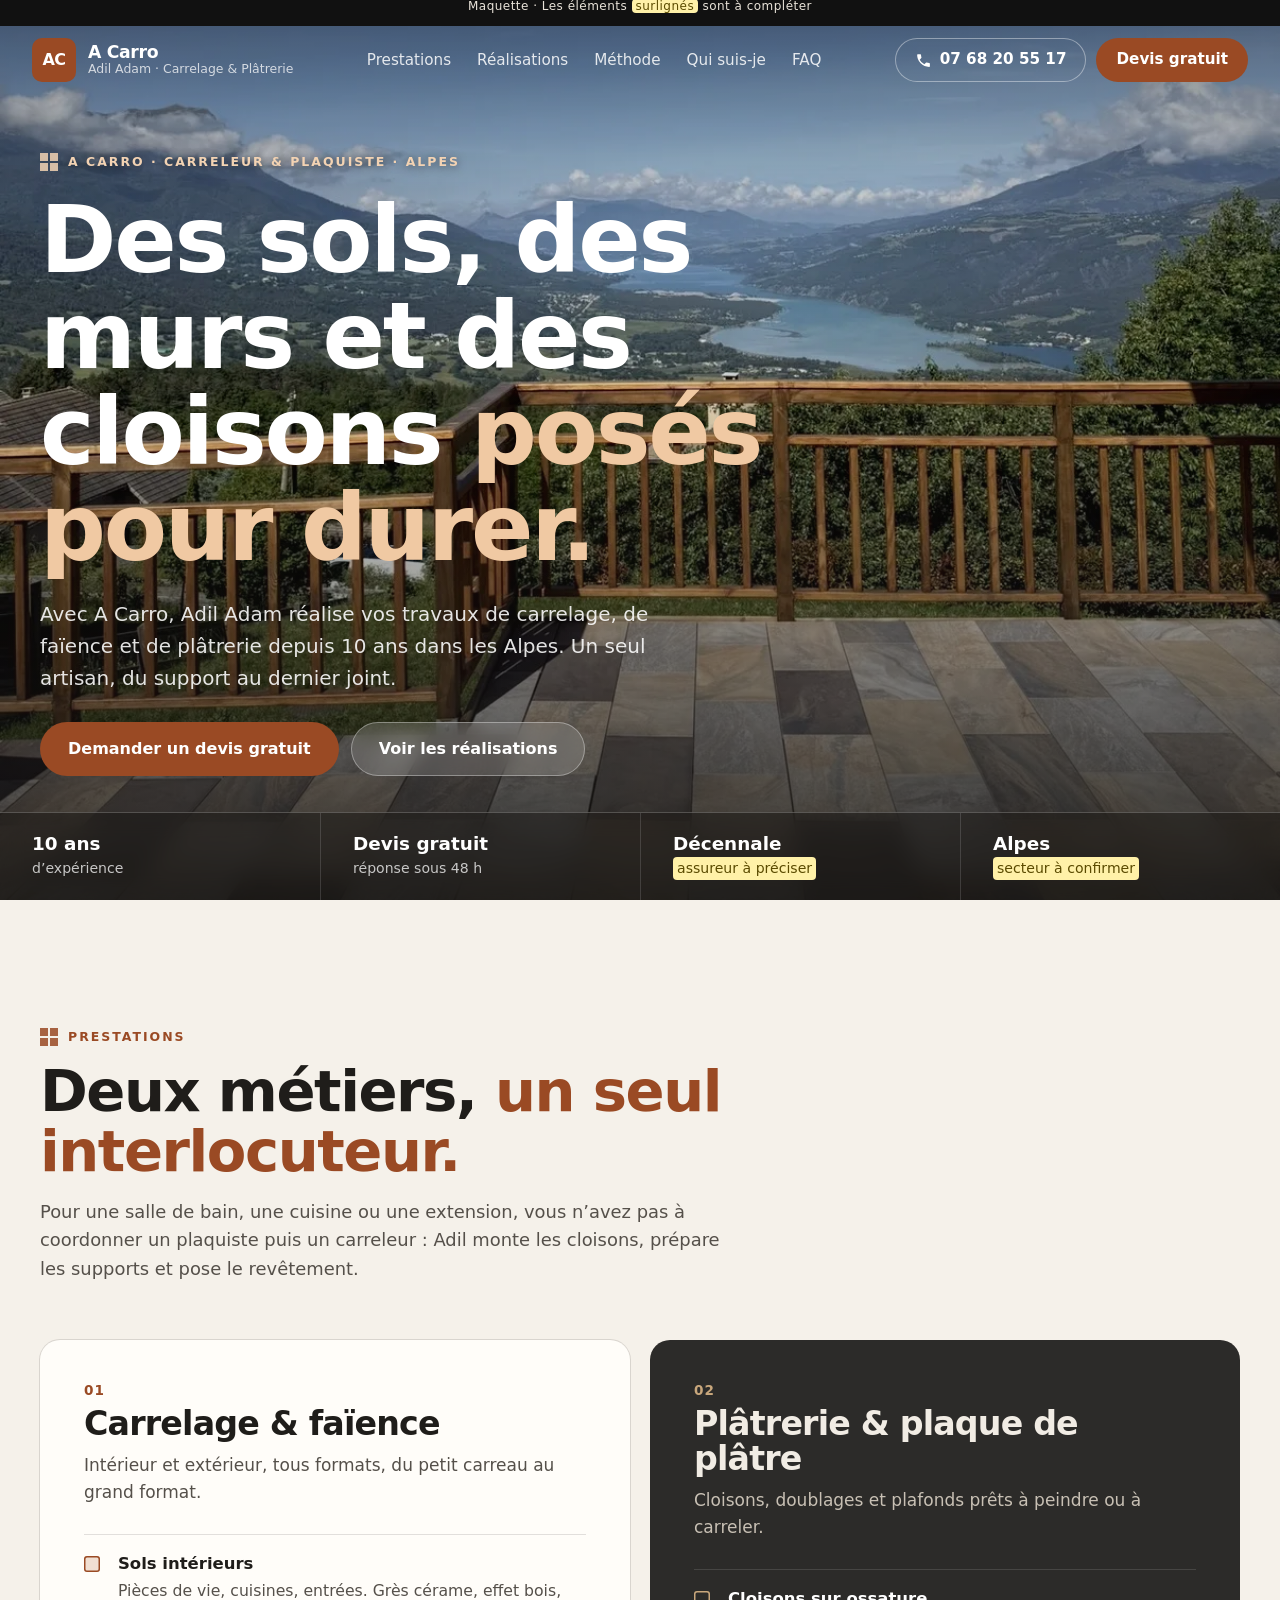
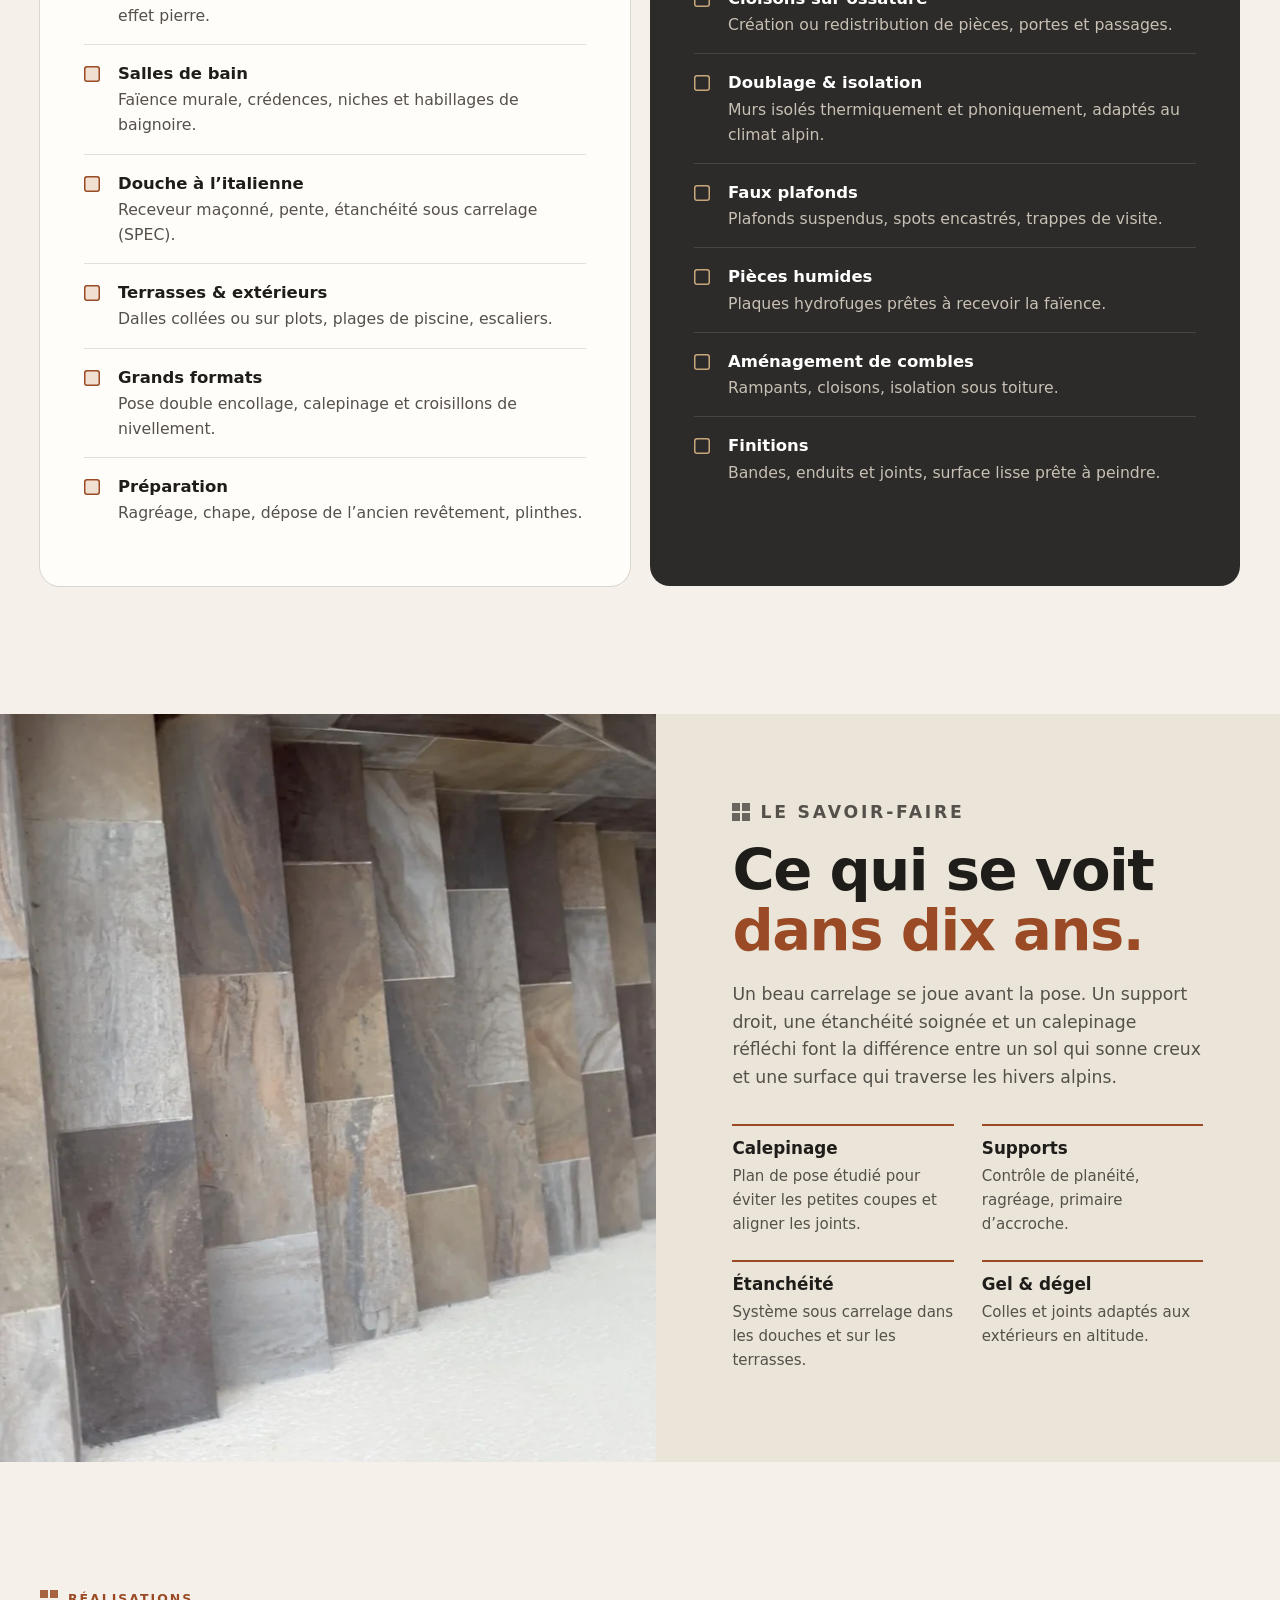
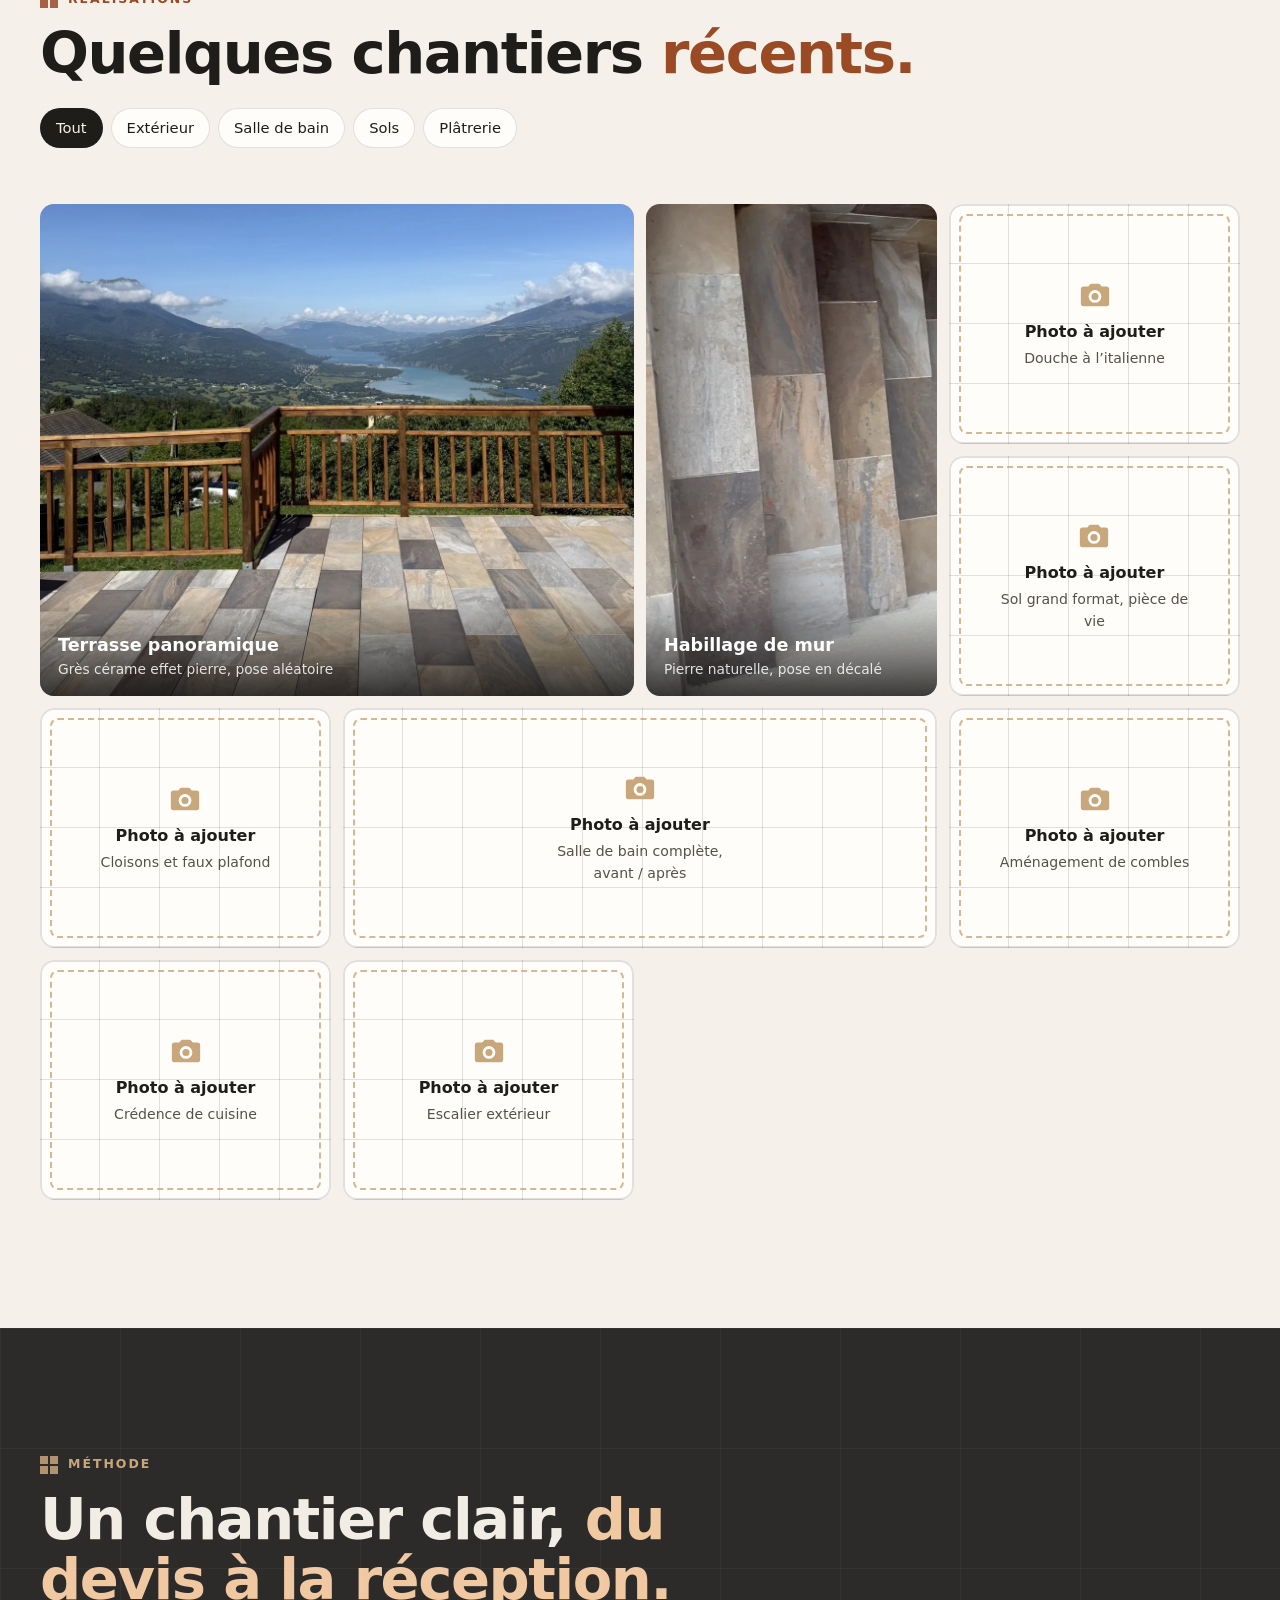
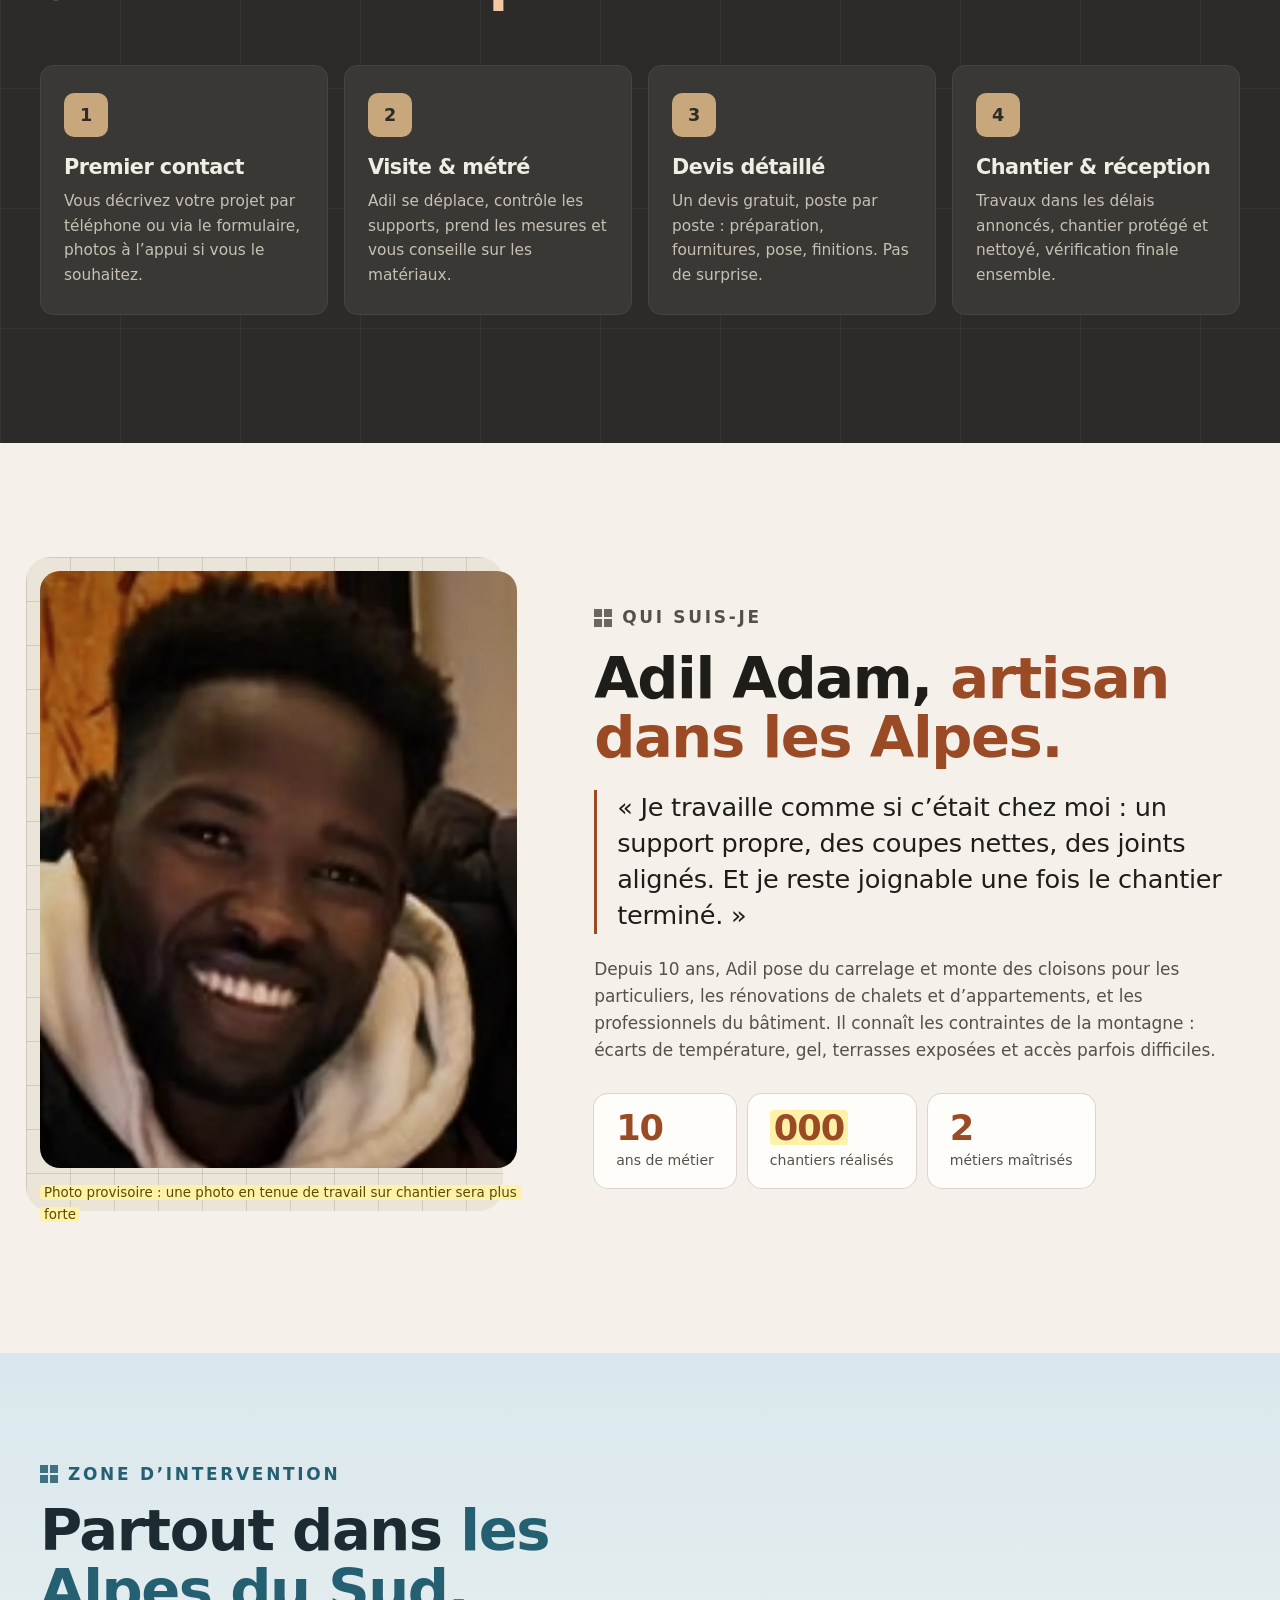
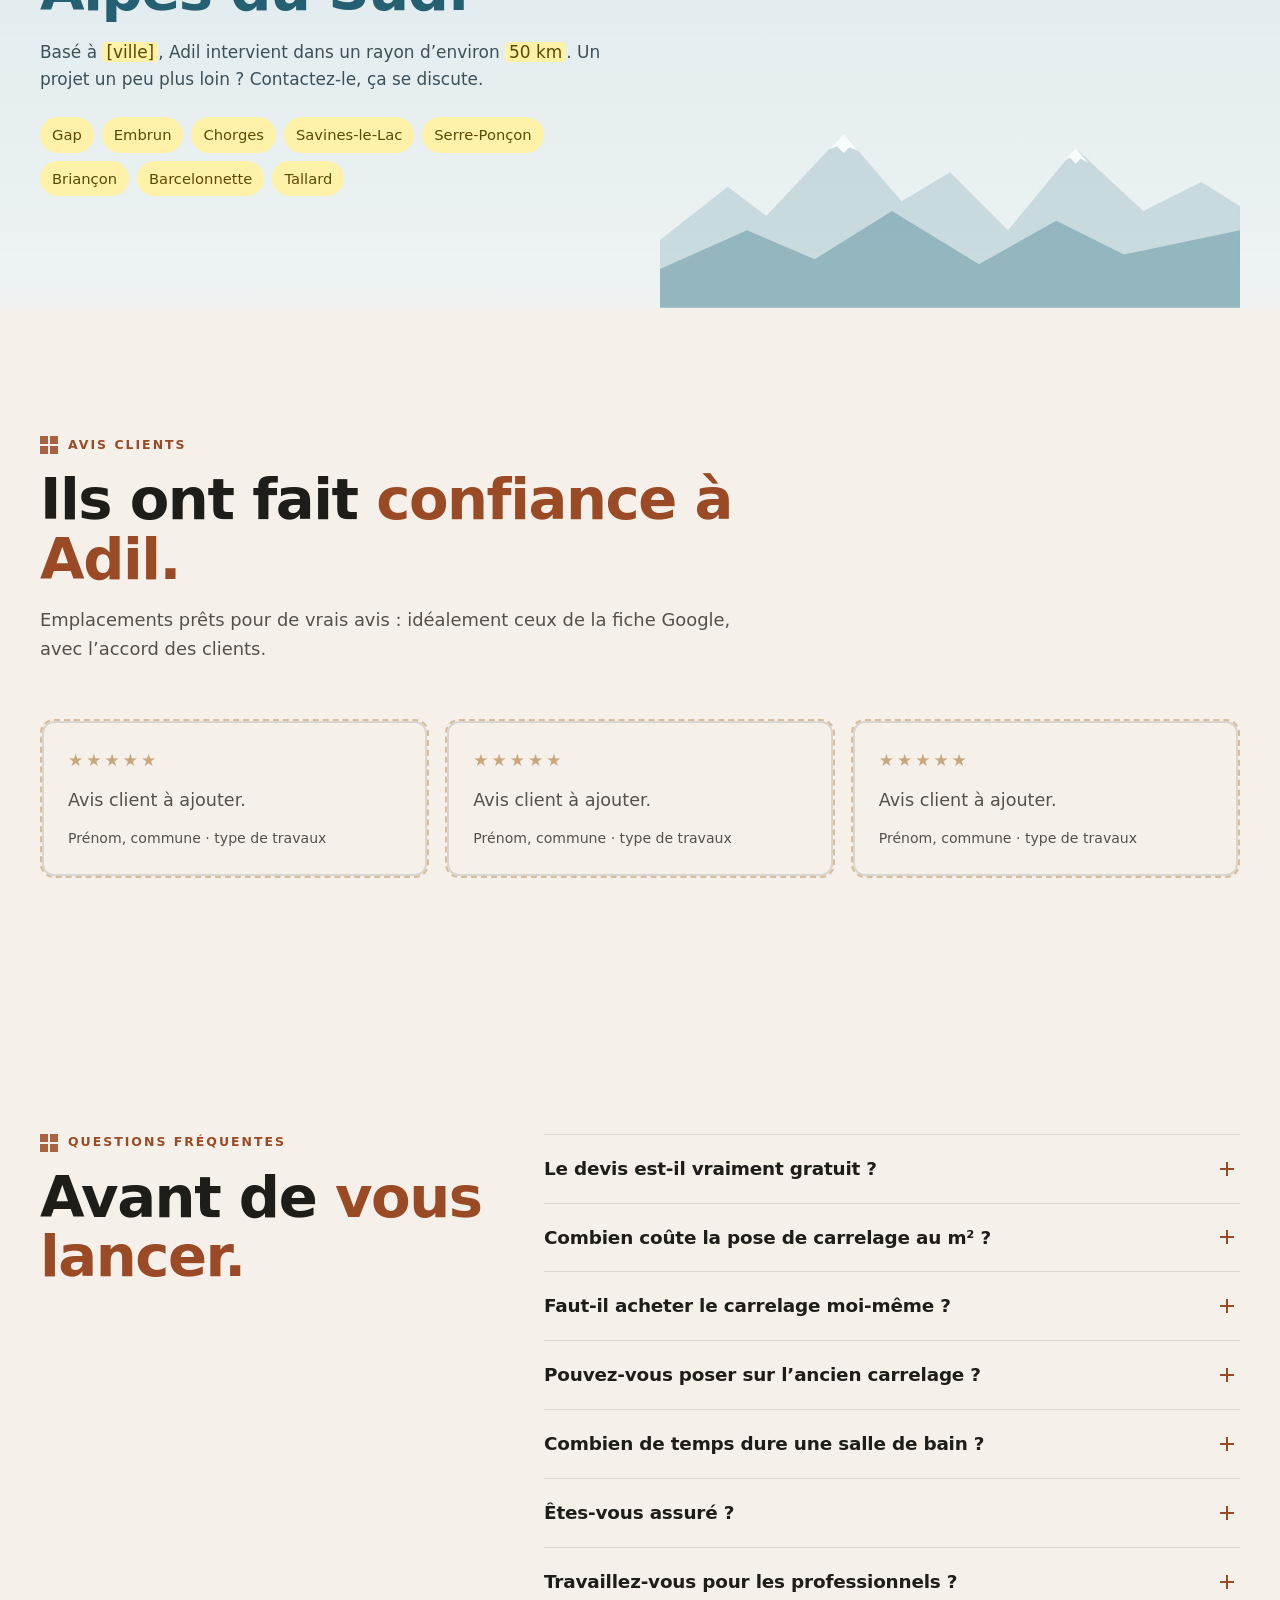
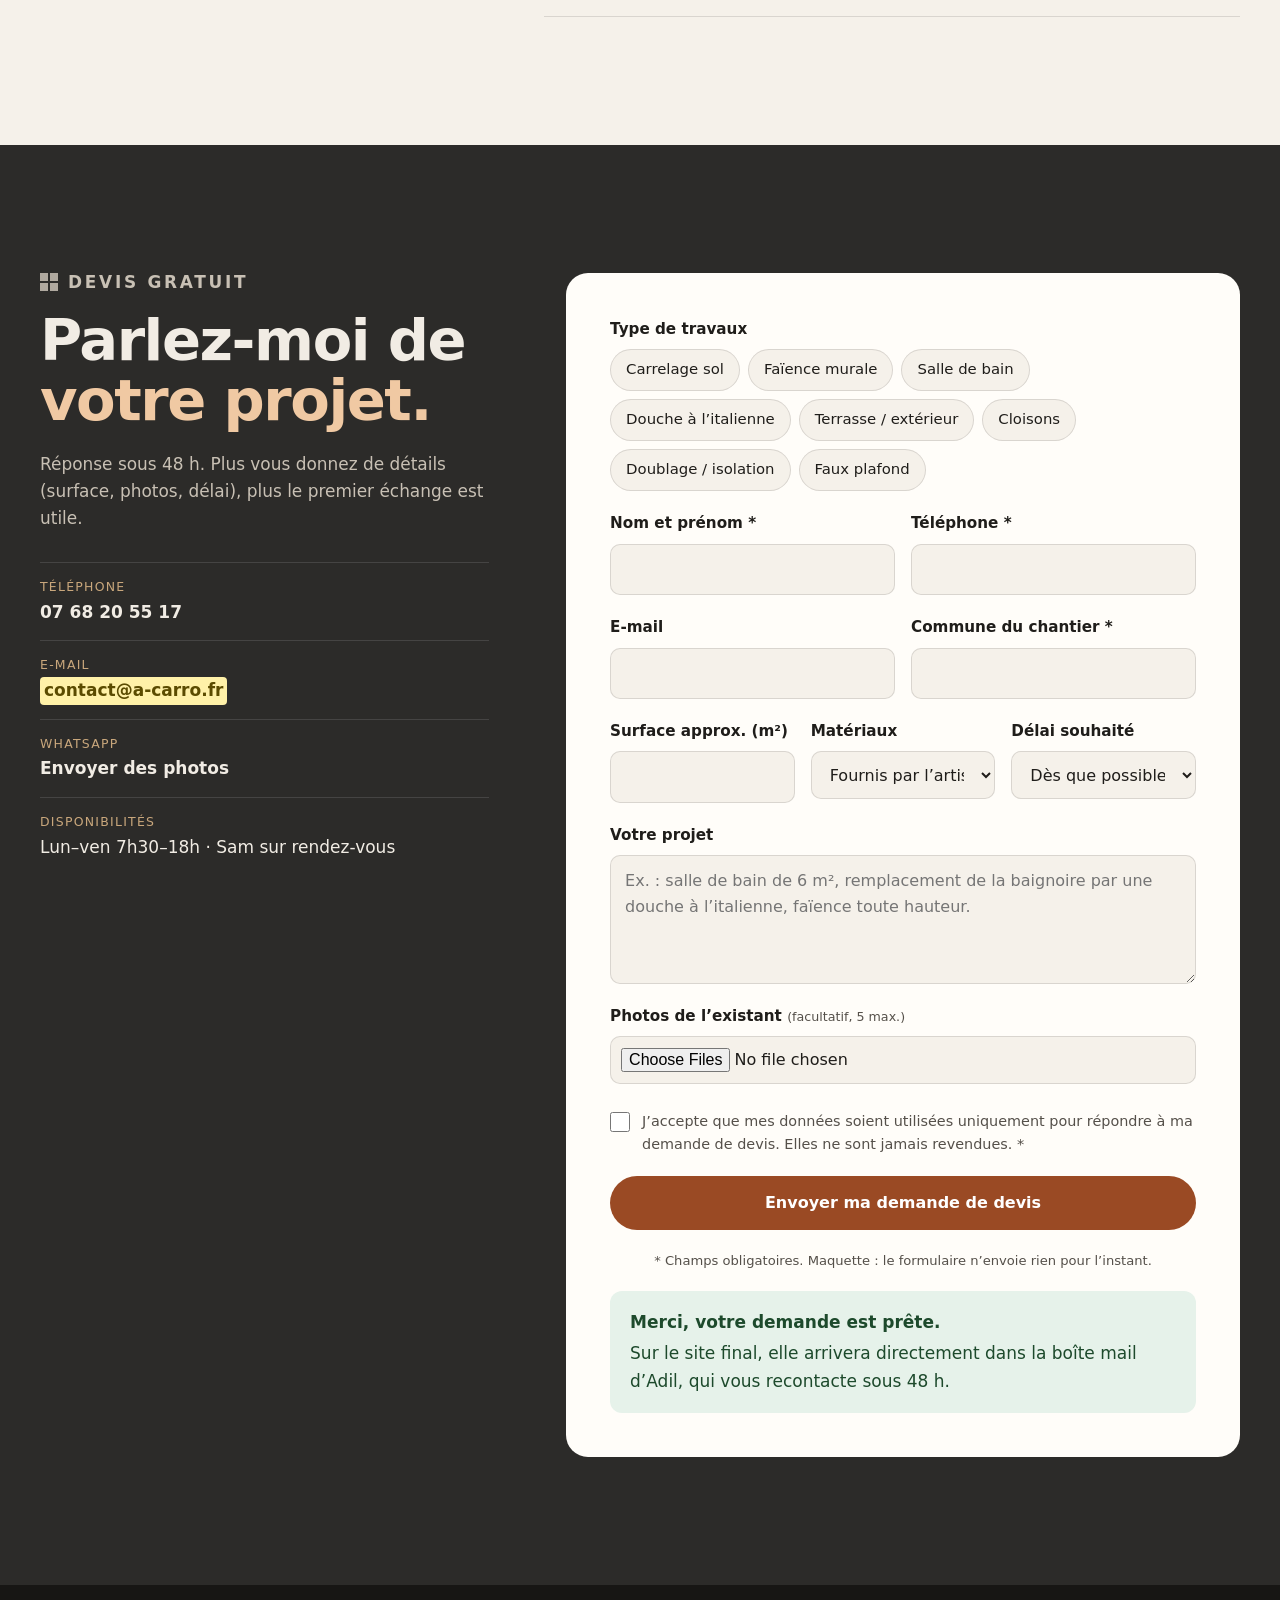
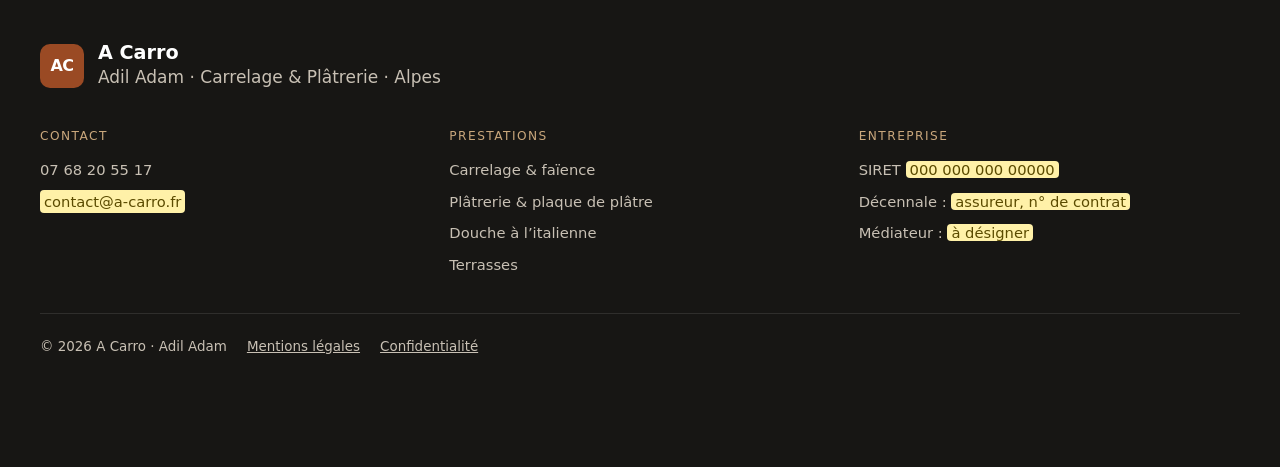
==== index.html @ b0069fd4 "Maquette du site A Carro (Adil Adam, carrelage et plâtrerie) Co-Authored-By: Claude Opus 5.5 <norepl" ====
<!doctype html>
<html lang="fr">
<head>
<meta charset="utf-8">
<meta name="viewport" content="width=device-width, initial-scale=1">
<title>A Carro Carrelage</title>
<meta name="description" content="A Carro, Adil Adam, carreleur et plaquiste dans les Alpes depuis 10 ans. Carrelage, faïence, douche à l’italienne, terrasses, cloisons et doublages en plaque de plâtre. Devis gratuit.">
<meta name="robots" content="noindex">
<meta name="theme-color" content="#2c2b29">
<link rel="preload" href="assets/fonts/bricolage.woff2" as="font" type="font/woff2" crossorigin>
<link rel="stylesheet" href="assets/style.css">
</head>
<body>
<div class="maquette" role="note">Maquette · Les éléments <span class="todo">surlignés</span> sont à compléter</div>
<a class="skip" href="#main">Aller au contenu</a>

<header class="head" id="top">
  <a class="brand" href="#top" aria-label="A Carro, accueil">
    <span class="mono" aria-hidden="true">AC</span>
    <span class="brand__t"><strong>A Carro</strong><small>Adil Adam · Carrelage &amp; Plâtrerie</small></span>
  </a>
  <nav class="nav" aria-label="Navigation principale">
    <a href="#services">Prestations</a>
    <a href="#realisations">Réalisations</a>
    <a href="#methode">Méthode</a>
    <a href="#adil">Qui suis-je</a>
    <a href="#faq">FAQ</a>
  </nav>
  <div class="head__r">
    <a class="btn btn--ghost head__tel" href="tel:+33768205517"><svg aria-hidden="true" viewBox="0 0 24 24"><path d="M6.6 10.8a15.1 15.1 0 0 0 6.6 6.6l2.2-2.2a1 1 0 0 1 1-.25 11.4 11.4 0 0 0 3.6.57 1 1 0 0 1 1 1V20a1 1 0 0 1-1 1A17 17 0 0 1 3 4a1 1 0 0 1 1-1h3.5a1 1 0 0 1 1 1c0 1.25.2 2.45.57 3.57a1 1 0 0 1-.25 1z"/></svg>07 68 20 55 17</a>
    <a class="btn" href="#devis">Devis gratuit</a>
    <button class="toggle" aria-expanded="false" aria-controls="menu" aria-label="Ouvrir le menu"><span></span><span></span></button>
  </div>
</header>
<div class="menu" id="menu" hidden>
  <a href="#services">Prestations</a><a href="#realisations">Réalisations</a><a href="#methode">Méthode</a><a href="#adil">Qui suis-je</a><a href="#zone">Zone d’intervention</a><a href="#faq">FAQ</a><a href="#devis">Demander un devis</a>
</div>

<main id="main">
  <!-- HERO -->
  <section class="hero">
    <img class="hero__img" src="assets/img/terrasse.webp" alt="Terrasse carrelée en grès effet pierre avec garde-corps en bois, vue sur le lac de Serre-Ponçon" fetchpriority="high">
    <div class="hero__tiles" aria-hidden="true"></div>
    <div class="hero__in">
      <p class="eyebrow eyebrow--light">A Carro · Carreleur &amp; plaquiste · Alpes</p>
      <h1>Des sols, des murs et des cloisons <em>posés pour durer.</em></h1>
      <p class="lede">Avec A Carro, Adil Adam réalise vos travaux de carrelage, de faïence et de plâtrerie depuis 10 ans dans les Alpes. Un seul artisan, du support au dernier joint.</p>
      <div class="hero__a">
        <a class="btn btn--lg" href="#devis">Demander un devis gratuit</a>
        <a class="btn btn--lg btn--glass" href="#realisations">Voir les réalisations</a>
      </div>
    </div>
    <ul class="proof">
      <li><strong>10 ans</strong><span>d’expérience</span></li>
      <li><strong>Devis gratuit</strong><span>réponse sous 48 h</span></li>
      <li><strong>Décennale</strong><span class="todo">assureur à préciser</span></li>
      <li><strong>Alpes</strong><span class="todo">secteur à confirmer</span></li>
    </ul>
  </section>

  <!-- SERVICES -->
  <section class="wrap sec" id="services">
    <div class="sec__head">
      <p class="eyebrow">Prestations</p>
      <h2>Deux métiers, <em>un seul interlocuteur.</em></h2>
      <p class="sec__lede">Pour une salle de bain, une cuisine ou une extension, vous n’avez pas à coordonner un plaquiste puis un carreleur : Adil monte les cloisons, prépare les supports et pose le revêtement.</p>
    </div>

    <div class="pillars">
      <article class="pillar reveal">
        <div class="pillar__top">
          <span class="pillar__n">01</span>
          <h3>Carrelage &amp; faïence</h3>
          <p>Intérieur et extérieur, tous formats, du petit carreau au grand format.</p>
        </div>
        <ul class="list">
          <li><b>Sols intérieurs</b>Pièces de vie, cuisines, entrées. Grès cérame, effet bois, effet pierre.</li>
          <li><b>Salles de bain</b>Faïence murale, crédences, niches et habillages de baignoire.</li>
          <li><b>Douche à l’italienne</b>Receveur maçonné, pente, étanchéité sous carrelage (SPEC).</li>
          <li><b>Terrasses &amp; extérieurs</b>Dalles collées ou sur plots, plages de piscine, escaliers.</li>
          <li><b>Grands formats</b>Pose double encollage, calepinage et croisillons de nivellement.</li>
          <li><b>Préparation</b>Ragréage, chape, dépose de l’ancien revêtement, plinthes.</li>
        </ul>
      </article>
      <article class="pillar pillar--dark reveal">
        <div class="pillar__top">
          <span class="pillar__n">02</span>
          <h3>Plâtrerie &amp; plaque de plâtre</h3>
          <p>Cloisons, doublages et plafonds prêts à peindre ou à carreler.</p>
        </div>
        <ul class="list">
          <li><b>Cloisons sur ossature</b>Création ou redistribution de pièces, portes et passages.</li>
          <li><b>Doublage &amp; isolation</b>Murs isolés thermiquement et phoniquement, adaptés au climat alpin.</li>
          <li><b>Faux plafonds</b>Plafonds suspendus, spots encastrés, trappes de visite.</li>
          <li><b>Pièces humides</b>Plaques hydrofuges prêtes à recevoir la faïence.</li>
          <li><b>Aménagement de combles</b>Rampants, cloisons, isolation sous toiture.</li>
          <li><b>Finitions</b>Bandes, enduits et joints, surface lisse prête à peindre.</li>
        </ul>
      </article>
    </div>
  </section>

  <!-- DETAIL -->
  <section class="detail">
    <figure class="detail__img reveal"><img loading="lazy" src="assets/img/mur.webp" alt="Mur habillé de dalles en pierre naturelle aux teintes grises, rouille et sable, posées en décalé"></figure>
    <div class="detail__t">
      <p class="eyebrow">Le savoir-faire</p>
      <h2>Ce qui se voit <em>dans dix ans.</em></h2>
      <p>Un beau carrelage se joue avant la pose. Un support droit, une étanchéité soignée et un calepinage réfléchi font la différence entre un sol qui sonne creux et une surface qui traverse les hivers alpins.</p>
      <dl class="specs">
        <div><dt>Calepinage</dt><dd>Plan de pose étudié pour éviter les petites coupes et aligner les joints.</dd></div>
        <div><dt>Supports</dt><dd>Contrôle de planéité, ragréage, primaire d’accroche.</dd></div>
        <div><dt>Étanchéité</dt><dd>Système sous carrelage dans les douches et sur les terrasses.</dd></div>
        <div><dt>Gel &amp; dégel</dt><dd>Colles et joints adaptés aux extérieurs en altitude.</dd></div>
      </dl>
    </div>
  </section>

  <!-- REALISATIONS -->
  <section class="wrap sec" id="realisations">
    <div class="sec__head sec__head--row">
      <div>
        <p class="eyebrow">Réalisations</p>
        <h2>Quelques chantiers <em>récents.</em></h2>
      </div>
      <div class="chips" role="group" aria-label="Filtrer les réalisations">
        <button class="chip" aria-pressed="true" data-f="all">Tout</button>
        <button class="chip" aria-pressed="false" data-f="ext">Extérieur</button>
        <button class="chip" aria-pressed="false" data-f="sdb">Salle de bain</button>
        <button class="chip" aria-pressed="false" data-f="sol">Sols</button>
        <button class="chip" aria-pressed="false" data-f="placo">Plâtrerie</button>
      </div>
    </div>

    <div class="gallery">
      <figure class="g g--wide" data-c="ext"><img loading="lazy" src="assets/img/terrasse.webp" alt="Terrasse en grès effet pierre avec vue sur le lac de Serre-Ponçon"><figcaption><strong>Terrasse panoramique</strong><span>Grès cérame effet pierre, pose aléatoire</span></figcaption></figure>
      <figure class="g g--tall" data-c="ext"><img loading="lazy" src="assets/img/mur.webp" alt="Mur en dalles de pierre naturelle posées en décalé" style="object-position:30% 50%"><figcaption><strong>Habillage de mur</strong><span>Pierre naturelle, pose en décalé</span></figcaption></figure>
      <figure class="g ph" data-c="sdb"><div class="ph__in"><svg aria-hidden="true" viewBox="0 0 24 24"><path d="M9 4 7.2 6H4a2 2 0 0 0-2 2v10a2 2 0 0 0 2 2h16a2 2 0 0 0 2-2V8a2 2 0 0 0-2-2h-3.2L15 4zm3 4.5a4.5 4.5 0 1 1 0 9 4.5 4.5 0 0 1 0-9m0 2a2.5 2.5 0 1 0 0 5 2.5 2.5 0 0 0 0-5"/></svg><b>Photo à ajouter</b><span>Douche à l’italienne</span></div></figure>
      <figure class="g ph" data-c="sol"><div class="ph__in"><svg aria-hidden="true" viewBox="0 0 24 24"><path d="M9 4 7.2 6H4a2 2 0 0 0-2 2v10a2 2 0 0 0 2 2h16a2 2 0 0 0 2-2V8a2 2 0 0 0-2-2h-3.2L15 4zm3 4.5a4.5 4.5 0 1 1 0 9 4.5 4.5 0 0 1 0-9m0 2a2.5 2.5 0 1 0 0 5 2.5 2.5 0 0 0 0-5"/></svg><b>Photo à ajouter</b><span>Sol grand format, pièce de vie</span></div></figure>
      <figure class="g ph" data-c="placo"><div class="ph__in"><svg aria-hidden="true" viewBox="0 0 24 24"><path d="M9 4 7.2 6H4a2 2 0 0 0-2 2v10a2 2 0 0 0 2 2h16a2 2 0 0 0 2-2V8a2 2 0 0 0-2-2h-3.2L15 4zm3 4.5a4.5 4.5 0 1 1 0 9 4.5 4.5 0 0 1 0-9m0 2a2.5 2.5 0 1 0 0 5 2.5 2.5 0 0 0 0-5"/></svg><b>Photo à ajouter</b><span>Cloisons et faux plafond</span></div></figure>
      <figure class="g g--wide ph" data-c="sdb"><div class="ph__in"><svg aria-hidden="true" viewBox="0 0 24 24"><path d="M9 4 7.2 6H4a2 2 0 0 0-2 2v10a2 2 0 0 0 2 2h16a2 2 0 0 0 2-2V8a2 2 0 0 0-2-2h-3.2L15 4zm3 4.5a4.5 4.5 0 1 1 0 9 4.5 4.5 0 0 1 0-9m0 2a2.5 2.5 0 1 0 0 5 2.5 2.5 0 0 0 0-5"/></svg><b>Photo à ajouter</b><span>Salle de bain complète, avant / après</span></div></figure>
      <figure class="g ph" data-c="placo"><div class="ph__in"><svg aria-hidden="true" viewBox="0 0 24 24"><path d="M9 4 7.2 6H4a2 2 0 0 0-2 2v10a2 2 0 0 0 2 2h16a2 2 0 0 0 2-2V8a2 2 0 0 0-2-2h-3.2L15 4zm3 4.5a4.5 4.5 0 1 1 0 9 4.5 4.5 0 0 1 0-9m0 2a2.5 2.5 0 1 0 0 5 2.5 2.5 0 0 0 0-5"/></svg><b>Photo à ajouter</b><span>Aménagement de combles</span></div></figure>
      <figure class="g ph" data-c="sol"><div class="ph__in"><svg aria-hidden="true" viewBox="0 0 24 24"><path d="M9 4 7.2 6H4a2 2 0 0 0-2 2v10a2 2 0 0 0 2 2h16a2 2 0 0 0 2-2V8a2 2 0 0 0-2-2h-3.2L15 4zm3 4.5a4.5 4.5 0 1 1 0 9 4.5 4.5 0 0 1 0-9m0 2a2.5 2.5 0 1 0 0 5 2.5 2.5 0 0 0 0-5"/></svg><b>Photo à ajouter</b><span>Crédence de cuisine</span></div></figure>
      <figure class="g ph" data-c="ext"><div class="ph__in"><svg aria-hidden="true" viewBox="0 0 24 24"><path d="M9 4 7.2 6H4a2 2 0 0 0-2 2v10a2 2 0 0 0 2 2h16a2 2 0 0 0 2-2V8a2 2 0 0 0-2-2h-3.2L15 4zm3 4.5a4.5 4.5 0 1 1 0 9 4.5 4.5 0 0 1 0-9m0 2a2.5 2.5 0 1 0 0 5 2.5 2.5 0 0 0 0-5"/></svg><b>Photo à ajouter</b><span>Escalier extérieur</span></div></figure>
    </div>
  </section>

  <!-- METHODE -->
  <section class="method" id="methode">
    <div class="wrap">
      <div class="sec__head">
        <p class="eyebrow eyebrow--light">Méthode</p>
        <h2>Un chantier clair, <em>du devis à la réception.</em></h2>
      </div>
      <ol class="steps">
        <li class="reveal"><span>1</span><h3>Premier contact</h3><p>Vous décrivez votre projet par téléphone ou via le formulaire, photos à l’appui si vous le souhaitez.</p></li>
        <li class="reveal"><span>2</span><h3>Visite &amp; métré</h3><p>Adil se déplace, contrôle les supports, prend les mesures et vous conseille sur les matériaux.</p></li>
        <li class="reveal"><span>3</span><h3>Devis détaillé</h3><p>Un devis gratuit, poste par poste : préparation, fournitures, pose, finitions. Pas de surprise.</p></li>
        <li class="reveal"><span>4</span><h3>Chantier &amp; réception</h3><p>Travaux dans les délais annoncés, chantier protégé et nettoyé, vérification finale ensemble.</p></li>
      </ol>
    </div>
  </section>

  <!-- ADIL -->
  <section class="wrap about" id="adil">
    <figure class="about__img reveal">
      <img loading="lazy" src="assets/img/adil.webp" alt="Portrait d’Adil Adam, carreleur et plaquiste, souriant">
      <figcaption><span class="todo">Photo provisoire : une photo en tenue de travail sur chantier sera plus forte</span></figcaption>
    </figure>
    <div class="about__t">
      <p class="eyebrow">Qui suis-je</p>
      <h2>Adil Adam, <em>artisan dans les Alpes.</em></h2>
      <p class="big">« Je travaille comme si c’était chez moi : un support propre, des coupes nettes, des joints alignés. Et je reste joignable une fois le chantier terminé. »</p>
      <p>Depuis 10 ans, Adil pose du carrelage et monte des cloisons pour les particuliers, les rénovations de chalets et d’appartements, et les professionnels du bâtiment. Il connaît les contraintes de la montagne : écarts de température, gel, terrasses exposées et accès parfois difficiles.</p>
      <ul class="facts">
        <li><strong>10</strong><span>ans de métier</span></li>
        <li><strong class="todo">000</strong><span>chantiers réalisés</span></li>
        <li><strong>2</strong><span>métiers maîtrisés</span></li>
      </ul>
    </div>
  </section>

  <!-- ZONE -->
  <section class="zone" id="zone">
    <div class="wrap zone__in">
      <div>
        <p class="eyebrow">Zone d’intervention</p>
        <h2>Partout dans <em>les Alpes du Sud.</em></h2>
        <p>Basé à <span class="todo">[ville]</span>, Adil intervient dans un rayon d’environ <span class="todo">50 km</span>. Un projet un peu plus loin ? Contactez-le, ça se discute.</p>
        <ul class="towns">
          <li class="todo">Gap</li><li class="todo">Embrun</li><li class="todo">Chorges</li><li class="todo">Savines-le-Lac</li><li class="todo">Serre-Ponçon</li><li class="todo">Briançon</li><li class="todo">Barcelonnette</li><li class="todo">Tallard</li>
        </ul>
      </div>
      <svg class="ridge" viewBox="0 0 600 220" aria-hidden="true"><path d="M0 220 L0 150 L70 95 L110 125 L190 40 L250 110 L300 80 L360 140 L430 55 L500 120 L560 90 L600 115 L600 220 Z" fill="currentColor" opacity=".18"/><path d="M0 220 L0 180 L90 140 L160 170 L240 120 L330 175 L410 130 L480 165 L600 140 L600 220 Z" fill="currentColor" opacity=".35"/><path d="M175 56 L190 40 L205 58 L196 54 L190 60 L183 53 Z M418 68 L430 55 L443 70 L435 66 L430 71 L424 65 Z" fill="#fff" opacity=".9"/></svg>
    </div>
  </section>

  <!-- AVIS -->
  <section class="wrap sec" id="avis">
    <div class="sec__head">
      <p class="eyebrow">Avis clients</p>
      <h2>Ils ont fait <em>confiance à Adil.</em></h2>
      <p class="sec__lede">Emplacements prêts pour de vrais avis : idéalement ceux de la fiche Google, avec l’accord des clients.</p>
    </div>
    <div class="reviews">
      <blockquote class="review ph-review"><div class="stars" aria-hidden="true">★★★★★</div><p>Avis client à ajouter.</p><footer>Prénom, commune · type de travaux</footer></blockquote>
      <blockquote class="review ph-review"><div class="stars" aria-hidden="true">★★★★★</div><p>Avis client à ajouter.</p><footer>Prénom, commune · type de travaux</footer></blockquote>
      <blockquote class="review ph-review"><div class="stars" aria-hidden="true">★★★★★</div><p>Avis client à ajouter.</p><footer>Prénom, commune · type de travaux</footer></blockquote>
    </div>
  </section>

  <!-- FAQ -->
  <section class="wrap sec faq" id="faq">
    <div class="sec__head">
      <p class="eyebrow">Questions fréquentes</p>
      <h2>Avant de <em>vous lancer.</em></h2>
    </div>
    <div class="faq__list">
      <details><summary>Le devis est-il vraiment gratuit ?</summary><p>Oui. La visite, le métré et le devis détaillé sont gratuits et sans engagement.</p></details>
      <details><summary>Combien coûte la pose de carrelage au m² ?</summary><p>Le prix dépend du format des carreaux, de l’état du support, du type de pose et des finitions (plinthes, coupes, étanchéité). C’est pour cela qu’Adil se déplace avant de chiffrer : vous recevez un prix précis, pas une fourchette.</p></details>
      <details><summary>Faut-il acheter le carrelage moi-même ?</summary><p>Comme vous préférez. Adil peut fournir les matériaux, ou poser ceux que vous avez choisis en vous conseillant sur les quantités, la colle et les joints adaptés.</p></details>
      <details><summary>Pouvez-vous poser sur l’ancien carrelage ?</summary><p>Souvent oui, si l’ancien revêtement est sain, plan et bien adhérent. Sinon, il faut le déposer. Le diagnostic est fait lors de la visite.</p></details>
      <details><summary>Combien de temps dure une salle de bain ?</summary><p>Comptez en général de une à trois semaines selon la surface, la création ou non de cloisons et la douche à l’italienne. Le planning exact figure sur le devis.</p></details>
      <details><summary>Êtes-vous assuré ?</summary><p>Adil est couvert par une assurance responsabilité civile professionnelle et une garantie décennale. <span class="todo">Assureur et numéro de contrat à indiquer.</span></p></details>
      <details><summary>Travaillez-vous pour les professionnels ?</summary><p>Oui : particuliers, agences, syndics, constructeurs et entreprises générales du bâtiment en sous-traitance.</p></details>
    </div>
  </section>

  <!-- DEVIS -->
  <section class="quote" id="devis">
    <div class="wrap quote__in">
      <div class="quote__side">
        <p class="eyebrow eyebrow--light">Devis gratuit</p>
        <h2>Parlez-moi de <em>votre projet.</em></h2>
        <p>Réponse sous 48 h. Plus vous donnez de détails (surface, photos, délai), plus le premier échange est utile.</p>
        <ul class="contact">
          <li><small>Téléphone</small><a href="tel:+33768205517">07 68 20 55 17</a></li>
          <li><small>E-mail</small><a href="#" data-off class="todo">contact@a-carro.fr</a></li>
          <li><small>WhatsApp</small><a href="https://wa.me/33768205517" target="_blank" rel="noopener">Envoyer des photos</a></li>
          <li><small>Disponibilités</small>Lun–ven 7h30–18h · Sam sur rendez-vous</li>
        </ul>
      </div>

      <form class="form" id="form" novalidate>
        <fieldset>
          <legend>Type de travaux</legend>
          <div class="chips chips--form">
            <label><input type="checkbox" name="travaux" value="Carrelage sol"><span>Carrelage sol</span></label>
            <label><input type="checkbox" name="travaux" value="Faïence murale"><span>Faïence murale</span></label>
            <label><input type="checkbox" name="travaux" value="Salle de bain"><span>Salle de bain</span></label>
            <label><input type="checkbox" name="travaux" value="Douche à l’italienne"><span>Douche à l’italienne</span></label>
            <label><input type="checkbox" name="travaux" value="Terrasse"><span>Terrasse / extérieur</span></label>
            <label><input type="checkbox" name="travaux" value="Cloisons"><span>Cloisons</span></label>
            <label><input type="checkbox" name="travaux" value="Doublage isolation"><span>Doublage / isolation</span></label>
            <label><input type="checkbox" name="travaux" value="Faux plafond"><span>Faux plafond</span></label>
          </div>
          <p class="err" id="e-travaux" hidden>Choisissez au moins un type de travaux.</p>
        </fieldset>

        <div class="row">
          <div class="field"><label for="f-nom">Nom et prénom *</label><input id="f-nom" name="nom" autocomplete="name" required><p class="err" hidden>Indiquez votre nom.</p></div>
          <div class="field"><label for="f-tel">Téléphone *</label><input id="f-tel" name="tel" type="tel" autocomplete="tel" inputmode="tel" required><p class="err" hidden>Indiquez un numéro valide.</p></div>
        </div>
        <div class="row">
          <div class="field"><label for="f-mail">E-mail</label><input id="f-mail" name="email" type="email" autocomplete="email"><p class="err" hidden>Adresse e-mail invalide.</p></div>
          <div class="field"><label for="f-ville">Commune du chantier *</label><input id="f-ville" name="ville" autocomplete="address-level2" required><p class="err" hidden>Indiquez la commune.</p></div>
        </div>
        <div class="row row--3">
          <div class="field"><label for="f-surf">Surface approx. (m²)</label><input id="f-surf" name="surface" type="number" min="0" inputmode="numeric"></div>
          <div class="field"><label for="f-four">Matériaux</label><select id="f-four" name="fourniture"><option>Fournis par l’artisan</option><option>Je les achète moi-même</option><option>Je ne sais pas encore</option></select></div>
          <div class="field"><label for="f-delai">Délai souhaité</label><select id="f-delai" name="delai"><option>Dès que possible</option><option>Dans 1 à 3 mois</option><option>Dans plus de 3 mois</option><option>Pas de date fixe</option></select></div>
        </div>
        <div class="field"><label for="f-msg">Votre projet</label><textarea id="f-msg" name="message" rows="4" placeholder="Ex. : salle de bain de 6 m², remplacement de la baignoire par une douche à l’italienne, faïence toute hauteur."></textarea></div>
        <div class="field file"><label for="f-photos">Photos de l’existant <small>(facultatif, 5 max.)</small></label><input id="f-photos" name="photos" type="file" accept="image/*" multiple><p class="file__list" id="file-list" aria-live="polite"></p></div>
        <label class="consent"><input type="checkbox" name="rgpd" id="f-rgpd" required><span>J’accepte que mes données soient utilisées uniquement pour répondre à ma demande de devis. Elles ne sont jamais revendues. *</span></label>
        <p class="err" id="e-rgpd" hidden>Votre accord est nécessaire pour envoyer la demande.</p>
        <button class="btn btn--lg btn--block" type="submit">Envoyer ma demande de devis</button>
        <p class="form__note">* Champs obligatoires. Maquette : le formulaire n’envoie rien pour l’instant.</p>
        <div class="ok" id="ok" hidden tabindex="-1"><strong>Merci, votre demande est prête.</strong><span>Sur le site final, elle arrivera directement dans la boîte mail d’Adil, qui vous recontacte sous 48 h.</span></div>
      </form>
    </div>
  </section>
</main>

<footer class="foot">
  <div class="wrap foot__in">
    <div class="foot__brand"><span class="mono" aria-hidden="true">AC</span><div><strong>A Carro</strong><span>Adil Adam · Carrelage &amp; Plâtrerie · Alpes</span></div></div>
    <div class="foot__cols">
      <div><small>Contact</small><a href="tel:+33768205517">07 68 20 55 17</a><a href="#" data-off class="todo">contact@a-carro.fr</a></div>
      <div><small>Prestations</small><a href="#services">Carrelage &amp; faïence</a><a href="#services">Plâtrerie &amp; plaque de plâtre</a><a href="#services">Douche à l’italienne</a><a href="#services">Terrasses</a></div>
      <div><small>Entreprise</small><span>SIRET <span class="todo">000 000 000 00000</span></span><span>Décennale : <span class="todo">assureur, n° de contrat</span></span><span>Médiateur : <span class="todo">à désigner</span></span></div>
    </div>
    <div class="foot__legal"><span>© <span id="y">2026</span> A Carro · Adil Adam</span><a href="#" data-off>Mentions légales</a><a href="#" data-off>Confidentialité</a></div>
  </div>
</footer>

<div class="bar">
  <a href="tel:+33768205517"><svg aria-hidden="true" viewBox="0 0 24 24"><path d="M6.6 10.8a15.1 15.1 0 0 0 6.6 6.6l2.2-2.2a1 1 0 0 1 1-.25 11.4 11.4 0 0 0 3.6.57 1 1 0 0 1 1 1V20a1 1 0 0 1-1 1A17 17 0 0 1 3 4a1 1 0 0 1 1-1h3.5a1 1 0 0 1 1 1c0 1.25.2 2.45.57 3.57a1 1 0 0 1-.25 1z"/></svg>Appeler</a>
  <a href="#devis">Devis gratuit</a>
</div>
<div class="toast" id="toast" role="status" aria-live="polite"></div>
<script src="assets/main.js"></script>
</body>
</html>
---- assets/style.css ----
@font-face{font-family:"Bricolage";src:url(fonts/bricolage.woff2) format("woff2");font-weight:200 800;font-display:swap}
@font-face{font-family:"DM Sans";src:url(fonts/dmsans.woff2) format("woff2");font-weight:100 1000;font-display:swap}

:root{
  --paper:#f5f1ea; --paper-2:#ebe4d8; --card:#fffdf9;
  --ink:#1f1d1a; --ink-2:#55504a; --line:rgba(31,29,26,.13);
  --slate:#2c2b29; --slate-2:#3a3835;
  --sand:#c9a77c; --rust:#9a4a24; --rust-h:#7f3b1b; --rust-soft:#f1dfd2;
  --lake:#2f7f99;
  --todo:#fff1a8; --todo-ink:#5b4b00;
  --r:14px; --banner:26px;
  --display:"Bricolage",ui-sans-serif,system-ui,sans-serif;
  --body:"DM Sans",ui-sans-serif,system-ui,sans-serif;
  color-scheme:light;
}
@media (prefers-color-scheme:dark){
  :root:not([data-theme="light"]){
    --paper:#1d1c1a; --paper-2:#26241f; --card:#2a2824;
    --ink:#f1ece4; --ink-2:#bdb5aa; --line:rgba(241,236,228,.14);
    --rust:#d9824f; --rust-h:#e89565; --rust-soft:#3a2a20;
    --todo:#5a4c12; --todo-ink:#fff1a8; color-scheme:dark;
  }
}
:root[data-theme="dark"]{
  --paper:#1d1c1a; --paper-2:#26241f; --card:#2a2824;
  --ink:#f1ece4; --ink-2:#bdb5aa; --line:rgba(241,236,228,.14);
  --rust:#d9824f; --rust-h:#e89565; --rust-soft:#3a2a20;
  --todo:#5a4c12; --todo-ink:#fff1a8; color-scheme:dark;
}

*,*::before,*::after{box-sizing:border-box}
html{scroll-behavior:smooth;scroll-padding-top:96px;-webkit-text-size-adjust:100%}
body{margin:0;background:var(--paper);color:var(--ink);font:400 17px/1.6 var(--body);-webkit-font-smoothing:antialiased;overflow-x:hidden}
img{display:block;max-width:100%}
a{color:inherit}
h1,h2,h3{font-family:var(--display);font-weight:700;letter-spacing:-.025em;line-height:1.04;margin:0}
h2{font-size:clamp(2rem,4.6vw,3.6rem)}
h2 em,h1 em{font-style:normal;color:var(--rust)}
p{margin:0}
.wrap{width:min(1200px,100% - 32px);margin-inline:auto}
.sec{padding:clamp(72px,10vw,128px) 0}
.sec__head{max-width:760px;display:grid;gap:16px;margin-bottom:clamp(36px,5vw,56px)}
.sec__head--row{max-width:none;display:flex;flex-wrap:wrap;justify-content:space-between;align-items:end;gap:24px}
.sec__head--row>div:first-child{display:grid;gap:16px}
.sec__lede{color:var(--ink-2);font-size:1.12rem;max-width:62ch}
.eyebrow{font:600 .78rem/1 var(--body);letter-spacing:.16em;text-transform:uppercase;color:var(--rust);display:flex;align-items:center;gap:10px}
.eyebrow::before{content:"";width:18px;height:18px;flex:none;background:
  linear-gradient(currentColor 0 0) 0 0/8px 8px no-repeat,linear-gradient(currentColor 0 0) 10px 0/8px 8px no-repeat,
  linear-gradient(currentColor 0 0) 0 10px/8px 8px no-repeat,linear-gradient(currentColor 0 0) 10px 10px/8px 8px no-repeat;opacity:.85}
.eyebrow--light{color:var(--sand)}
.todo{background:var(--todo);color:var(--todo-ink);border-radius:4px;padding:0 4px;box-decoration-break:clone;-webkit-box-decoration-break:clone}
.skip{position:absolute;left:-999px;top:0}
.skip:focus{left:16px;top:40px;z-index:99;background:var(--card);padding:8px 14px;border-radius:8px}
:focus-visible{outline:3px solid var(--lake);outline-offset:3px}

/* maquette banner */
.maquette{position:fixed;inset:0 0 auto;height:var(--banner);line-height:var(--banner);text-align:center;white-space:nowrap;overflow:hidden;z-index:60;background:#111;color:#e9e3d9;font:500 12px/1 var(--body);letter-spacing:.04em}
.maquette .todo{background:#fff1a8;color:#5b4b00}

/* buttons */
.btn{display:inline-flex;align-items:center;justify-content:center;gap:8px;min-height:44px;padding:0 20px;border-radius:999px;background:var(--rust);color:#fff;font:600 .95rem/1 var(--body);text-decoration:none;border:0;cursor:pointer;transition:background .2s,transform .2s}
.btn:hover{background:var(--rust-h)}
.btn:active{transform:translateY(1px)}
.btn svg{width:17px;height:17px;fill:currentColor}
.btn--lg{min-height:54px;padding:0 28px;font-size:1rem}
.btn--ghost{background:transparent;color:var(--ink);box-shadow:inset 0 0 0 1px var(--line)}
.btn--ghost:hover{background:var(--paper-2)}
.btn--glass{background:rgba(255,255,255,.14);backdrop-filter:blur(10px);-webkit-backdrop-filter:blur(10px);box-shadow:inset 0 0 0 1px rgba(255,255,255,.35)}
.btn--glass:hover{background:rgba(255,255,255,.24)}
.btn--block{width:100%}

/* header */
.head{position:fixed;top:var(--banner);inset-inline:0;z-index:50;display:flex;align-items:center;justify-content:space-between;gap:20px;padding:12px clamp(16px,3vw,32px);transition:background .3s,box-shadow .3s;color:#fff}
.head.is-solid{background:color-mix(in srgb,var(--paper) 88%,transparent);backdrop-filter:blur(14px);-webkit-backdrop-filter:blur(14px);box-shadow:0 1px 0 var(--line);color:var(--ink)}
.brand{display:flex;align-items:center;gap:12px;text-decoration:none}
.mono{display:grid;place-items:center;width:44px;height:44px;border-radius:10px;background:var(--rust);color:#fff;font:800 1rem/1 var(--display);letter-spacing:-.04em;position:relative;overflow:hidden;flex:none}
.mono::after{content:"";position:absolute;inset:0;background:linear-gradient(90deg,transparent 49%,rgba(255,255,255,.35) 49% 51%,transparent 51%),linear-gradient(transparent 49%,rgba(255,255,255,.35) 49% 51%,transparent 51%)}
.brand__t{display:grid;line-height:1.15}
.brand__t strong{font:700 1.08rem/1.1 var(--display);letter-spacing:-.02em}
.brand__t small{font-size:.78rem;opacity:.75}
.nav{display:flex;gap:26px}
.nav a{text-decoration:none;font-weight:500;font-size:.95rem;opacity:.85}
.nav a:hover{opacity:1;text-decoration:underline;text-underline-offset:6px}
.head__r{display:flex;align-items:center;gap:10px}
.head:not(.is-solid) .btn--ghost{color:#fff;box-shadow:inset 0 0 0 1px rgba(255,255,255,.4)}
.head:not(.is-solid) .btn--ghost:hover{background:rgba(255,255,255,.12)}
.head__tel .todo{background:transparent;color:inherit;padding:0}
.toggle{display:none;width:44px;height:44px;border-radius:50%;border:0;background:rgba(255,255,255,.14);cursor:pointer;place-items:center;gap:5px;align-content:center;color:inherit}
.head.is-solid .toggle{background:var(--paper-2)}
.toggle span{display:block;width:18px;height:2px;background:currentColor;transition:transform .25s}
.toggle[aria-expanded="true"] span:first-child{transform:translateY(3.5px) rotate(45deg)}
.toggle[aria-expanded="true"] span:last-child{transform:translateY(-3.5px) rotate(-45deg)}
.menu{position:fixed;inset:calc(var(--banner) + 68px) 0 0;z-index:49;background:var(--paper);display:flex;flex-direction:column;padding:16px 16px 120px;overflow:auto}
.menu[hidden]{display:none}
.menu a{font:700 1.7rem/1 var(--display);letter-spacing:-.02em;text-decoration:none;padding:16px 4px;border-bottom:1px solid var(--line)}

/* hero */
.hero{position:relative;min-height:100svh;display:grid;align-content:end;color:#fff;isolation:isolate;padding:calc(var(--banner) + 120px) 0 0}
.hero__img{position:absolute;inset:0;width:100%;height:100%;object-fit:cover;object-position:50% 35%;z-index:-2}
.hero::before{content:"";position:absolute;inset:0;z-index:-1;background:linear-gradient(180deg,rgba(20,18,16,.55) 0%,rgba(20,18,16,.05) 30%,rgba(20,18,16,.2) 50%,rgba(20,18,16,.86) 100%)}
.hero__tiles{position:absolute;inset:0;z-index:0;display:grid;grid-template-columns:repeat(var(--cols,8),1fr);pointer-events:none}
.hero__tiles i{background:var(--slate);border:1px solid rgba(201,167,124,.18);animation:lay .7s cubic-bezier(.6,0,.2,1) forwards;animation-delay:var(--d)}
@keyframes lay{to{opacity:0;transform:scale(.92)}}
.hero__in{position:relative;width:min(1200px,100% - 32px);margin-inline:auto;display:grid;gap:22px;max-width:1200px;padding-bottom:36px}
.hero h1{font-size:clamp(2.6rem,7.2vw,6.2rem);max-width:13ch;text-wrap:balance}
.hero h1 em{color:#f0c9a3}
.lede{font-size:clamp(1.05rem,1.6vw,1.25rem);max-width:54ch;color:rgba(255,255,255,.88)}
.hero__a{display:flex;flex-wrap:wrap;gap:12px;margin-top:6px}
.proof{position:relative;list-style:none;margin:0;padding:0;display:grid;grid-template-columns:repeat(4,1fr);border-top:1px solid rgba(255,255,255,.22);background:rgba(20,18,16,.45);backdrop-filter:blur(12px);-webkit-backdrop-filter:blur(12px)}
.proof li{padding:20px clamp(16px,3vw,32px);display:grid;gap:2px;border-left:1px solid rgba(255,255,255,.14)}
.proof li:first-child{border-left:0}
.proof strong{font:700 1.15rem/1.2 var(--display)}
.proof span{font-size:.88rem;color:rgba(255,255,255,.75)}
.proof .todo{color:#5b4b00;background:#fff1a8;justify-self:start}

/* pillars */
.pillars{display:grid;grid-template-columns:1fr 1fr;gap:20px}
.pillar{background:var(--card);border-radius:calc(var(--r) + 6px);padding:clamp(24px,3.5vw,44px);box-shadow:0 0 0 1px var(--line);display:grid;gap:28px;align-content:start}
.pillar--dark{background:var(--slate);color:#f1ece4;box-shadow:none}
.pillar__top{display:grid;gap:10px}
.pillar__n{font:700 .85rem/1 var(--display);color:var(--rust);letter-spacing:.08em}
.pillar--dark .pillar__n{color:var(--sand)}
.pillar h3{font-size:clamp(1.6rem,2.6vw,2.2rem)}
.pillar__top p{color:var(--ink-2)}
.pillar--dark .pillar__top p{color:#c8c0b4}
.list{list-style:none;margin:0;padding:0;display:grid}
.list li{padding:16px 0 16px 34px;border-top:1px solid var(--line);position:relative;color:var(--ink-2);font-size:.98rem}
.pillar--dark .list li{border-color:rgba(255,255,255,.12);color:#c8c0b4}
.list li::before{content:"";position:absolute;left:0;top:21px;width:16px;height:16px;border-radius:3px;background:var(--rust-soft);box-shadow:inset 0 0 0 1.5px var(--rust)}
.pillar--dark .list li::before{background:transparent;box-shadow:inset 0 0 0 1.5px var(--sand)}
.list b{display:block;color:var(--ink);font-weight:600;font-size:1.03rem}
.pillar--dark .list b{color:#fff}

/* detail */
.detail{display:grid;grid-template-columns:1.05fr 1fr;background:var(--paper-2)}
.detail__img{margin:0;min-height:520px}
.detail__img img{width:100%;height:100%;object-fit:cover}
.detail__t{padding:clamp(48px,7vw,104px) clamp(20px,6vw,88px);display:grid;gap:20px;align-content:center}
.detail__t>p{color:var(--ink-2);font-size:1.08rem;max-width:52ch}
.specs{margin:12px 0 0;display:grid;grid-template-columns:1fr 1fr;gap:24px 28px}
.specs div{border-top:2px solid var(--rust);padding-top:12px}
.specs dt{font:700 1.05rem/1.2 var(--display);margin-bottom:6px}
.specs dd{margin:0;color:var(--ink-2);font-size:.94rem}

/* gallery */
.chips{display:flex;flex-wrap:wrap;gap:8px}
.chip{min-height:40px;padding:0 16px;border-radius:999px;border:0;background:var(--card);box-shadow:inset 0 0 0 1px var(--line);font:500 .92rem var(--body);color:var(--ink);cursor:pointer}
.chip[aria-pressed="true"]{background:var(--ink);color:var(--paper);box-shadow:none}
.gallery{display:grid;grid-template-columns:repeat(4,1fr);grid-auto-rows:240px;gap:12px;grid-auto-flow:dense}
.g{margin:0;position:relative;border-radius:var(--r);overflow:hidden;background:var(--paper-2);transition:opacity .3s,transform .3s}
.g--wide{grid-column:span 2}
.g--tall{grid-row:span 2}
.g--wide:first-child{grid-row:span 2}
.g img{width:100%;height:100%;object-fit:cover;transition:transform .8s cubic-bezier(.2,.7,.2,1)}
.g:hover img{transform:scale(1.04)}
.g figcaption{position:absolute;inset:auto 0 0;padding:40px 18px 16px;background:linear-gradient(transparent,rgba(15,13,11,.8));color:#fff;display:grid;gap:2px}
.g figcaption strong{font:700 1.1rem/1.2 var(--display)}
.g figcaption span{font-size:.86rem;opacity:.85}
.g.is-hidden{display:none}
.ph{background-color:var(--card);background-image:
  linear-gradient(var(--line) 1px,transparent 1px),linear-gradient(90deg,var(--line) 1px,transparent 1px);
  background-size:60px 60px;background-position:-1px -1px;box-shadow:inset 0 0 0 2px var(--line)}
.ph::after{content:"";position:absolute;inset:10px;border:2px dashed color-mix(in srgb,var(--sand) 80%,transparent);border-radius:calc(var(--r) - 6px);pointer-events:none}
.ph__in{position:absolute;inset:0;display:grid;place-content:center;justify-items:center;text-align:center;gap:6px;padding:20px}
.ph__in svg{width:34px;height:34px;fill:var(--sand);margin-bottom:4px}
.ph__in b{font:700 1rem/1.2 var(--display)}
.ph__in span{font-size:.88rem;color:var(--ink-2);max-width:22ch}

/* method */
.method{background:var(--slate);color:#f1ece4;padding:clamp(72px,10vw,128px) 0;position:relative;overflow:hidden}
.method::before{content:"";position:absolute;inset:0;background-image:linear-gradient(rgba(255,255,255,.04) 1px,transparent 1px),linear-gradient(90deg,rgba(255,255,255,.04) 1px,transparent 1px);background-size:120px 120px;pointer-events:none}
.method h2 em{color:#f0c9a3}
.steps{list-style:none;margin:0;padding:0;display:grid;grid-template-columns:repeat(4,1fr);gap:16px;position:relative}
.steps li{background:var(--slate-2);border-radius:var(--r);padding:28px 24px;display:grid;gap:10px;align-content:start;box-shadow:inset 0 0 0 1px rgba(255,255,255,.06)}
.steps span{display:grid;place-items:center;width:44px;height:44px;border-radius:10px;background:var(--sand);color:var(--slate);font:800 1.1rem/1 var(--display);margin-bottom:10px}
.steps h3{font-size:1.3rem}
.steps p{color:#c8c0b4;font-size:.96rem}

/* about */
.about{display:grid;grid-template-columns:.85fr 1.15fr;gap:clamp(32px,6vw,88px);align-items:center;padding:clamp(72px,10vw,128px) 0}
.about__img{margin:0;position:relative}
.about__img img{width:100%;aspect-ratio:4/5;object-fit:cover;object-position:50% 30%;border-radius:calc(var(--r) + 6px)}
.about__img::before{content:"";position:absolute;inset:-14px 14px 14px -14px;border-radius:calc(var(--r) + 10px);z-index:-1;background-color:var(--paper-2);background-image:linear-gradient(var(--line) 1px,transparent 1px),linear-gradient(90deg,var(--line) 1px,transparent 1px);background-size:44px 44px}
.about__img figcaption{margin-top:14px;font-size:.84rem}
.about__t{display:grid;gap:22px}
.about__t>p{color:var(--ink-2);font-size:1.06rem;max-width:58ch}
.about__t .big{font:500 clamp(1.25rem,2vw,1.6rem)/1.4 var(--display);letter-spacing:-.01em;color:var(--ink);border-left:3px solid var(--rust);padding-left:20px}
.facts{list-style:none;margin:8px 0 0;padding:0;display:flex;flex-wrap:wrap;gap:12px}
.facts li{background:var(--card);box-shadow:0 0 0 1px var(--line);border-radius:var(--r);padding:16px 22px;display:grid;min-width:130px}
.facts strong{font:800 2.2rem/1 var(--display);letter-spacing:-.03em;color:var(--rust);justify-self:start}
.facts span{font-size:.88rem;color:var(--ink-2);margin-top:4px}

/* zone */
.zone{background:linear-gradient(180deg,#d9e7ec,#eef3f2);color:#1b2b31;overflow:hidden}
.zone .eyebrow{color:#245f72}
.zone h2 em{color:#245f72}
.zone__in{display:grid;grid-template-columns:1fr 1fr;gap:40px;align-items:end;padding-top:clamp(64px,9vw,112px)}
.zone__in>div{display:grid;gap:18px;padding-bottom:clamp(64px,9vw,112px)}
.zone p{color:#3c5058;font-size:1.06rem}
.towns{list-style:none;margin:6px 0 0;padding:0;display:flex;flex-wrap:wrap;gap:8px}
.towns li{padding:6px 12px;border-radius:999px;font-size:.92rem}
.ridge{width:100%;height:auto;color:#2f6f84;align-self:end;display:block}
@media (prefers-color-scheme:dark){:root:not([data-theme="light"]) .zone{background:linear-gradient(180deg,#16262c,#1b2a2e);color:#e3eef1}
  :root:not([data-theme="light"]) .zone p{color:#b4c6cc} :root:not([data-theme="light"]) .zone .eyebrow,:root:not([data-theme="light"]) .zone h2 em{color:#8fc7d8}
  :root:not([data-theme="light"]) .ridge{color:#8fc7d8}}
:root[data-theme="dark"] .zone{background:linear-gradient(180deg,#16262c,#1b2a2e);color:#e3eef1}

/* reviews */
.reviews{display:grid;grid-template-columns:repeat(3,1fr);gap:16px}
.review{margin:0;background:var(--card);border-radius:var(--r);padding:26px;display:grid;gap:14px;box-shadow:0 0 0 1px var(--line)}
.ph-review{box-shadow:inset 0 0 0 2px var(--line);background-color:transparent;border:2px dashed color-mix(in srgb,var(--sand) 70%,transparent)}
.stars{color:var(--sand);letter-spacing:3px}
.review p{font:500 1.1rem/1.4 var(--display);color:var(--ink-2)}
.review footer{font-size:.88rem;color:var(--ink-2)}

/* faq */
.faq{display:grid;grid-template-columns:.8fr 1.2fr;gap:40px;align-items:start}
.faq .sec__head{position:sticky;top:120px}
.faq__list{border-top:1px solid var(--line)}
.faq details{border-bottom:1px solid var(--line)}
.faq summary{list-style:none;cursor:pointer;padding:22px 44px 22px 0;font:600 1.15rem/1.3 var(--display);letter-spacing:-.01em;position:relative}
.faq summary::-webkit-details-marker{display:none}
.faq summary::after{content:"";position:absolute;right:6px;top:50%;width:14px;height:14px;margin-top:-7px;background:linear-gradient(var(--rust) 0 0) center/14px 2px no-repeat,linear-gradient(var(--rust) 0 0) center/2px 14px no-repeat;transition:transform .25s}
.faq details[open] summary::after{transform:rotate(45deg)}
.faq details p{padding:0 0 22px;color:var(--ink-2);max-width:62ch}

/* quote */
.quote{background:var(--slate);color:#f1ece4;padding:clamp(72px,10vw,128px) 0}
.quote__in{display:grid;grid-template-columns:.8fr 1.2fr;gap:clamp(32px,6vw,80px);align-items:start}
.quote__side{display:grid;gap:20px;position:sticky;top:120px}
.quote h2 em{color:#f0c9a3}
.quote__side>p{color:#c8c0b4;font-size:1.06rem}
.contact{list-style:none;margin:10px 0 0;padding:0;display:grid}
.contact li{padding:14px 0;border-top:1px solid rgba(255,255,255,.12);display:grid;gap:2px}
.contact small{font-size:.78rem;letter-spacing:.1em;text-transform:uppercase;color:var(--sand)}
.contact a{font-weight:600;text-decoration:none;justify-self:start}
.form{background:var(--card);color:var(--ink);border-radius:calc(var(--r) + 8px);padding:clamp(22px,4vw,44px);display:grid;gap:20px}
.form fieldset{border:0;margin:0;padding:0;display:grid;gap:12px}
.form legend,.field label{font-weight:600;font-size:.95rem;margin-bottom:8px;padding:0}
.chips--form label{position:relative}
.chips--form input{position:absolute;opacity:0;inset:0;margin:0;cursor:pointer}
.chips--form span{display:inline-flex;align-items:center;min-height:42px;padding:0 16px;border-radius:999px;box-shadow:inset 0 0 0 1px var(--line);background:var(--paper);font-size:.93rem;cursor:pointer;transition:background .2s}
.chips--form input:checked+span{background:var(--rust);color:#fff;box-shadow:none}
.chips--form input:focus-visible+span{outline:3px solid var(--lake);outline-offset:2px}
.row{display:grid;grid-template-columns:1fr 1fr;gap:16px}
.row--3{grid-template-columns:repeat(3,1fr)}
.field{display:grid;align-content:start}
.field small{font-weight:400;color:var(--ink-2)}
.field input,.field select,.field textarea{width:100%;font:inherit;font-size:16px;color:var(--ink);background:var(--paper);border:1px solid var(--line);border-radius:10px;padding:12px 14px;min-height:48px}
.field textarea{resize:vertical;min-height:110px}
.field input:focus,.field select:focus,.field textarea:focus{outline:none;border-color:var(--rust);box-shadow:0 0 0 3px color-mix(in srgb,var(--rust) 25%,transparent)}
.field.is-bad input{border-color:#b3261e}
.file input{padding:10px;background:var(--paper)}
.file__list{font-size:.86rem;color:var(--ink-2);margin-top:6px}
.consent{display:flex;gap:12px;align-items:flex-start;font-size:.9rem;color:var(--ink-2);cursor:pointer}
.consent input{width:20px;height:20px;margin:2px 0 0;accent-color:var(--rust);flex:none}
.err{color:#b3261e;font-size:.86rem;margin-top:6px}
.form__note{font-size:.82rem;color:var(--ink-2);text-align:center}
.ok{background:#e6f2ea;color:#1d4a2c;border-radius:12px;padding:18px 20px;display:grid;gap:4px}
@media (prefers-color-scheme:dark){:root:not([data-theme="light"]) .ok{background:#1f3a29;color:#cfe9d7}}

/* footer */
.foot{background:#171614;color:#c8c0b4;padding:56px 0 110px}
.foot__in{display:grid;gap:36px}
.foot__brand{display:flex;gap:14px;align-items:center}
.foot__brand div{display:grid}
.foot__brand strong{font:700 1.2rem var(--display);color:#fff}
.foot__cols{display:grid;grid-template-columns:repeat(3,1fr);gap:28px}
.foot__cols div{display:grid;gap:8px;align-content:start;font-size:.92rem}
.foot__cols small{font-size:.76rem;letter-spacing:.12em;text-transform:uppercase;color:var(--sand);margin-bottom:4px}
.foot__cols a{text-decoration:none;justify-self:start}
.foot__cols a:hover{color:#fff}
.foot .todo{background:#fff1a8;color:#5b4b00}
.foot__legal{display:flex;flex-wrap:wrap;gap:20px;border-top:1px solid rgba(255,255,255,.1);padding-top:22px;font-size:.84rem}

/* mobile bar & toast */
.bar{position:fixed;inset:auto 12px 12px;z-index:45;display:none;grid-template-columns:1fr 1.4fr;gap:8px;padding:8px;border-radius:18px;background:rgba(28,27,25,.9);backdrop-filter:blur(14px);-webkit-backdrop-filter:blur(14px);box-shadow:0 10px 30px rgba(0,0,0,.25)}
.bar a{min-height:48px;display:flex;align-items:center;justify-content:center;gap:8px;border-radius:12px;text-decoration:none;font-weight:600;color:#fff;background:rgba(255,255,255,.1)}
.bar a:last-child{background:var(--rust)}
.bar svg{width:17px;height:17px;fill:currentColor}
.toast{position:fixed;left:50%;bottom:90px;transform:translate(-50%,20px);z-index:70;background:#111;color:#fff;padding:12px 18px;border-radius:999px;font-size:.9rem;opacity:0;pointer-events:none;transition:.3s}
.toast.on{opacity:1;transform:translate(-50%,0)}

/* reveal */
.reveal{opacity:0;transform:translateY(24px);transition:opacity .8s cubic-bezier(.2,.7,.2,1),transform .8s cubic-bezier(.2,.7,.2,1)}
.reveal.in{opacity:1;transform:none}
.steps li.reveal:nth-child(2){transition-delay:.08s}.steps li.reveal:nth-child(3){transition-delay:.16s}.steps li.reveal:nth-child(4){transition-delay:.24s}

/* responsive */
@media (max-width:1080px){
  .nav,.head__tel{display:none}
  .toggle{display:grid}
  .steps{grid-template-columns:1fr 1fr}
  .gallery{grid-template-columns:repeat(3,1fr)}
}
@media (max-width:820px){
  .pillars,.detail,.about,.faq,.quote__in,.zone__in{grid-template-columns:1fr}
  .detail__img{min-height:0;aspect-ratio:4/3}
  .faq .sec__head,.quote__side{position:static}
  .proof{grid-template-columns:1fr 1fr}
  .proof li:nth-child(3){border-left:0}
  .proof li:nth-child(n+3){border-top:1px solid rgba(255,255,255,.14)}
  .reviews{grid-template-columns:1fr}
  .gallery{grid-template-columns:1fr 1fr;grid-auto-rows:190px}
  .g--wide:first-child{grid-row:span 1}
  .zone__in{gap:0}.zone__in>div{padding-bottom:24px}
  .foot__cols{grid-template-columns:1fr}
  .bar{display:grid}
  .head .btn:not(.btn--ghost){display:none}
  .about__img{max-width:420px}
}
@media (max-width:560px){
  body{font-size:16px}
  .row,.row--3{grid-template-columns:1fr}
  .specs{grid-template-columns:1fr}
  .steps{grid-template-columns:1fr}
  .gallery{grid-template-columns:1fr}
  .g--wide,.g--tall{grid-column:auto;grid-row:auto}
  .brand__t small{display:none}
  .hero__a .btn{flex:1 1 100%}
  .maquette{font-size:10.5px}
}
@media (prefers-reduced-motion:reduce){
  html{scroll-behavior:auto}
  .hero__tiles{display:none}
  .reveal{opacity:1;transform:none;transition:none}
  .g img,.btn{transition:none}
}
.hero .eyebrow{color:#f3d3b3;text-shadow:0 1px 10px rgba(0,0,0,.55)}
@media (max-width:820px){.hero::before{background:linear-gradient(180deg,rgba(20,18,16,.6) 0%,rgba(20,18,16,.35) 35%,rgba(20,18,16,.55) 60%,rgba(20,18,16,.9) 100%)}}
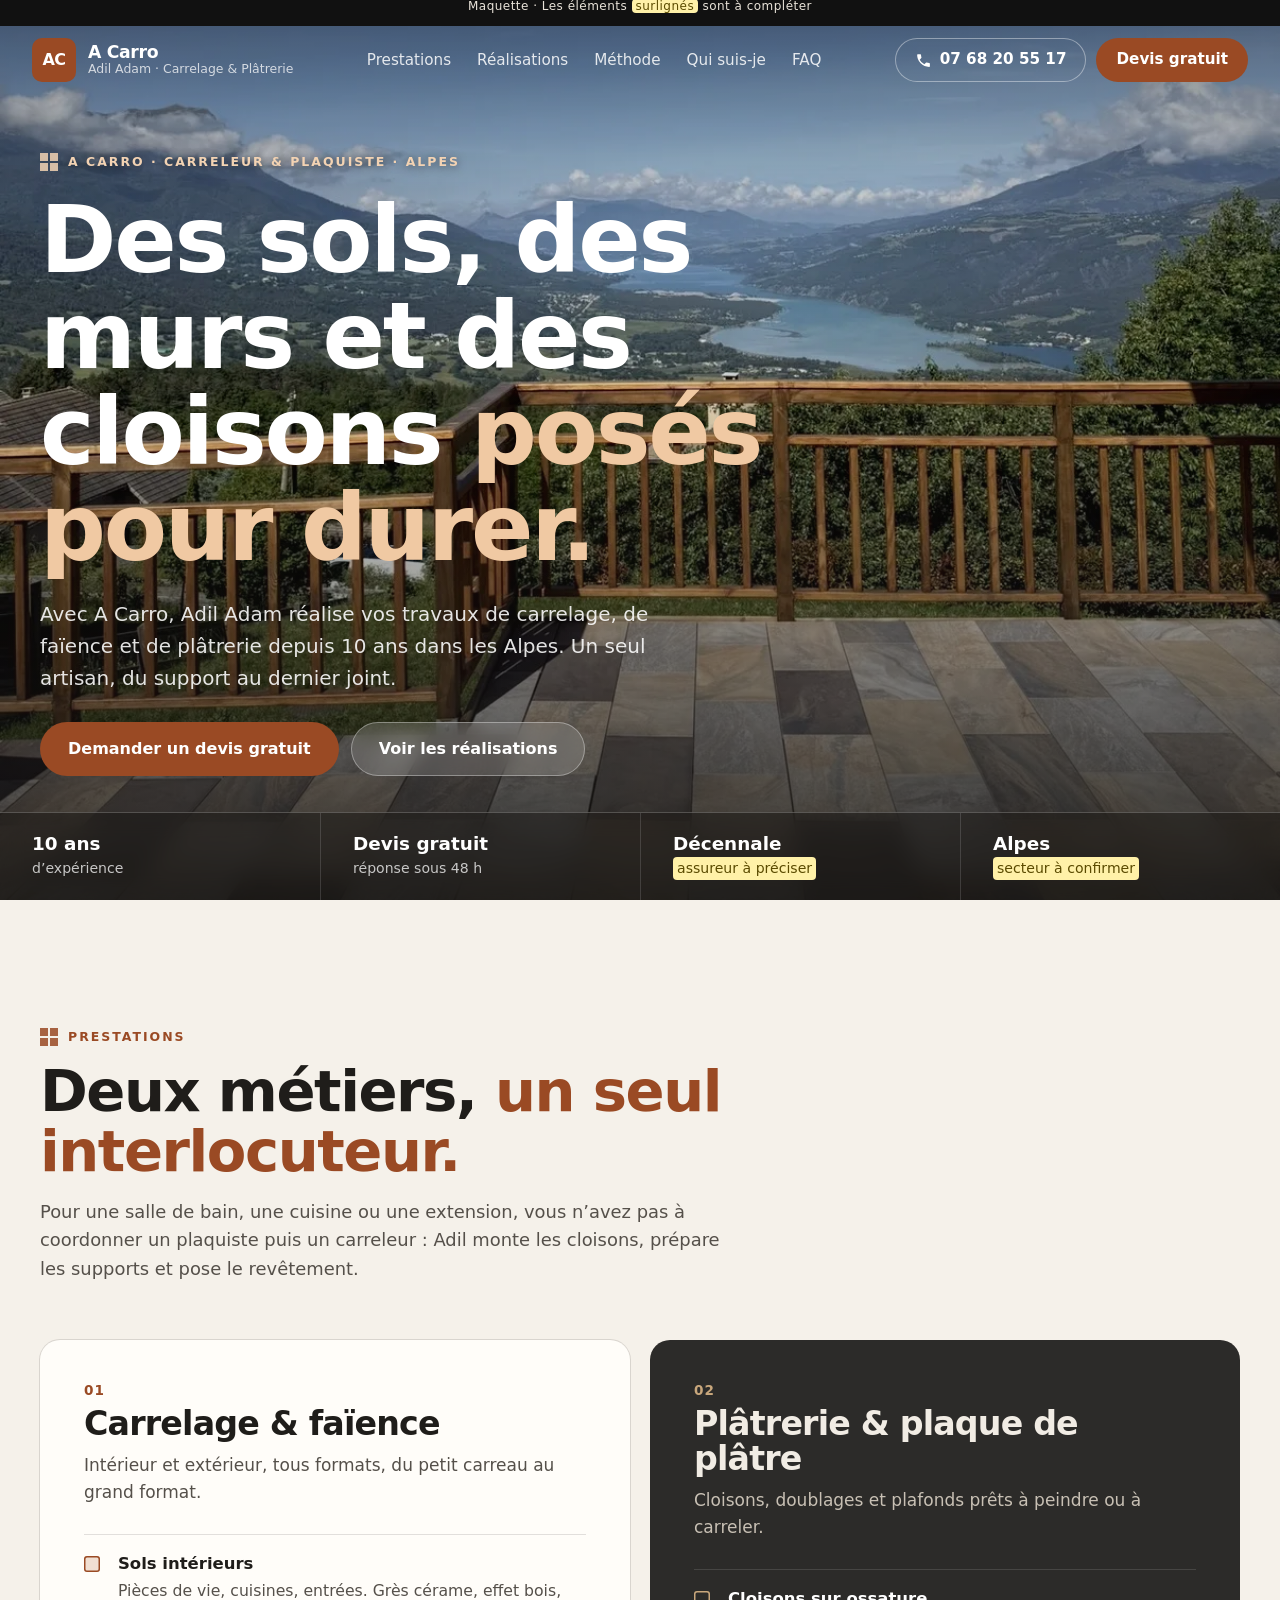
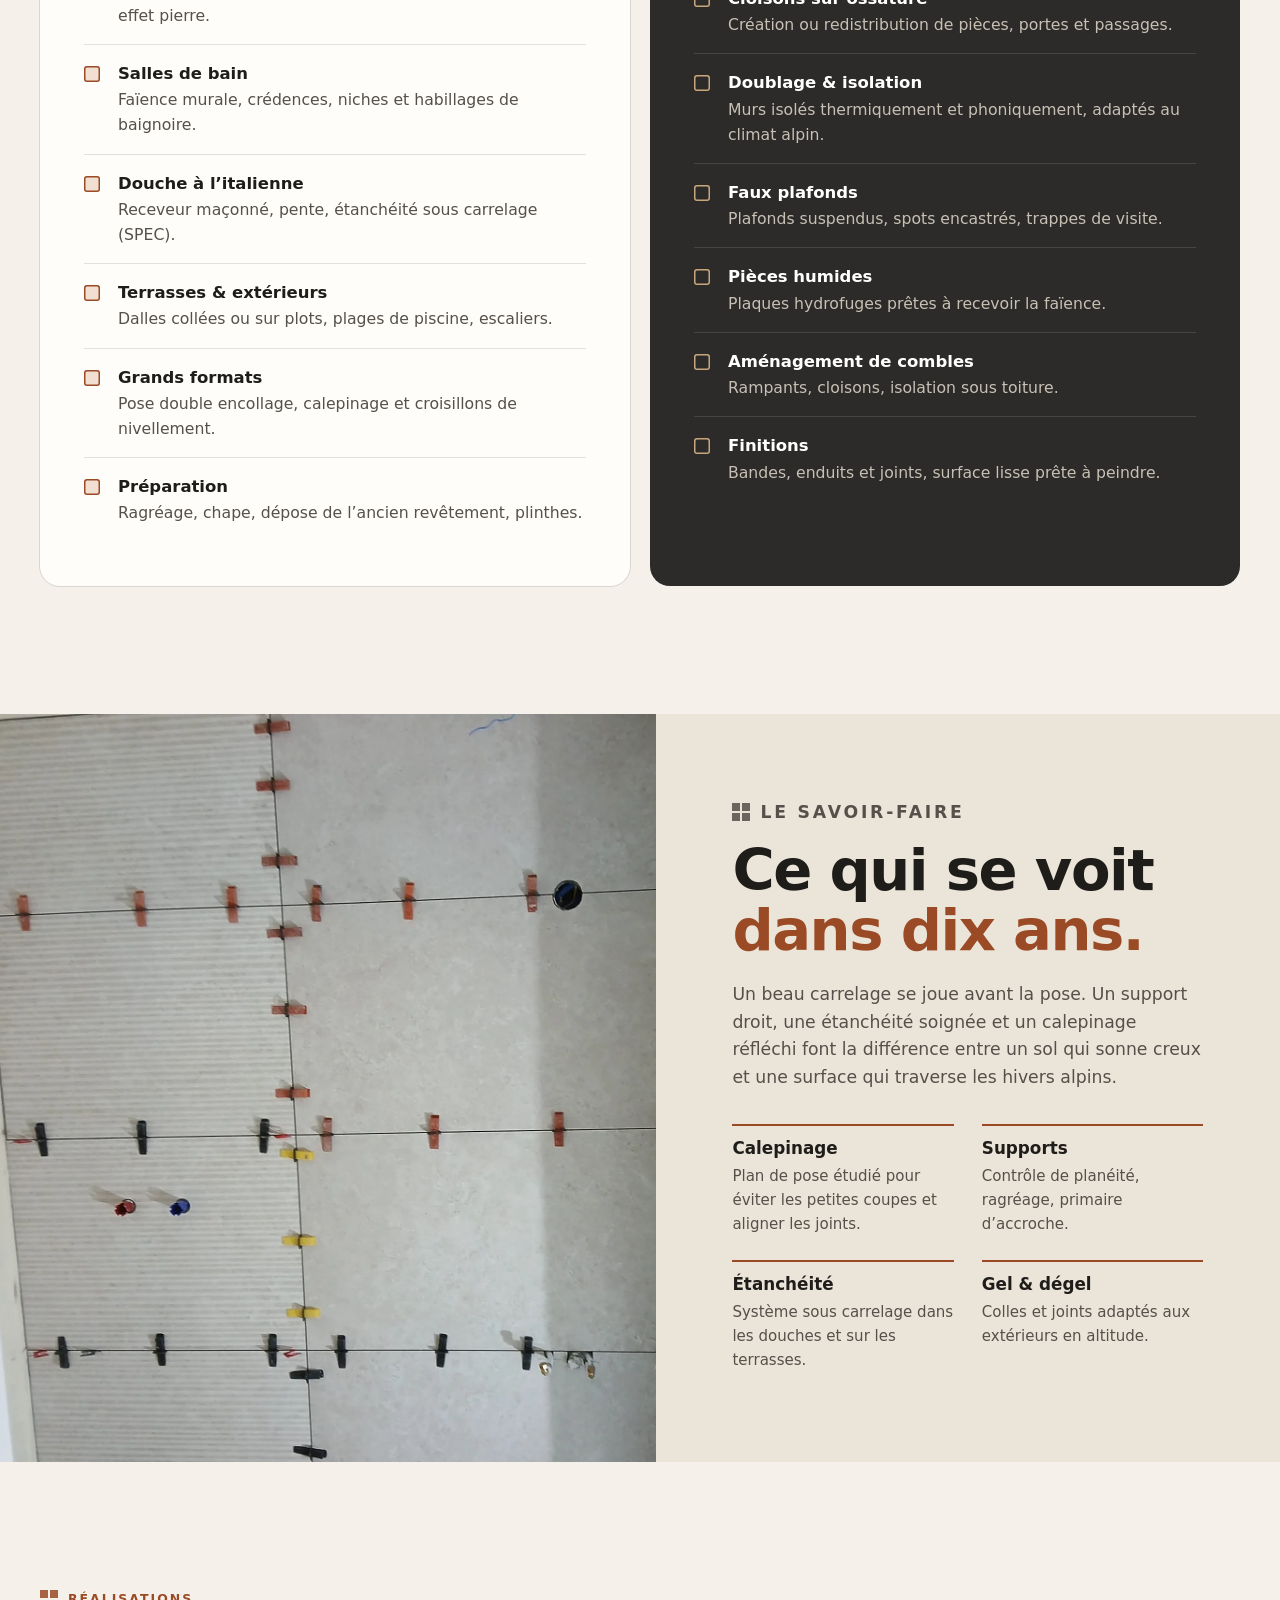
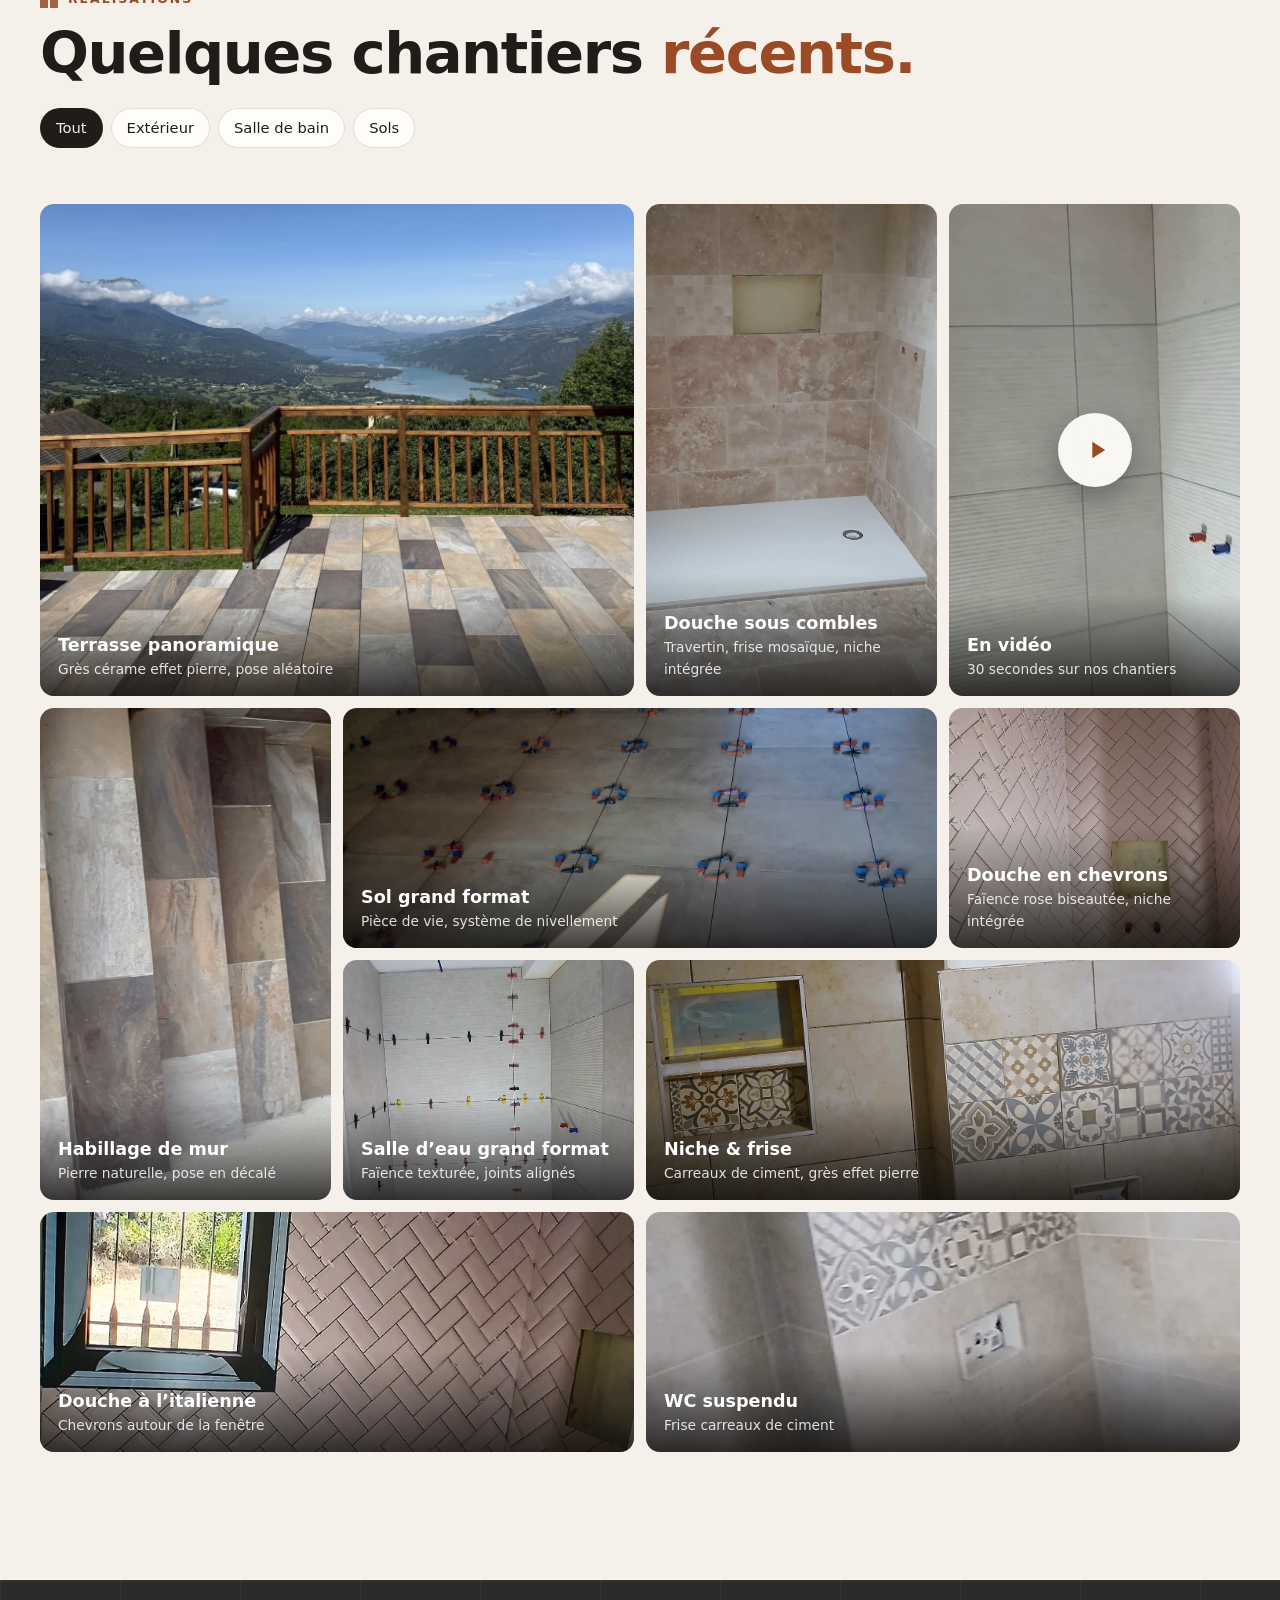
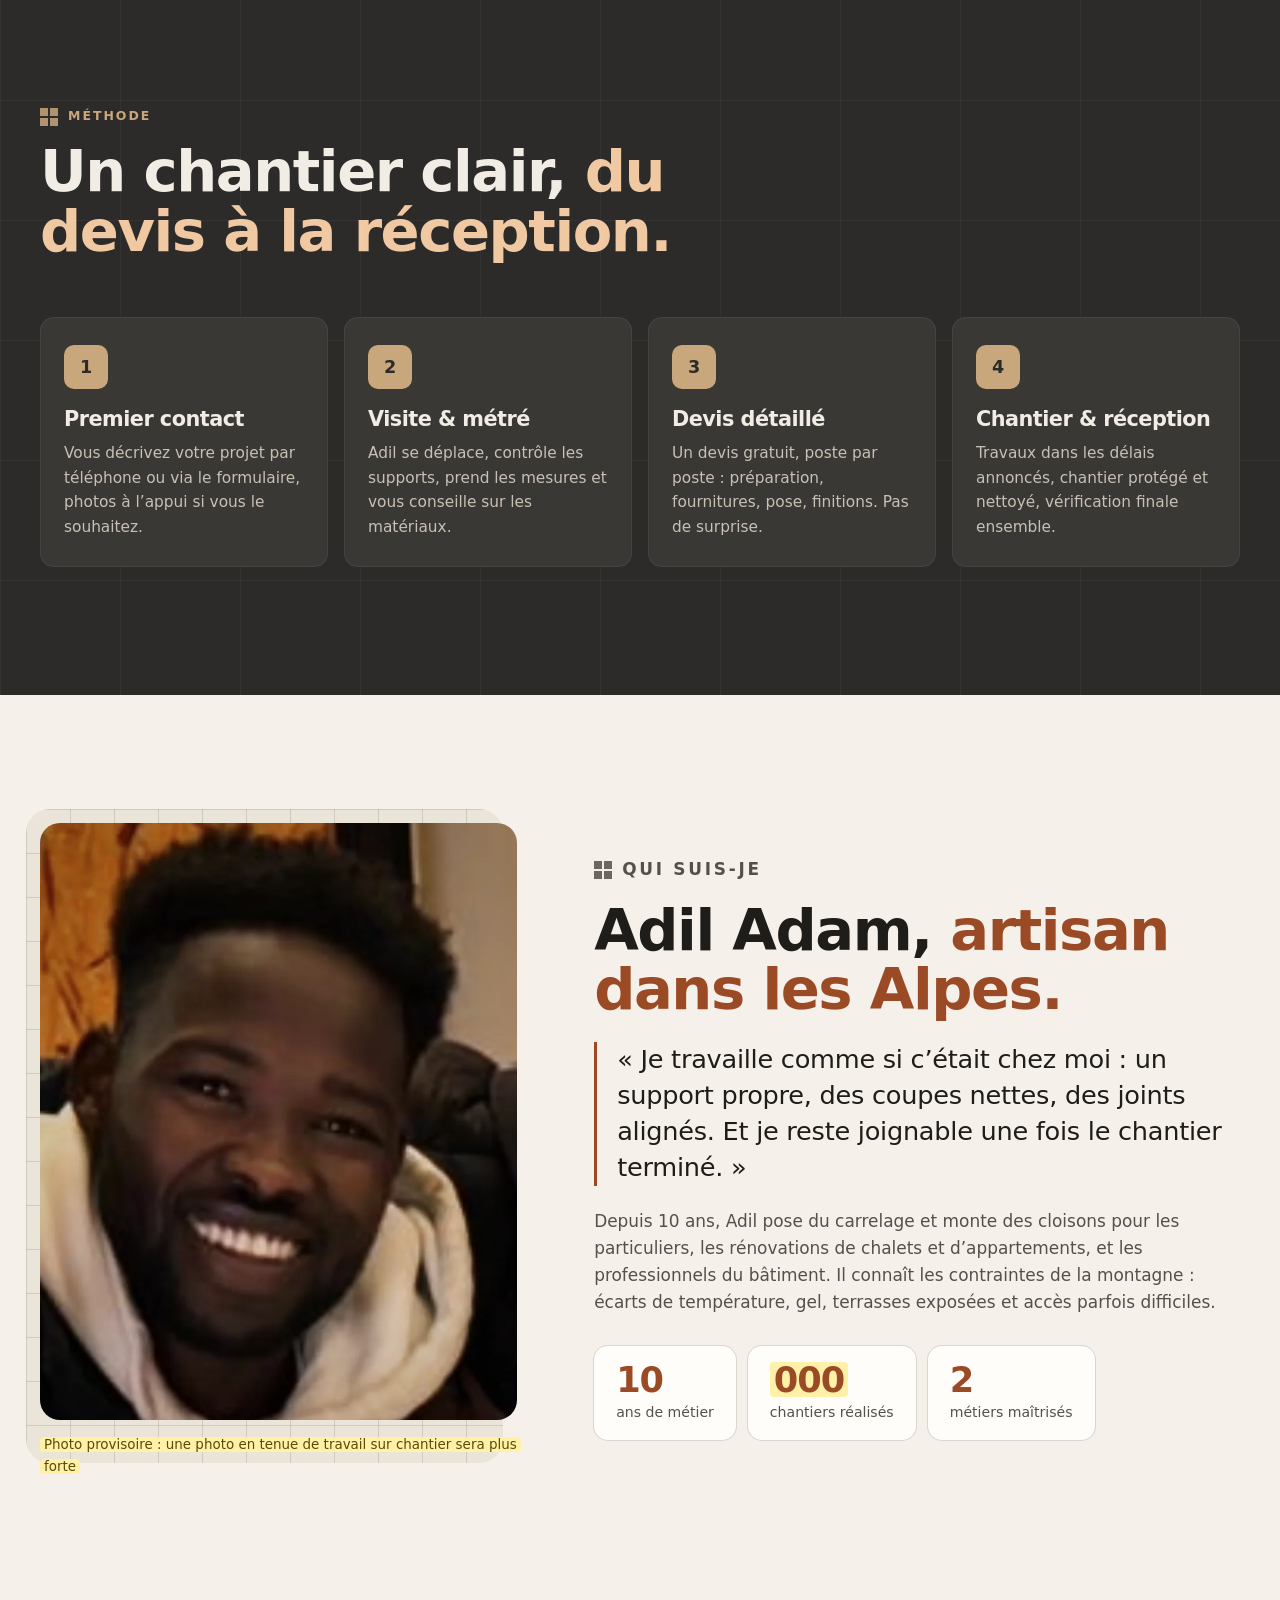
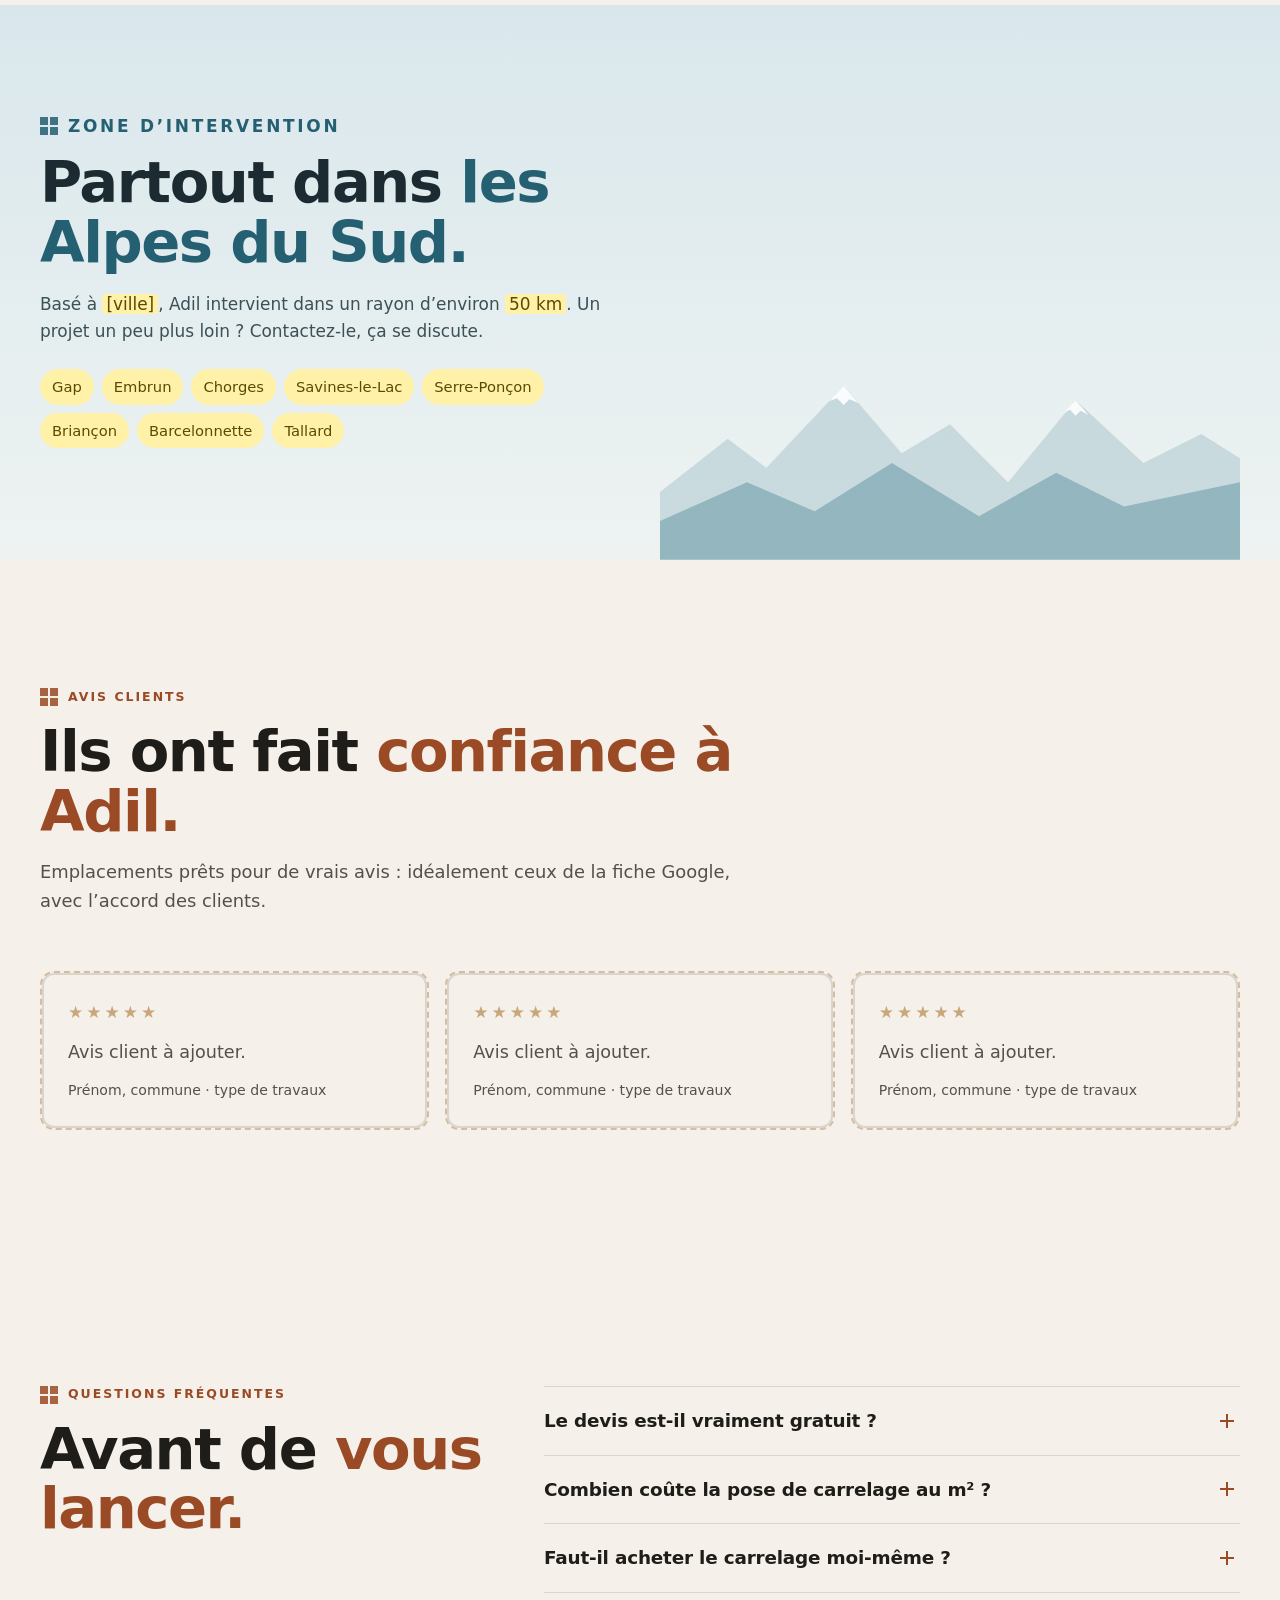
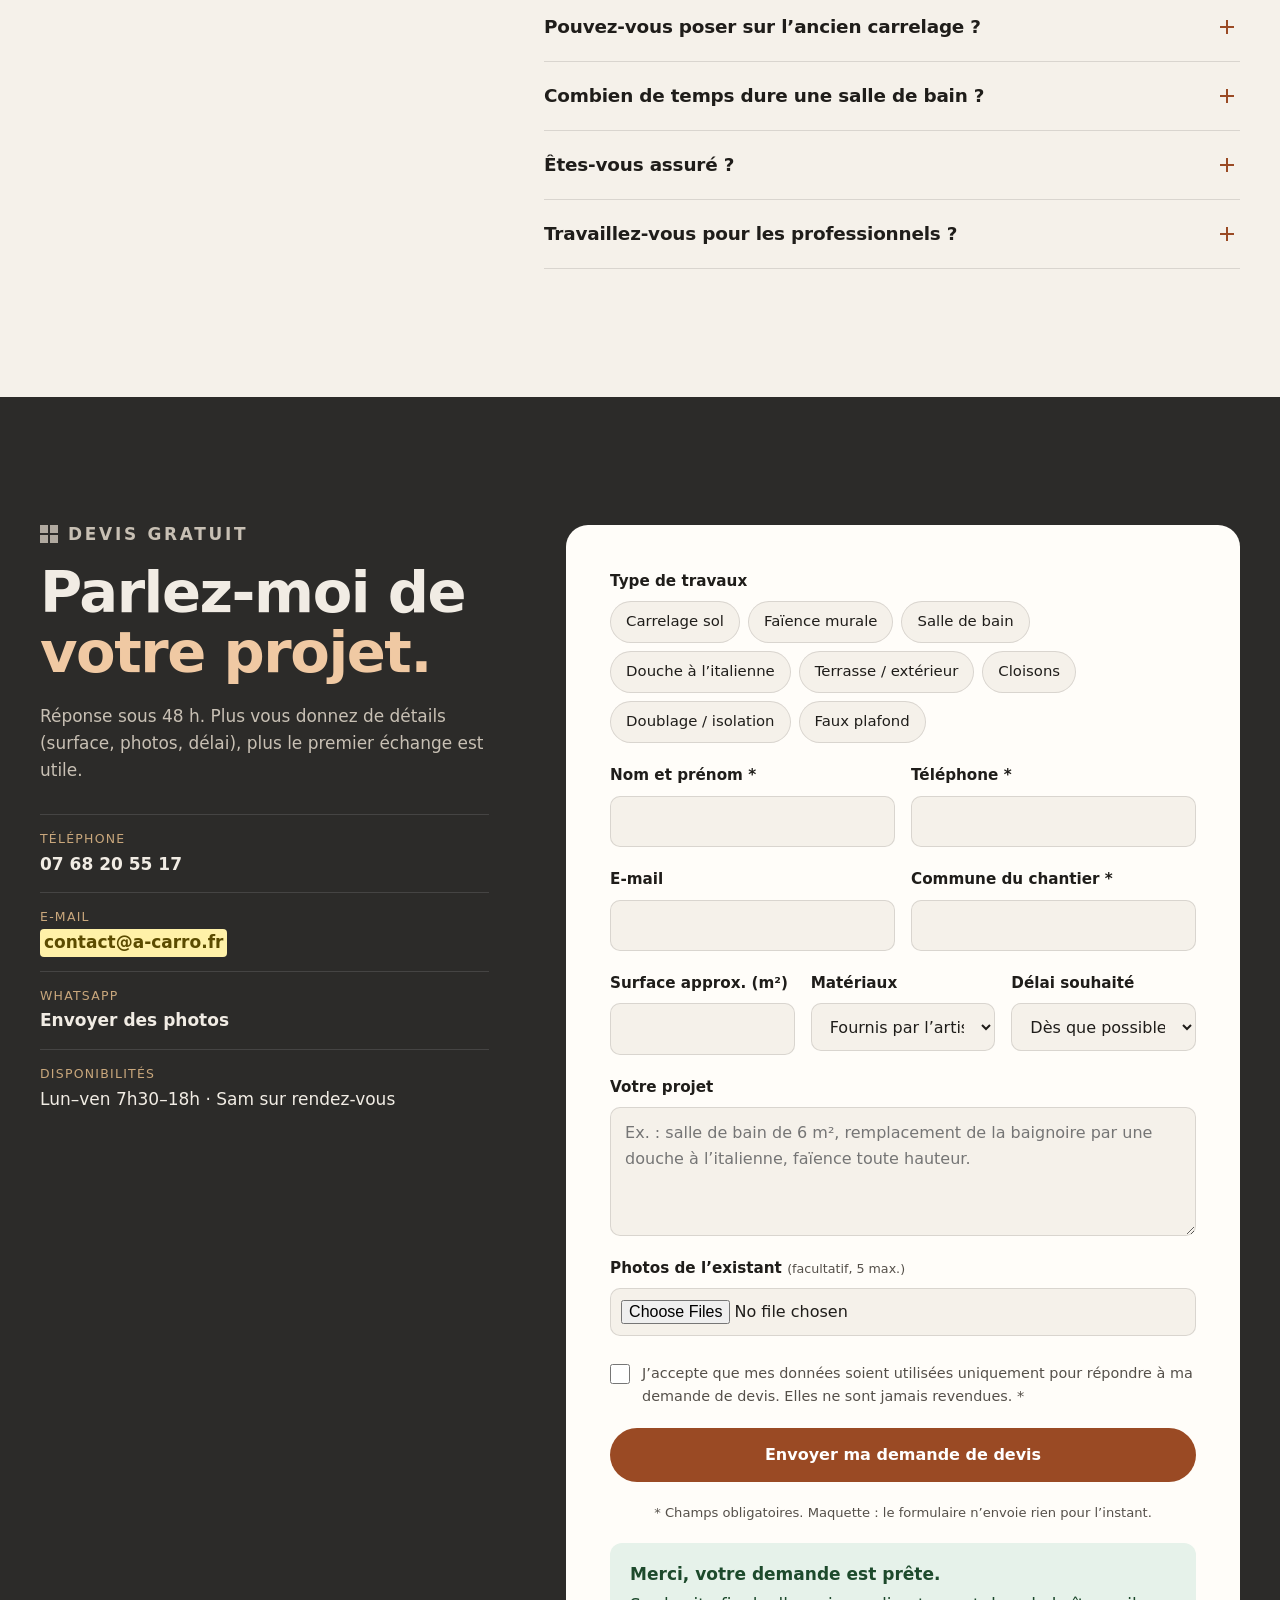
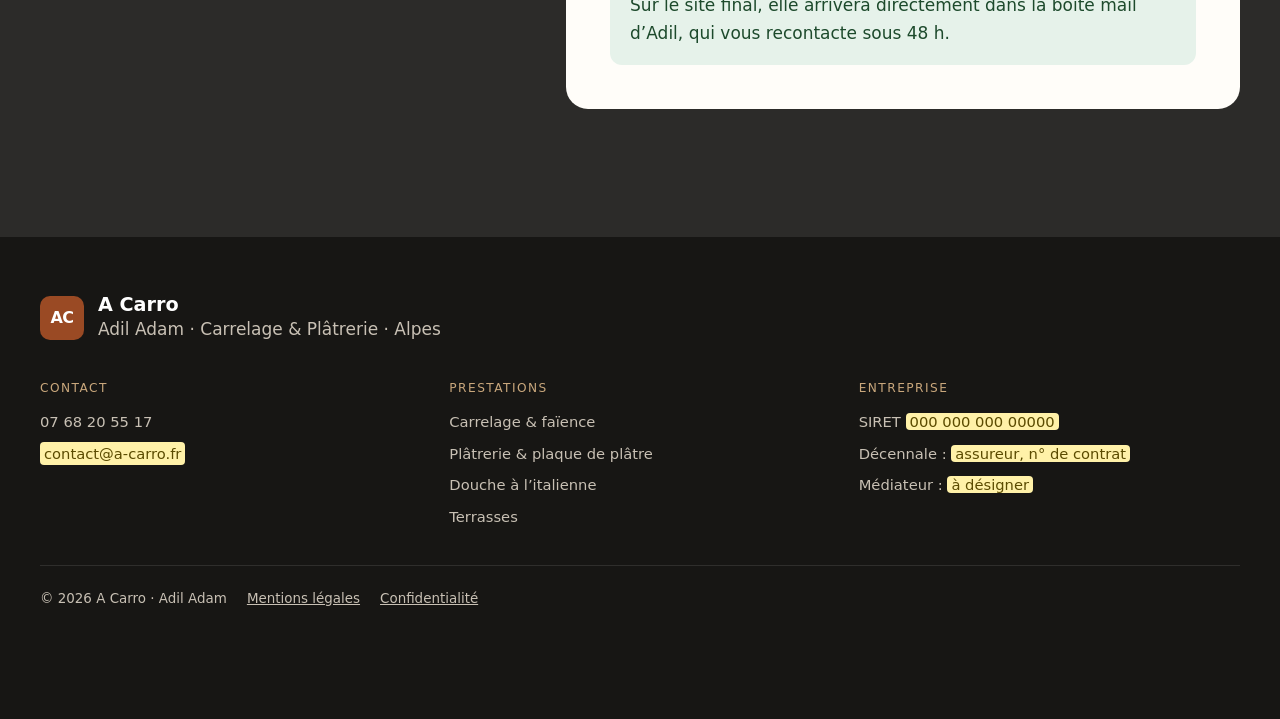
==== commit 519c0eac: "Add real project photos and a short video montage Co-Authored-By: Claude Opus 5.5 <noreply@anthropic" ====
--- a/index.html
+++ b/index.html
@@ -102,7 +102,7 @@
 
   <!-- DETAIL -->
   <section class="detail">
-    <figure class="detail__img reveal"><img loading="lazy" src="assets/img/mur.webp" alt="Mur habillé de dalles en pierre naturelle aux teintes grises, rouille et sable, posées en décalé"></figure>
+    <figure class="detail__img reveal"><img loading="lazy" src="assets/img/mur-grand-format.webp" alt="Mur en carrelage grand format pendant la pose, croisillons et cales de nivellement alignés au cordeau"></figure>
     <div class="detail__t">
       <p class="eyebrow">Le savoir-faire</p>
       <h2>Ce qui se voit <em>dans dix ans.</em></h2>
@@ -128,20 +128,20 @@
         <button class="chip" aria-pressed="false" data-f="ext">Extérieur</button>
         <button class="chip" aria-pressed="false" data-f="sdb">Salle de bain</button>
         <button class="chip" aria-pressed="false" data-f="sol">Sols</button>
-        <button class="chip" aria-pressed="false" data-f="placo">Plâtrerie</button>
       </div>
     </div>
 
     <div class="gallery">
       <figure class="g g--wide" data-c="ext"><img loading="lazy" src="assets/img/terrasse.webp" alt="Terrasse en grès effet pierre avec vue sur le lac de Serre-Ponçon"><figcaption><strong>Terrasse panoramique</strong><span>Grès cérame effet pierre, pose aléatoire</span></figcaption></figure>
+      <figure class="g g--tall" data-c="sdb"><img loading="lazy" src="assets/img/douche-travertin.webp" alt="Douche sous combles habillée de travertin, frise de mosaïque et niche, receveur extra-plat blanc"><figcaption><strong>Douche sous combles</strong><span>Travertin, frise mosaïque, niche intégrée</span></figcaption></figure>
+      <figure class="g g--tall g--video" data-c="sdb"><video src="assets/video/a-carro-chantiers.mp4" poster="assets/video/a-carro-poster.webp" preload="none" playsinline aria-label="Vidéo : quelques chantiers récents d’A Carro"></video><button class="play" type="button" aria-label="Lire la vidéo des chantiers"><span><svg viewBox="0 0 24 24" aria-hidden="true"><path d="M8 5v14l11-7z"/></svg></span></button><figcaption><strong>En vidéo</strong><span>30 secondes sur nos chantiers</span></figcaption></figure>
       <figure class="g g--tall" data-c="ext"><img loading="lazy" src="assets/img/mur.webp" alt="Mur en dalles de pierre naturelle posées en décalé" style="object-position:30% 50%"><figcaption><strong>Habillage de mur</strong><span>Pierre naturelle, pose en décalé</span></figcaption></figure>
-      <figure class="g ph" data-c="sdb"><div class="ph__in"><svg aria-hidden="true" viewBox="0 0 24 24"><path d="M9 4 7.2 6H4a2 2 0 0 0-2 2v10a2 2 0 0 0 2 2h16a2 2 0 0 0 2-2V8a2 2 0 0 0-2-2h-3.2L15 4zm3 4.5a4.5 4.5 0 1 1 0 9 4.5 4.5 0 0 1 0-9m0 2a2.5 2.5 0 1 0 0 5 2.5 2.5 0 0 0 0-5"/></svg><b>Photo à ajouter</b><span>Douche à l’italienne</span></div></figure>
-      <figure class="g ph" data-c="sol"><div class="ph__in"><svg aria-hidden="true" viewBox="0 0 24 24"><path d="M9 4 7.2 6H4a2 2 0 0 0-2 2v10a2 2 0 0 0 2 2h16a2 2 0 0 0 2-2V8a2 2 0 0 0-2-2h-3.2L15 4zm3 4.5a4.5 4.5 0 1 1 0 9 4.5 4.5 0 0 1 0-9m0 2a2.5 2.5 0 1 0 0 5 2.5 2.5 0 0 0 0-5"/></svg><b>Photo à ajouter</b><span>Sol grand format, pièce de vie</span></div></figure>
-      <figure class="g ph" data-c="placo"><div class="ph__in"><svg aria-hidden="true" viewBox="0 0 24 24"><path d="M9 4 7.2 6H4a2 2 0 0 0-2 2v10a2 2 0 0 0 2 2h16a2 2 0 0 0 2-2V8a2 2 0 0 0-2-2h-3.2L15 4zm3 4.5a4.5 4.5 0 1 1 0 9 4.5 4.5 0 0 1 0-9m0 2a2.5 2.5 0 1 0 0 5 2.5 2.5 0 0 0 0-5"/></svg><b>Photo à ajouter</b><span>Cloisons et faux plafond</span></div></figure>
-      <figure class="g g--wide ph" data-c="sdb"><div class="ph__in"><svg aria-hidden="true" viewBox="0 0 24 24"><path d="M9 4 7.2 6H4a2 2 0 0 0-2 2v10a2 2 0 0 0 2 2h16a2 2 0 0 0 2-2V8a2 2 0 0 0-2-2h-3.2L15 4zm3 4.5a4.5 4.5 0 1 1 0 9 4.5 4.5 0 0 1 0-9m0 2a2.5 2.5 0 1 0 0 5 2.5 2.5 0 0 0 0-5"/></svg><b>Photo à ajouter</b><span>Salle de bain complète, avant / après</span></div></figure>
-      <figure class="g ph" data-c="placo"><div class="ph__in"><svg aria-hidden="true" viewBox="0 0 24 24"><path d="M9 4 7.2 6H4a2 2 0 0 0-2 2v10a2 2 0 0 0 2 2h16a2 2 0 0 0 2-2V8a2 2 0 0 0-2-2h-3.2L15 4zm3 4.5a4.5 4.5 0 1 1 0 9 4.5 4.5 0 0 1 0-9m0 2a2.5 2.5 0 1 0 0 5 2.5 2.5 0 0 0 0-5"/></svg><b>Photo à ajouter</b><span>Aménagement de combles</span></div></figure>
-      <figure class="g ph" data-c="sol"><div class="ph__in"><svg aria-hidden="true" viewBox="0 0 24 24"><path d="M9 4 7.2 6H4a2 2 0 0 0-2 2v10a2 2 0 0 0 2 2h16a2 2 0 0 0 2-2V8a2 2 0 0 0-2-2h-3.2L15 4zm3 4.5a4.5 4.5 0 1 1 0 9 4.5 4.5 0 0 1 0-9m0 2a2.5 2.5 0 1 0 0 5 2.5 2.5 0 0 0 0-5"/></svg><b>Photo à ajouter</b><span>Crédence de cuisine</span></div></figure>
-      <figure class="g ph" data-c="ext"><div class="ph__in"><svg aria-hidden="true" viewBox="0 0 24 24"><path d="M9 4 7.2 6H4a2 2 0 0 0-2 2v10a2 2 0 0 0 2 2h16a2 2 0 0 0 2-2V8a2 2 0 0 0-2-2h-3.2L15 4zm3 4.5a4.5 4.5 0 1 1 0 9 4.5 4.5 0 0 1 0-9m0 2a2.5 2.5 0 1 0 0 5 2.5 2.5 0 0 0 0-5"/></svg><b>Photo à ajouter</b><span>Escalier extérieur</span></div></figure>
+      <figure class="g g--wide" data-c="sol"><img loading="lazy" src="assets/img/sol-grand-format.webp" alt="Grand carrelage de sol gris en cours de pose avec système de nivellement"><figcaption><strong>Sol grand format</strong><span>Pièce de vie, système de nivellement</span></figcaption></figure>
+      <figure class="g" data-c="sdb"><img loading="lazy" src="assets/img/douche-chevrons.webp" alt="Douche en faïence rose posée en chevrons avec niche intégrée" style="object-position:50% 40%"><figcaption><strong>Douche en chevrons</strong><span>Faïence rose biseautée, niche intégrée</span></figcaption></figure>
+      <figure class="g" data-c="sdb"><img loading="lazy" src="assets/img/douche-grand-format.webp" alt="Salle d’eau en carrelage mural grand format texturé, pendant la pose"><figcaption><strong>Salle d’eau grand format</strong><span>Faïence texturée, joints alignés</span></figcaption></figure>
+      <figure class="g g--wide" data-c="sdb"><img loading="lazy" src="assets/img/sdb-niche.webp" alt="Niche et frise de carreaux de ciment dans une salle de bain en grès effet pierre"><figcaption><strong>Niche &amp; frise</strong><span>Carreaux de ciment, grès effet pierre</span></figcaption></figure>
+      <figure class="g g--wide" data-c="sdb"><img loading="lazy" src="assets/img/douche-fenetre.webp" alt="Douche à l’italienne en chevrons roses autour d’une fenêtre"><figcaption><strong>Douche à l’italienne</strong><span>Chevrons autour de la fenêtre</span></figcaption></figure>
+      <figure class="g g--wide" data-c="sdb"><img loading="lazy" src="assets/img/wc-carreaux-ciment.webp" alt="Habillage de WC suspendu avec frise de carreaux de ciment" style="object-position:50% 30%"><figcaption><strong>WC suspendu</strong><span>Frise carreaux de ciment</span></figcaption></figure>
     </div>
   </section>
 
--- a/assets/style.css
+++ b/assets/style.css
@@ -328,3 +328,13 @@
 }
 .hero .eyebrow{color:#f3d3b3;text-shadow:0 1px 10px rgba(0,0,0,.55)}
 @media (max-width:820px){.hero::before{background:linear-gradient(180deg,rgba(20,18,16,.6) 0%,rgba(20,18,16,.35) 35%,rgba(20,18,16,.55) 60%,rgba(20,18,16,.9) 100%)}}
+
+/* video tile */
+.g--video{background:#141210}
+.g--video video{width:100%;height:100%;object-fit:cover;display:block;background:#141210}
+.g--video .play{position:absolute;inset:0;display:grid;place-items:center;border:0;padding:0;background:transparent;cursor:pointer}
+.g--video .play span{width:74px;height:74px;border-radius:50%;background:rgba(255,253,249,.94);display:grid;place-items:center;box-shadow:0 12px 34px rgba(0,0,0,.35);transition:transform .3s cubic-bezier(.2,.7,.2,1)}
+.g--video .play svg{width:28px;height:28px;margin-left:4px;fill:var(--rust)}
+.g--video .play:hover span,.g--video .play:focus-visible span{transform:scale(1.08)}
+.g--video.is-playing .play,.g--video.is-playing figcaption{display:none}
+@media (max-width:560px){.g--video{grid-row:span 3}}
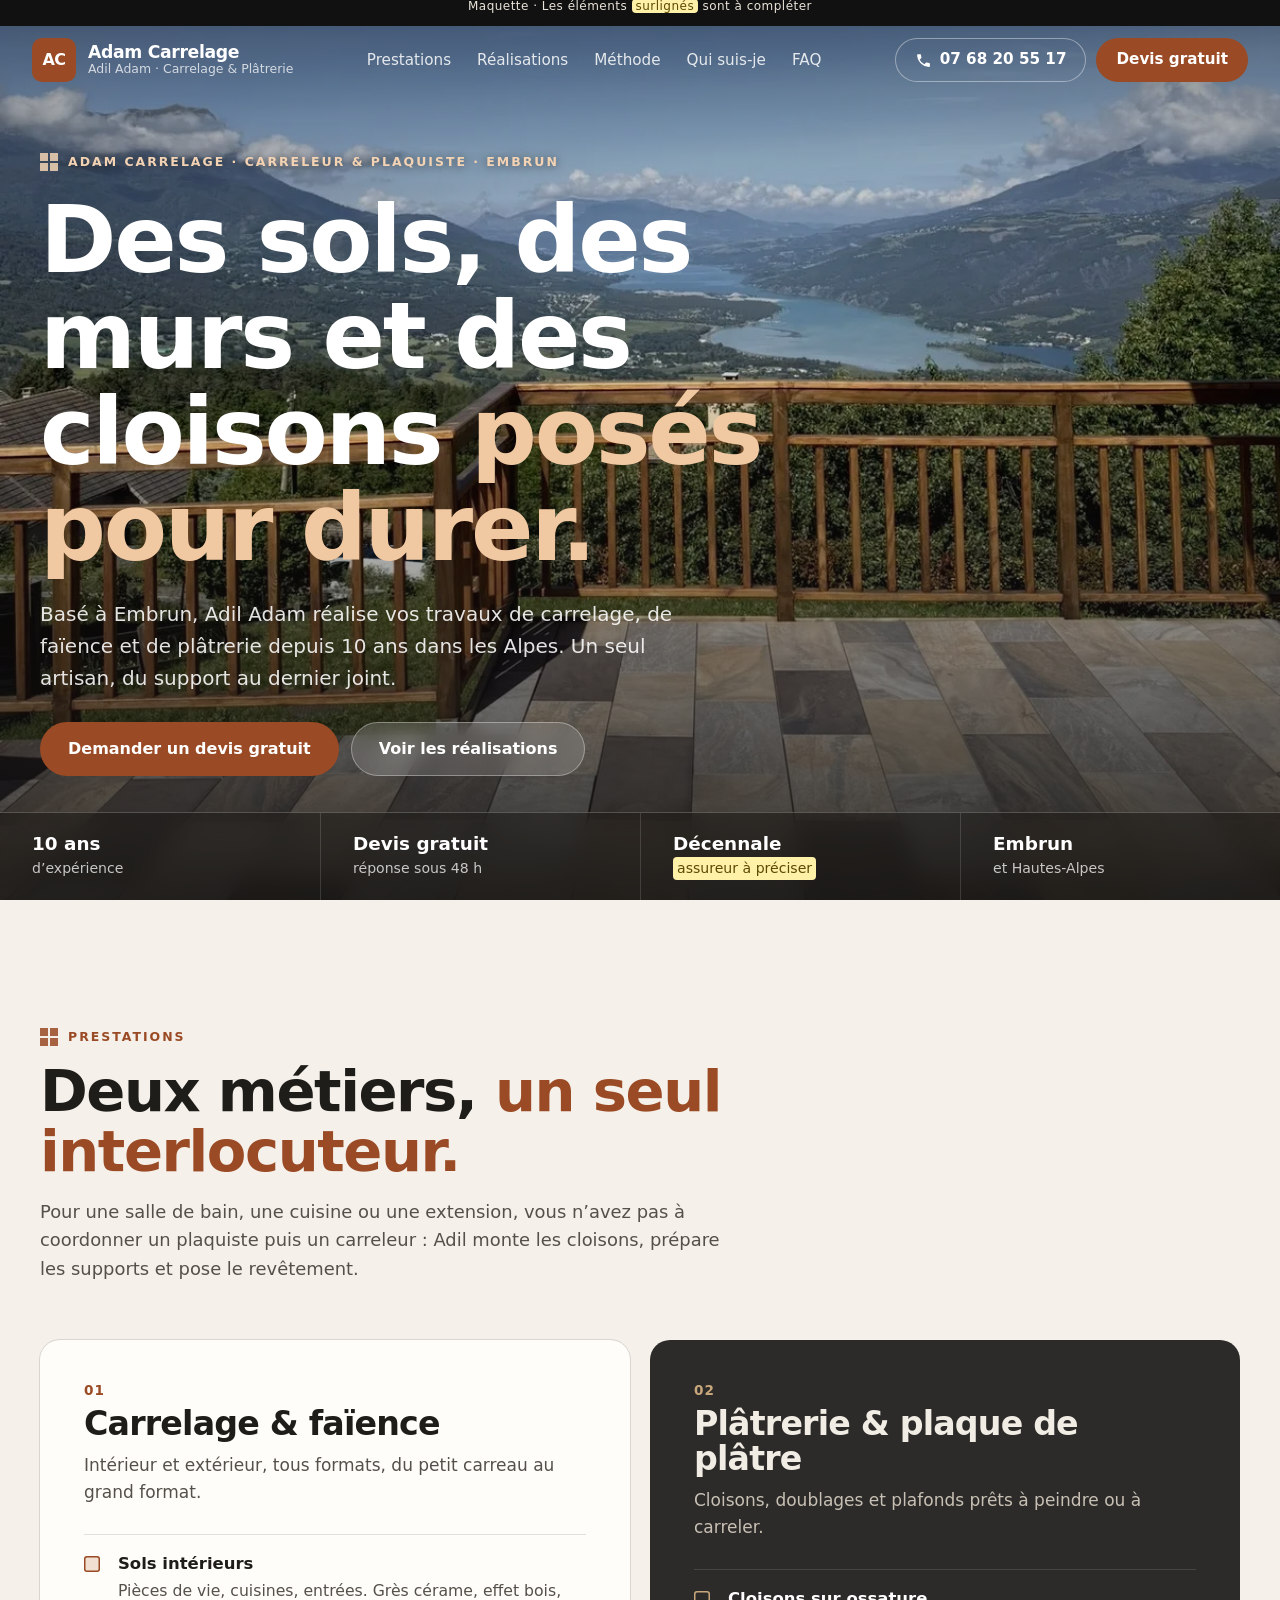
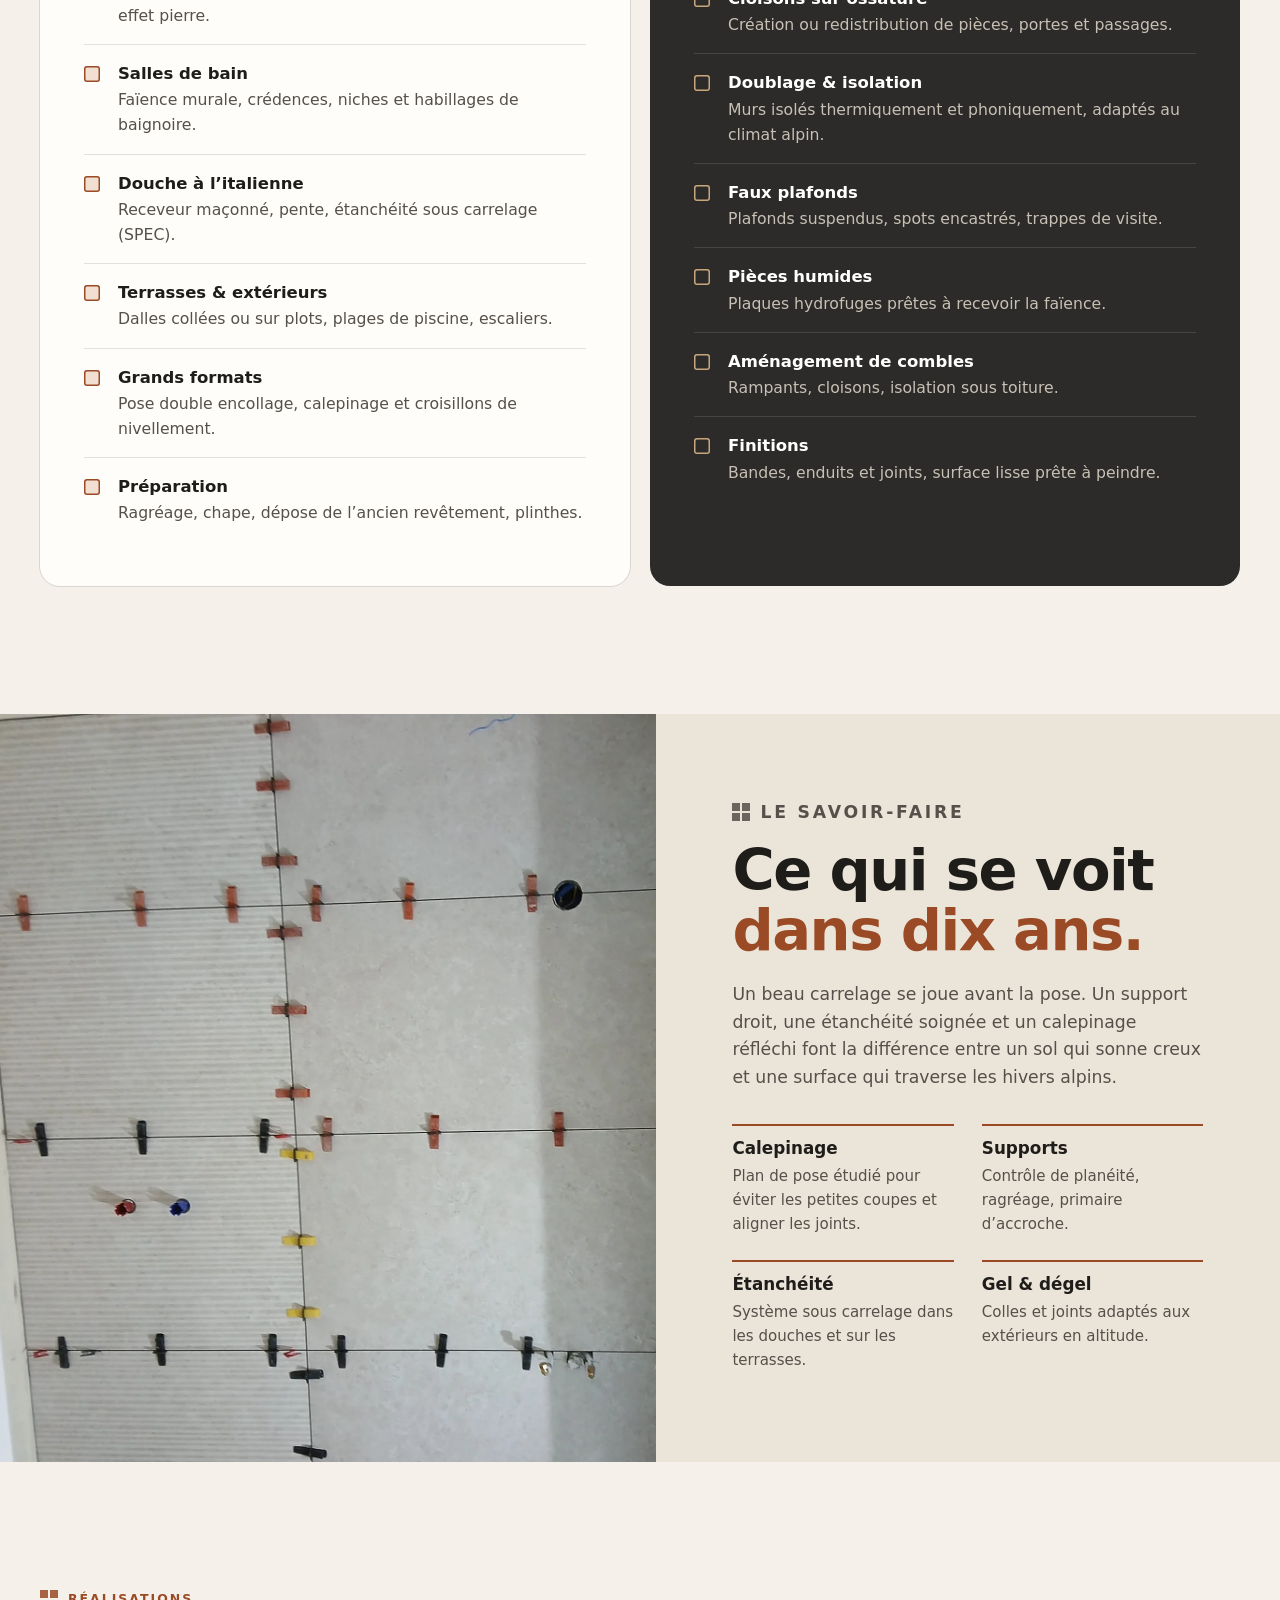
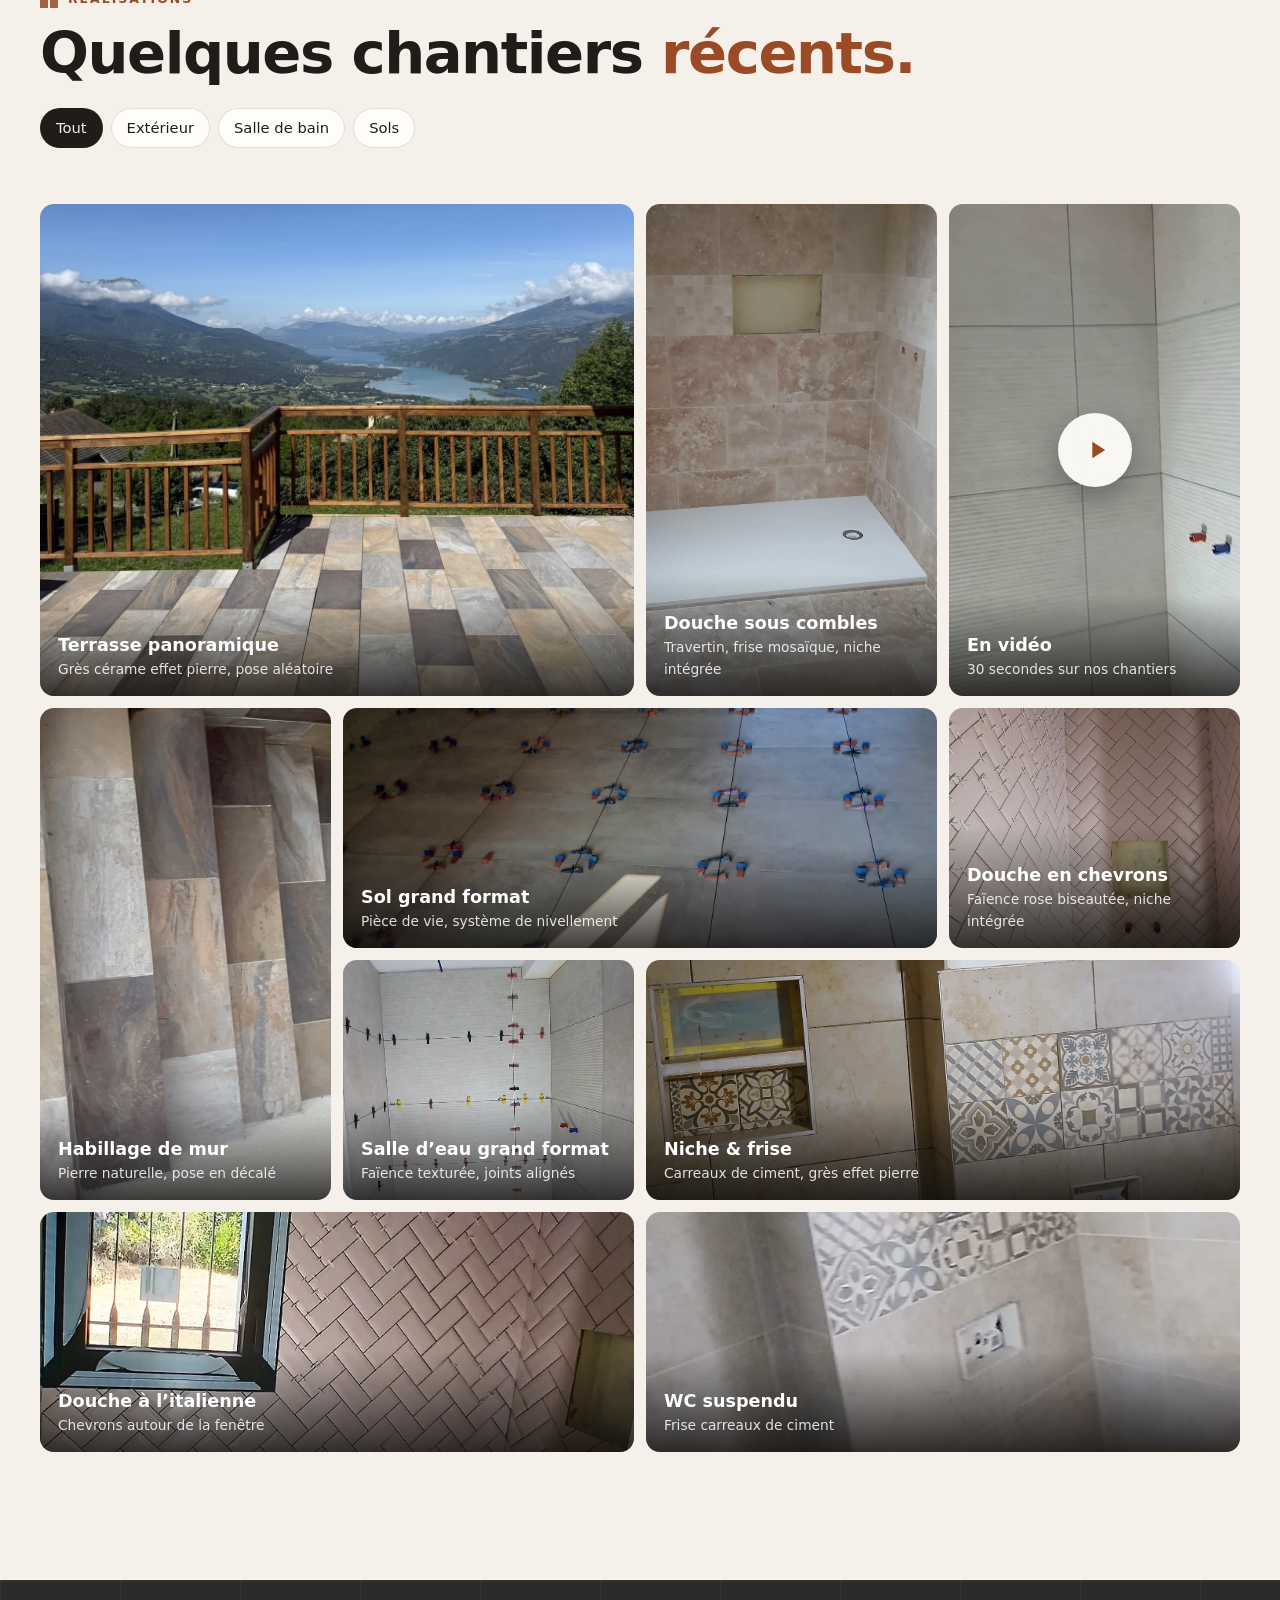
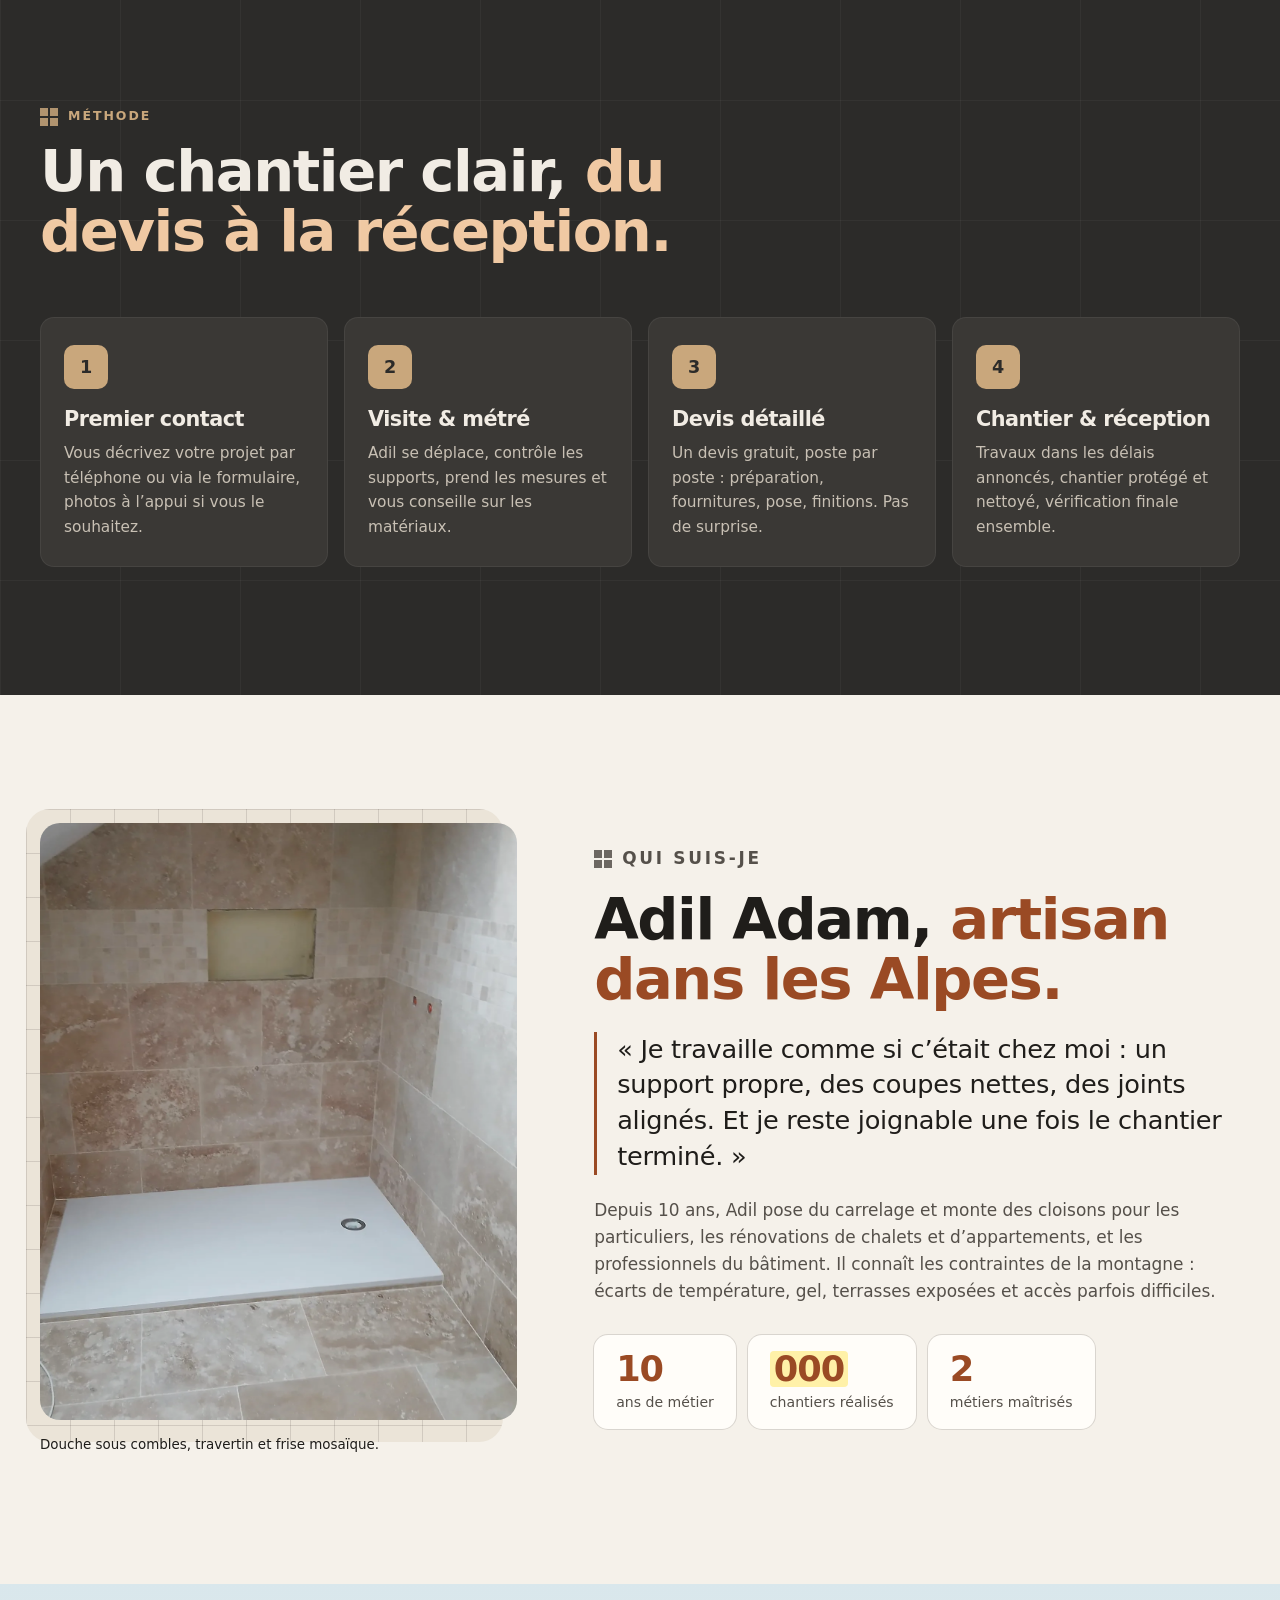
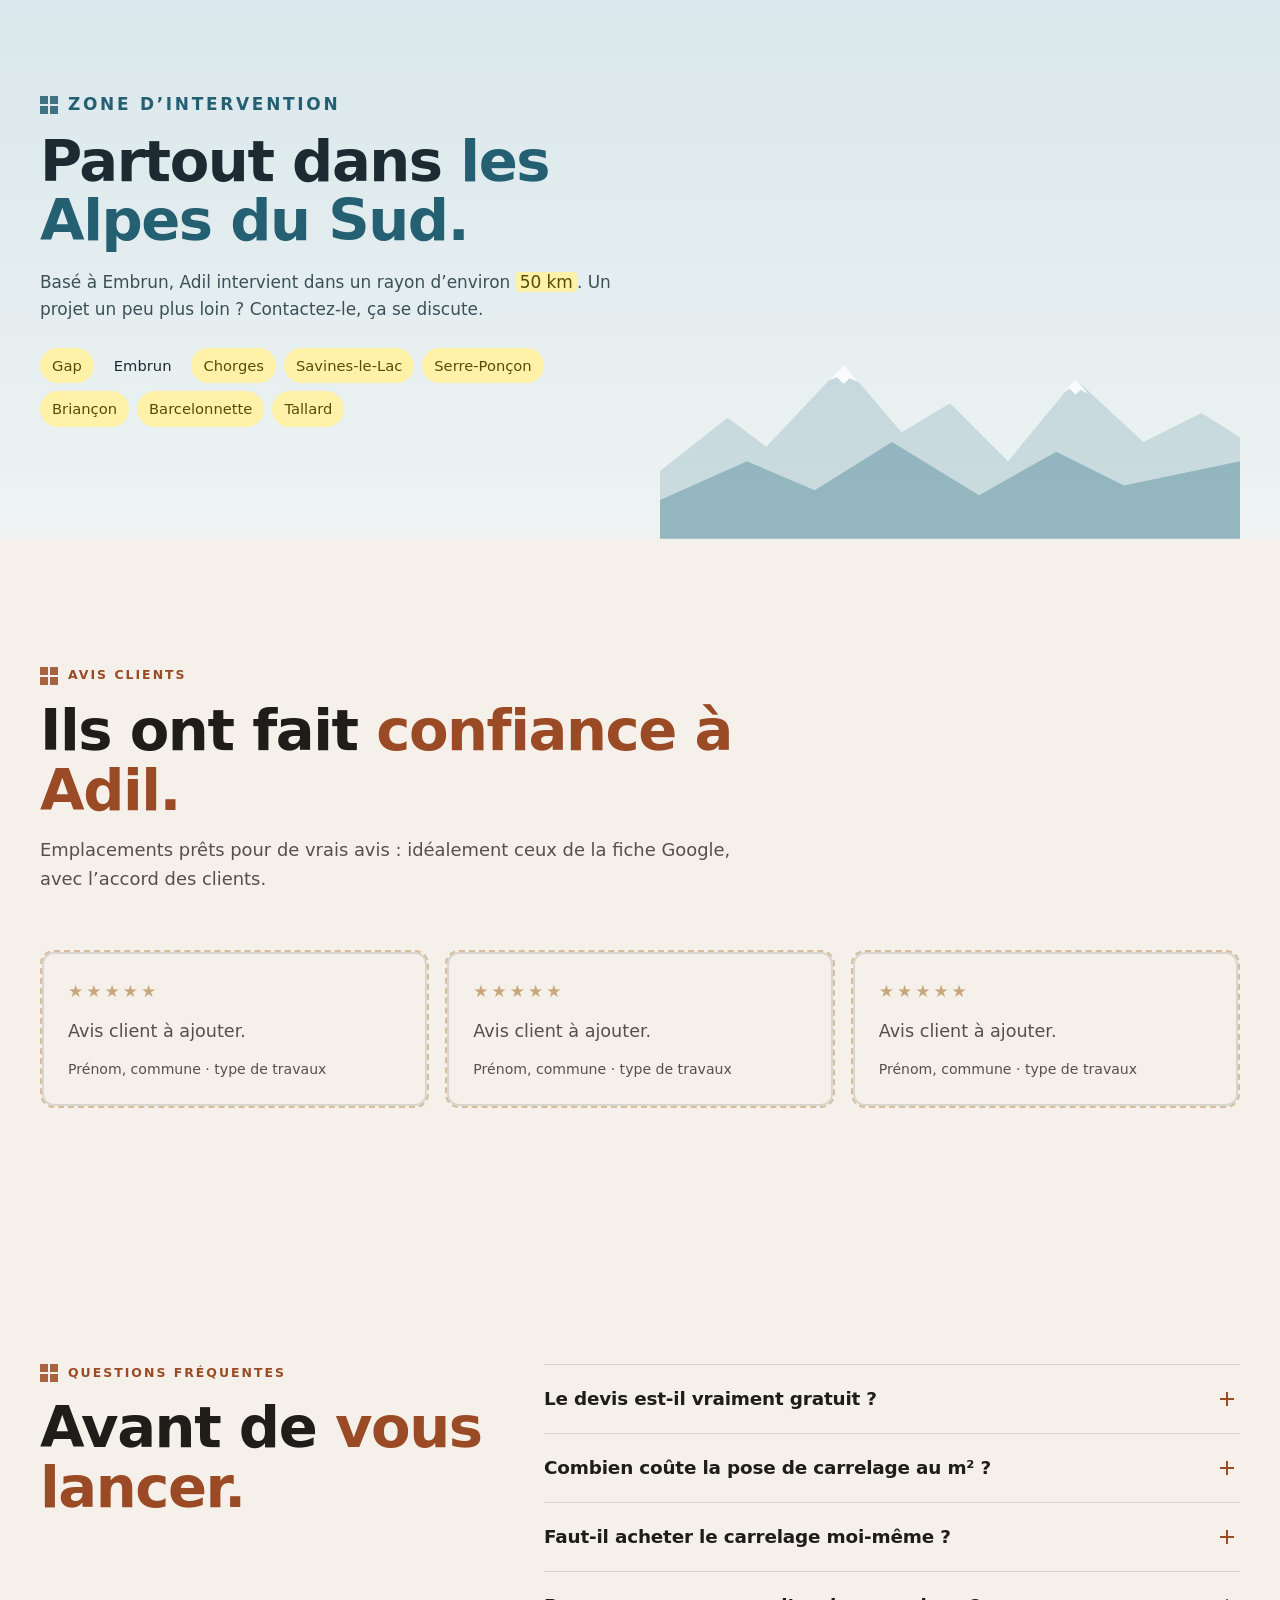
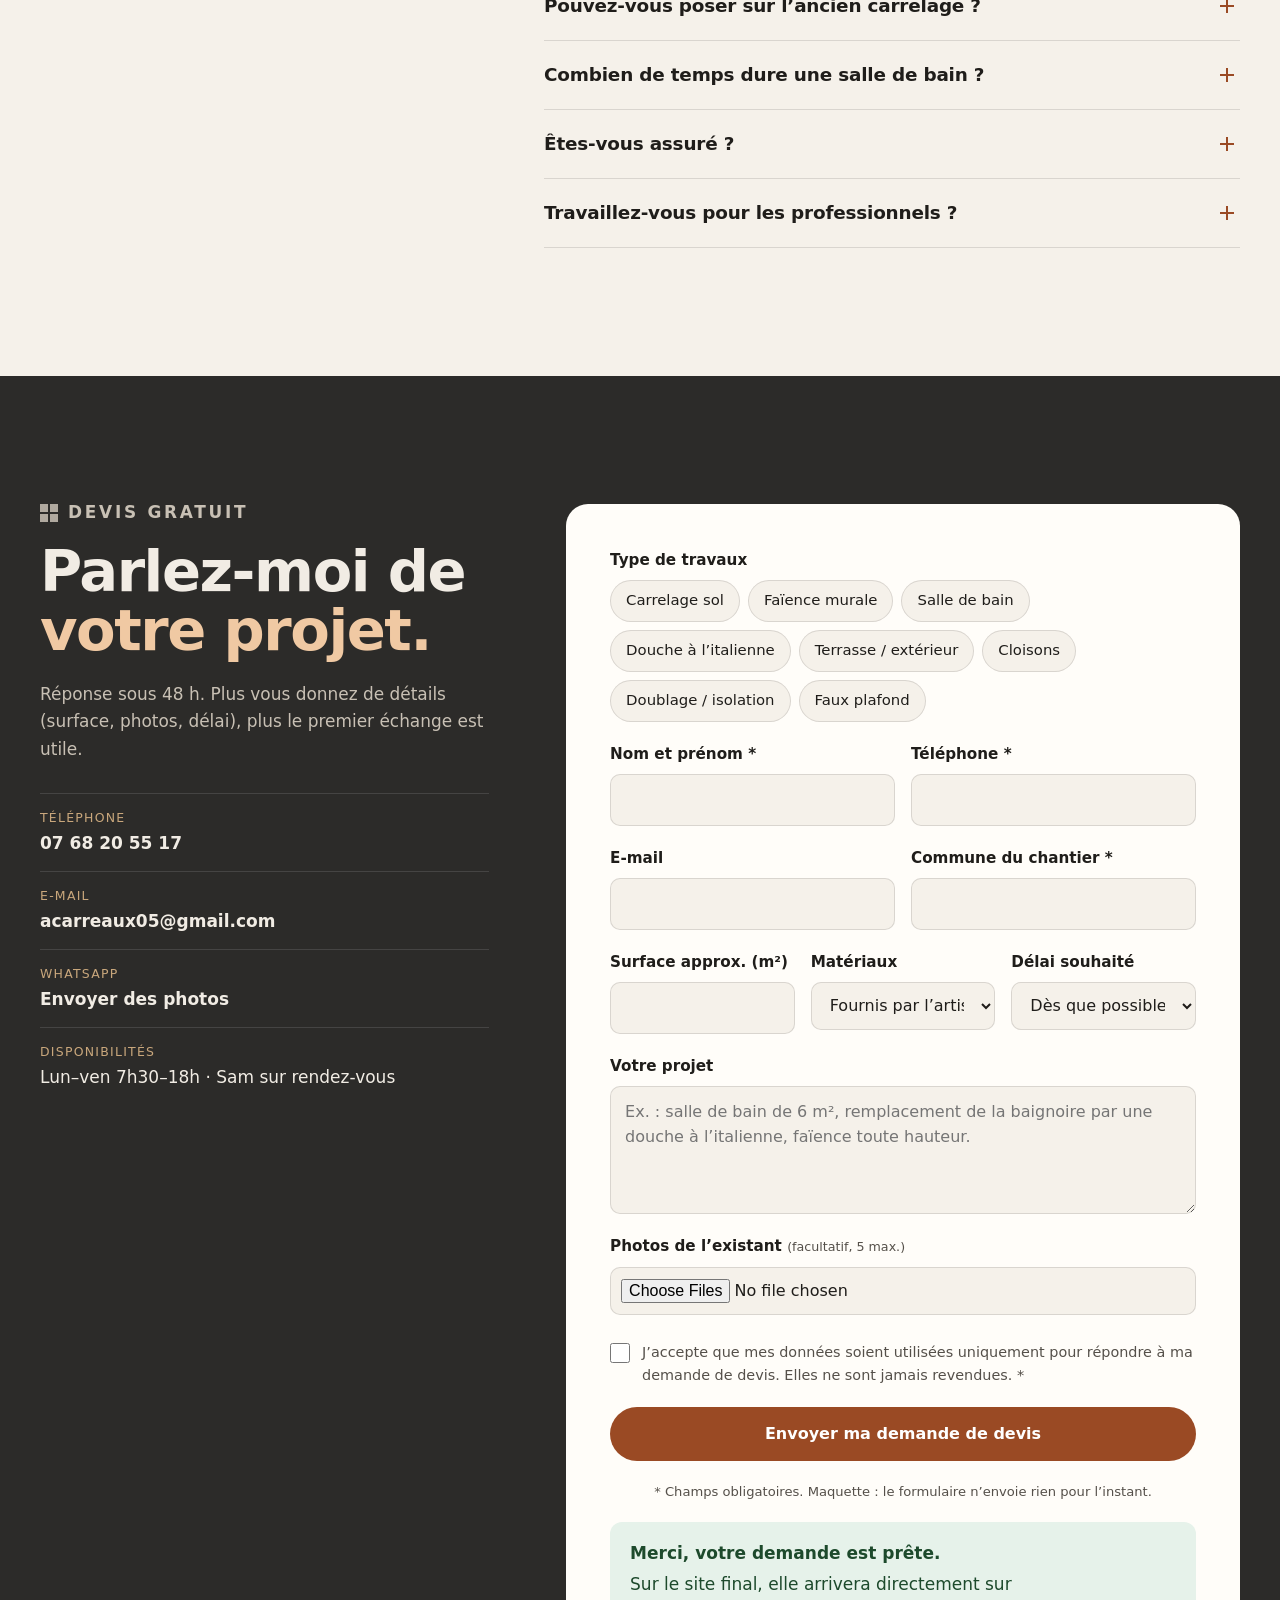
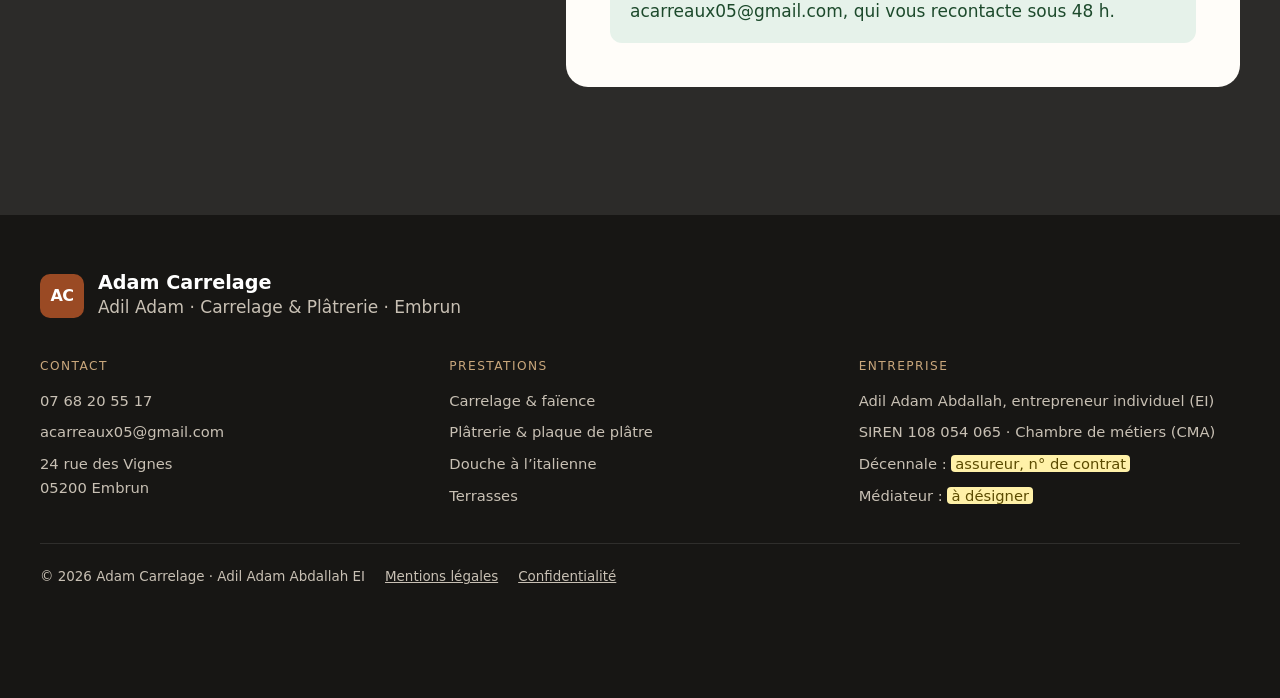
==== commit aa1fb2f4: "Rebrand to Adam Carrelage, add business details, replace portrait Co-Authored-By: Claude Opus 5.5 <n" ====
--- a/index.html
+++ b/index.html
@@ -3,8 +3,8 @@
 <head>
 <meta charset="utf-8">
 <meta name="viewport" content="width=device-width, initial-scale=1">
-<title>A Carro Carrelage</title>
-<meta name="description" content="A Carro, Adil Adam, carreleur et plaquiste dans les Alpes depuis 10 ans. Carrelage, faïence, douche à l’italienne, terrasses, cloisons et doublages en plaque de plâtre. Devis gratuit.">
+<title>Adam Carrelage · Embrun</title>
+<meta name="description" content="Adam Carrelage : Adil Adam, carreleur et plaquiste à Embrun (Hautes-Alpes) depuis 10 ans. Carrelage, faïence, douche à l’italienne, terrasses, cloisons et doublages en plaque de plâtre. Devis gratuit.">
 <meta name="robots" content="noindex">
 <meta name="theme-color" content="#2c2b29">
 <link rel="preload" href="assets/fonts/bricolage.woff2" as="font" type="font/woff2" crossorigin>
@@ -15,9 +15,9 @@
 <a class="skip" href="#main">Aller au contenu</a>
 
 <header class="head" id="top">
-  <a class="brand" href="#top" aria-label="A Carro, accueil">
+  <a class="brand" href="#top" aria-label="Adam Carrelage, accueil">
     <span class="mono" aria-hidden="true">AC</span>
-    <span class="brand__t"><strong>A Carro</strong><small>Adil Adam · Carrelage &amp; Plâtrerie</small></span>
+    <span class="brand__t"><strong>Adam Carrelage</strong><small>Adil Adam · Carrelage &amp; Plâtrerie</small></span>
   </a>
   <nav class="nav" aria-label="Navigation principale">
     <a href="#services">Prestations</a>
@@ -42,9 +42,9 @@
     <img class="hero__img" src="assets/img/terrasse.webp" alt="Terrasse carrelée en grès effet pierre avec garde-corps en bois, vue sur le lac de Serre-Ponçon" fetchpriority="high">
     <div class="hero__tiles" aria-hidden="true"></div>
     <div class="hero__in">
-      <p class="eyebrow eyebrow--light">A Carro · Carreleur &amp; plaquiste · Alpes</p>
+      <p class="eyebrow eyebrow--light">Adam Carrelage · Carreleur &amp; plaquiste · Embrun</p>
       <h1>Des sols, des murs et des cloisons <em>posés pour durer.</em></h1>
-      <p class="lede">Avec A Carro, Adil Adam réalise vos travaux de carrelage, de faïence et de plâtrerie depuis 10 ans dans les Alpes. Un seul artisan, du support au dernier joint.</p>
+      <p class="lede">Basé à Embrun, Adil Adam réalise vos travaux de carrelage, de faïence et de plâtrerie depuis 10 ans dans les Alpes. Un seul artisan, du support au dernier joint.</p>
       <div class="hero__a">
         <a class="btn btn--lg" href="#devis">Demander un devis gratuit</a>
         <a class="btn btn--lg btn--glass" href="#realisations">Voir les réalisations</a>
@@ -54,7 +54,7 @@
       <li><strong>10 ans</strong><span>d’expérience</span></li>
       <li><strong>Devis gratuit</strong><span>réponse sous 48 h</span></li>
       <li><strong>Décennale</strong><span class="todo">assureur à préciser</span></li>
-      <li><strong>Alpes</strong><span class="todo">secteur à confirmer</span></li>
+      <li><strong>Embrun</strong><span>et Hautes-Alpes</span></li>
     </ul>
   </section>
 
@@ -134,7 +134,7 @@
     <div class="gallery">
       <figure class="g g--wide" data-c="ext"><img loading="lazy" src="assets/img/terrasse.webp" alt="Terrasse en grès effet pierre avec vue sur le lac de Serre-Ponçon"><figcaption><strong>Terrasse panoramique</strong><span>Grès cérame effet pierre, pose aléatoire</span></figcaption></figure>
       <figure class="g g--tall" data-c="sdb"><img loading="lazy" src="assets/img/douche-travertin.webp" alt="Douche sous combles habillée de travertin, frise de mosaïque et niche, receveur extra-plat blanc"><figcaption><strong>Douche sous combles</strong><span>Travertin, frise mosaïque, niche intégrée</span></figcaption></figure>
-      <figure class="g g--tall g--video" data-c="sdb"><video src="assets/video/a-carro-chantiers.mp4" poster="assets/video/a-carro-poster.webp" preload="none" playsinline aria-label="Vidéo : quelques chantiers récents d’A Carro"></video><button class="play" type="button" aria-label="Lire la vidéo des chantiers"><span><svg viewBox="0 0 24 24" aria-hidden="true"><path d="M8 5v14l11-7z"/></svg></span></button><figcaption><strong>En vidéo</strong><span>30 secondes sur nos chantiers</span></figcaption></figure>
+      <figure class="g g--tall g--video" data-c="sdb"><video src="assets/video/adam-carrelage-chantiers.mp4" poster="assets/video/adam-carrelage-poster.webp" preload="none" playsinline aria-label="Vidéo : quelques chantiers récents d’Adam Carrelage"></video><button class="play" type="button" aria-label="Lire la vidéo des chantiers"><span><svg viewBox="0 0 24 24" aria-hidden="true"><path d="M8 5v14l11-7z"/></svg></span></button><figcaption><strong>En vidéo</strong><span>30 secondes sur nos chantiers</span></figcaption></figure>
       <figure class="g g--tall" data-c="ext"><img loading="lazy" src="assets/img/mur.webp" alt="Mur en dalles de pierre naturelle posées en décalé" style="object-position:30% 50%"><figcaption><strong>Habillage de mur</strong><span>Pierre naturelle, pose en décalé</span></figcaption></figure>
       <figure class="g g--wide" data-c="sol"><img loading="lazy" src="assets/img/sol-grand-format.webp" alt="Grand carrelage de sol gris en cours de pose avec système de nivellement"><figcaption><strong>Sol grand format</strong><span>Pièce de vie, système de nivellement</span></figcaption></figure>
       <figure class="g" data-c="sdb"><img loading="lazy" src="assets/img/douche-chevrons.webp" alt="Douche en faïence rose posée en chevrons avec niche intégrée" style="object-position:50% 40%"><figcaption><strong>Douche en chevrons</strong><span>Faïence rose biseautée, niche intégrée</span></figcaption></figure>
@@ -164,8 +164,8 @@
   <!-- ADIL -->
   <section class="wrap about" id="adil">
     <figure class="about__img reveal">
-      <img loading="lazy" src="assets/img/adil.webp" alt="Portrait d’Adil Adam, carreleur et plaquiste, souriant">
-      <figcaption><span class="todo">Photo provisoire : une photo en tenue de travail sur chantier sera plus forte</span></figcaption>
+      <img loading="lazy" src="assets/img/douche-travertin.webp" alt="Douche sous combles en travertin avec frise de mosaïque, réalisée par Adil">
+      <figcaption>Douche sous combles, travertin et frise mosaïque.</figcaption>
     </figure>
     <div class="about__t">
       <p class="eyebrow">Qui suis-je</p>
@@ -186,9 +186,9 @@
       <div>
         <p class="eyebrow">Zone d’intervention</p>
         <h2>Partout dans <em>les Alpes du Sud.</em></h2>
-        <p>Basé à <span class="todo">[ville]</span>, Adil intervient dans un rayon d’environ <span class="todo">50 km</span>. Un projet un peu plus loin ? Contactez-le, ça se discute.</p>
+        <p>Basé à Embrun, Adil intervient dans un rayon d’environ <span class="todo">50 km</span>. Un projet un peu plus loin ? Contactez-le, ça se discute.</p>
         <ul class="towns">
-          <li class="todo">Gap</li><li class="todo">Embrun</li><li class="todo">Chorges</li><li class="todo">Savines-le-Lac</li><li class="todo">Serre-Ponçon</li><li class="todo">Briançon</li><li class="todo">Barcelonnette</li><li class="todo">Tallard</li>
+          <li class="todo">Gap</li><li>Embrun</li><li class="todo">Chorges</li><li class="todo">Savines-le-Lac</li><li class="todo">Serre-Ponçon</li><li class="todo">Briançon</li><li class="todo">Barcelonnette</li><li class="todo">Tallard</li>
         </ul>
       </div>
       <svg class="ridge" viewBox="0 0 600 220" aria-hidden="true"><path d="M0 220 L0 150 L70 95 L110 125 L190 40 L250 110 L300 80 L360 140 L430 55 L500 120 L560 90 L600 115 L600 220 Z" fill="currentColor" opacity=".18"/><path d="M0 220 L0 180 L90 140 L160 170 L240 120 L330 175 L410 130 L480 165 L600 140 L600 220 Z" fill="currentColor" opacity=".35"/><path d="M175 56 L190 40 L205 58 L196 54 L190 60 L183 53 Z M418 68 L430 55 L443 70 L435 66 L430 71 L424 65 Z" fill="#fff" opacity=".9"/></svg>
@@ -235,7 +235,7 @@
         <p>Réponse sous 48 h. Plus vous donnez de détails (surface, photos, délai), plus le premier échange est utile.</p>
         <ul class="contact">
           <li><small>Téléphone</small><a href="tel:+33768205517">07 68 20 55 17</a></li>
-          <li><small>E-mail</small><a href="#" data-off class="todo">contact@a-carro.fr</a></li>
+          <li><small>E-mail</small><a href="mailto:acarreaux05@gmail.com">acarreaux05@gmail.com</a></li>
           <li><small>WhatsApp</small><a href="https://wa.me/33768205517" target="_blank" rel="noopener">Envoyer des photos</a></li>
           <li><small>Disponibilités</small>Lun–ven 7h30–18h · Sam sur rendez-vous</li>
         </ul>
@@ -276,7 +276,7 @@
         <p class="err" id="e-rgpd" hidden>Votre accord est nécessaire pour envoyer la demande.</p>
         <button class="btn btn--lg btn--block" type="submit">Envoyer ma demande de devis</button>
         <p class="form__note">* Champs obligatoires. Maquette : le formulaire n’envoie rien pour l’instant.</p>
-        <div class="ok" id="ok" hidden tabindex="-1"><strong>Merci, votre demande est prête.</strong><span>Sur le site final, elle arrivera directement dans la boîte mail d’Adil, qui vous recontacte sous 48 h.</span></div>
+        <div class="ok" id="ok" hidden tabindex="-1"><strong>Merci, votre demande est prête.</strong><span>Sur le site final, elle arrivera directement sur acarreaux05@gmail.com, qui vous recontacte sous 48 h.</span></div>
       </form>
     </div>
   </section>
@@ -284,13 +284,13 @@
 
 <footer class="foot">
   <div class="wrap foot__in">
-    <div class="foot__brand"><span class="mono" aria-hidden="true">AC</span><div><strong>A Carro</strong><span>Adil Adam · Carrelage &amp; Plâtrerie · Alpes</span></div></div>
+    <div class="foot__brand"><span class="mono" aria-hidden="true">AC</span><div><strong>Adam Carrelage</strong><span>Adil Adam · Carrelage &amp; Plâtrerie · Embrun</span></div></div>
     <div class="foot__cols">
-      <div><small>Contact</small><a href="tel:+33768205517">07 68 20 55 17</a><a href="#" data-off class="todo">contact@a-carro.fr</a></div>
+      <div><small>Contact</small><a href="tel:+33768205517">07 68 20 55 17</a><a href="mailto:acarreaux05@gmail.com">acarreaux05@gmail.com</a><span>24 rue des Vignes<br>05200 Embrun</span></div>
       <div><small>Prestations</small><a href="#services">Carrelage &amp; faïence</a><a href="#services">Plâtrerie &amp; plaque de plâtre</a><a href="#services">Douche à l’italienne</a><a href="#services">Terrasses</a></div>
-      <div><small>Entreprise</small><span>SIRET <span class="todo">000 000 000 00000</span></span><span>Décennale : <span class="todo">assureur, n° de contrat</span></span><span>Médiateur : <span class="todo">à désigner</span></span></div>
-    </div>
-    <div class="foot__legal"><span>© <span id="y">2026</span> A Carro · Adil Adam</span><a href="#" data-off>Mentions légales</a><a href="#" data-off>Confidentialité</a></div>
+      <div><small>Entreprise</small><span>Adil Adam Abdallah, entrepreneur individuel (EI)</span><span>SIREN 108 054 065 · Chambre de métiers (CMA)</span><span>Décennale : <span class="todo">assureur, n° de contrat</span></span><span>Médiateur : <span class="todo">à désigner</span></span></div>
+    </div>
+    <div class="foot__legal"><span>© <span id="y">2026</span> Adam Carrelage · Adil Adam Abdallah EI</span><a href="#" data-off>Mentions légales</a><a href="#" data-off>Confidentialité</a></div>
   </div>
 </footer>
 
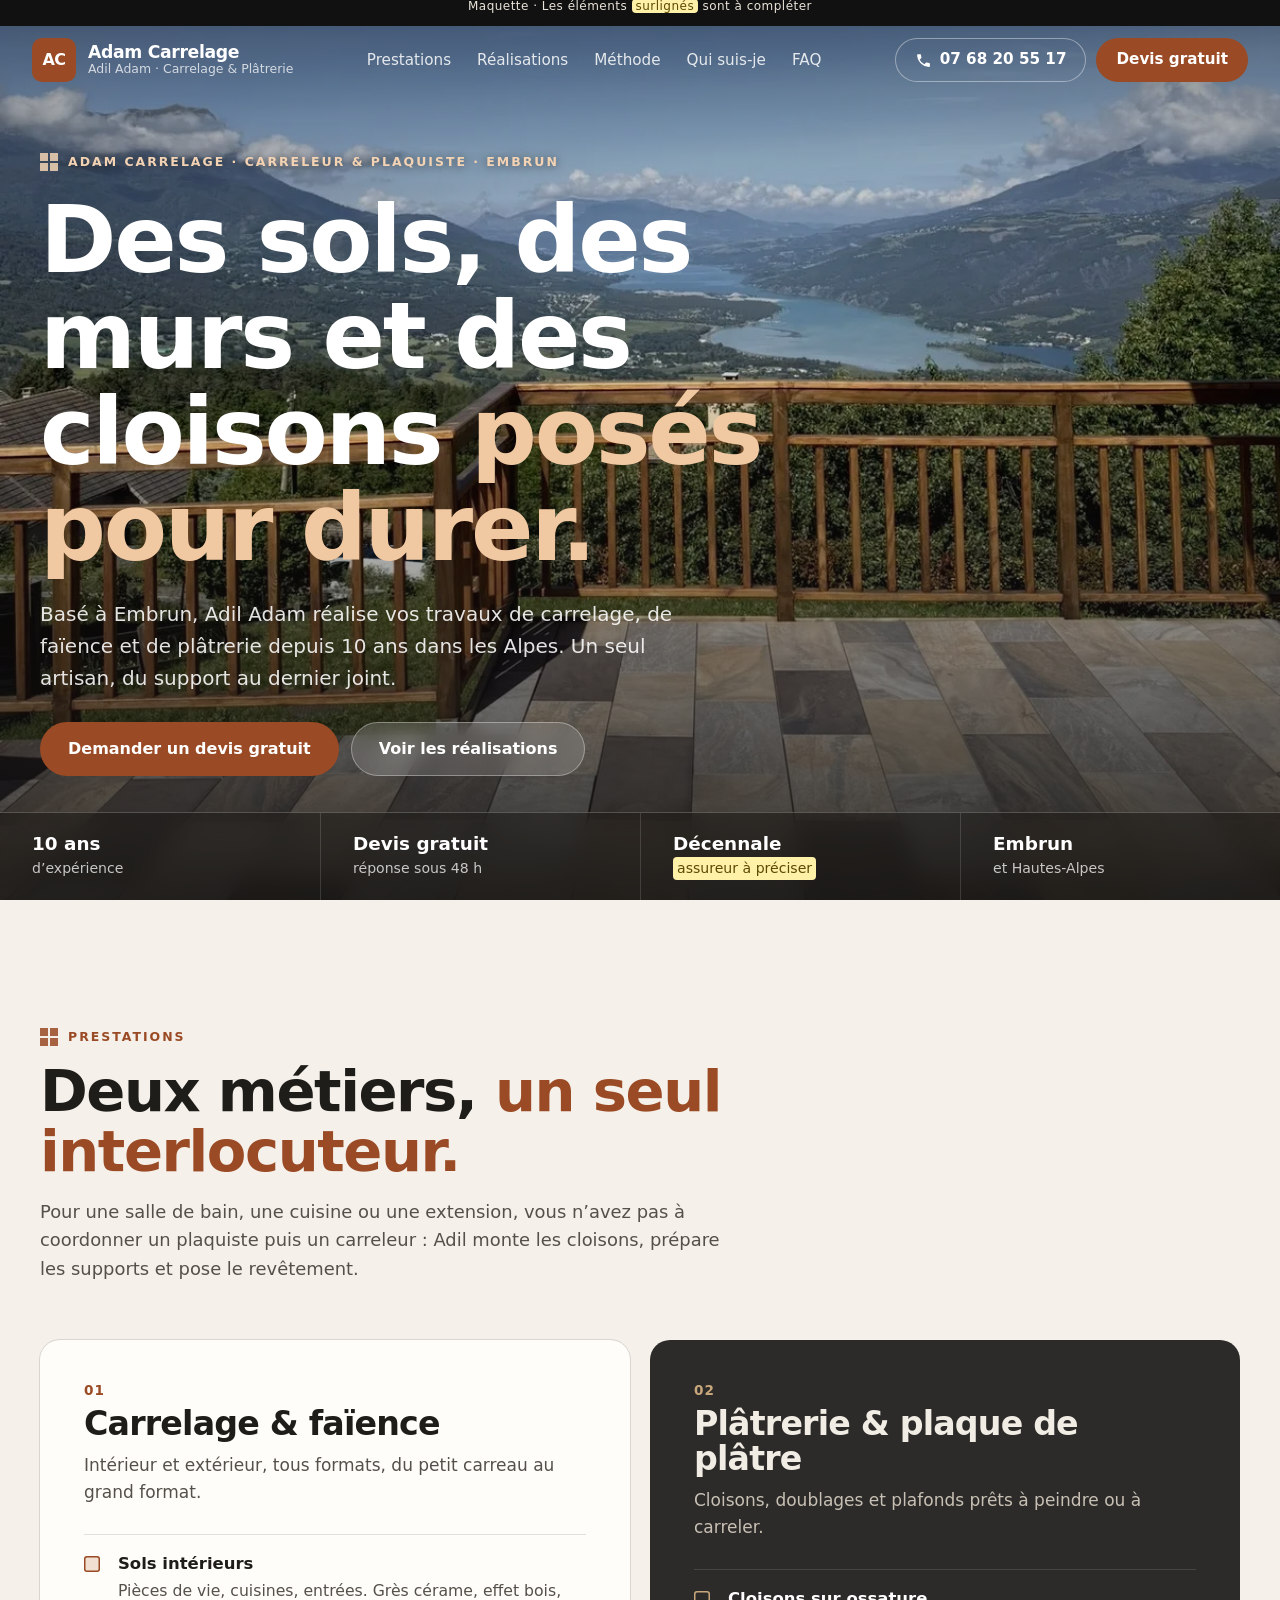
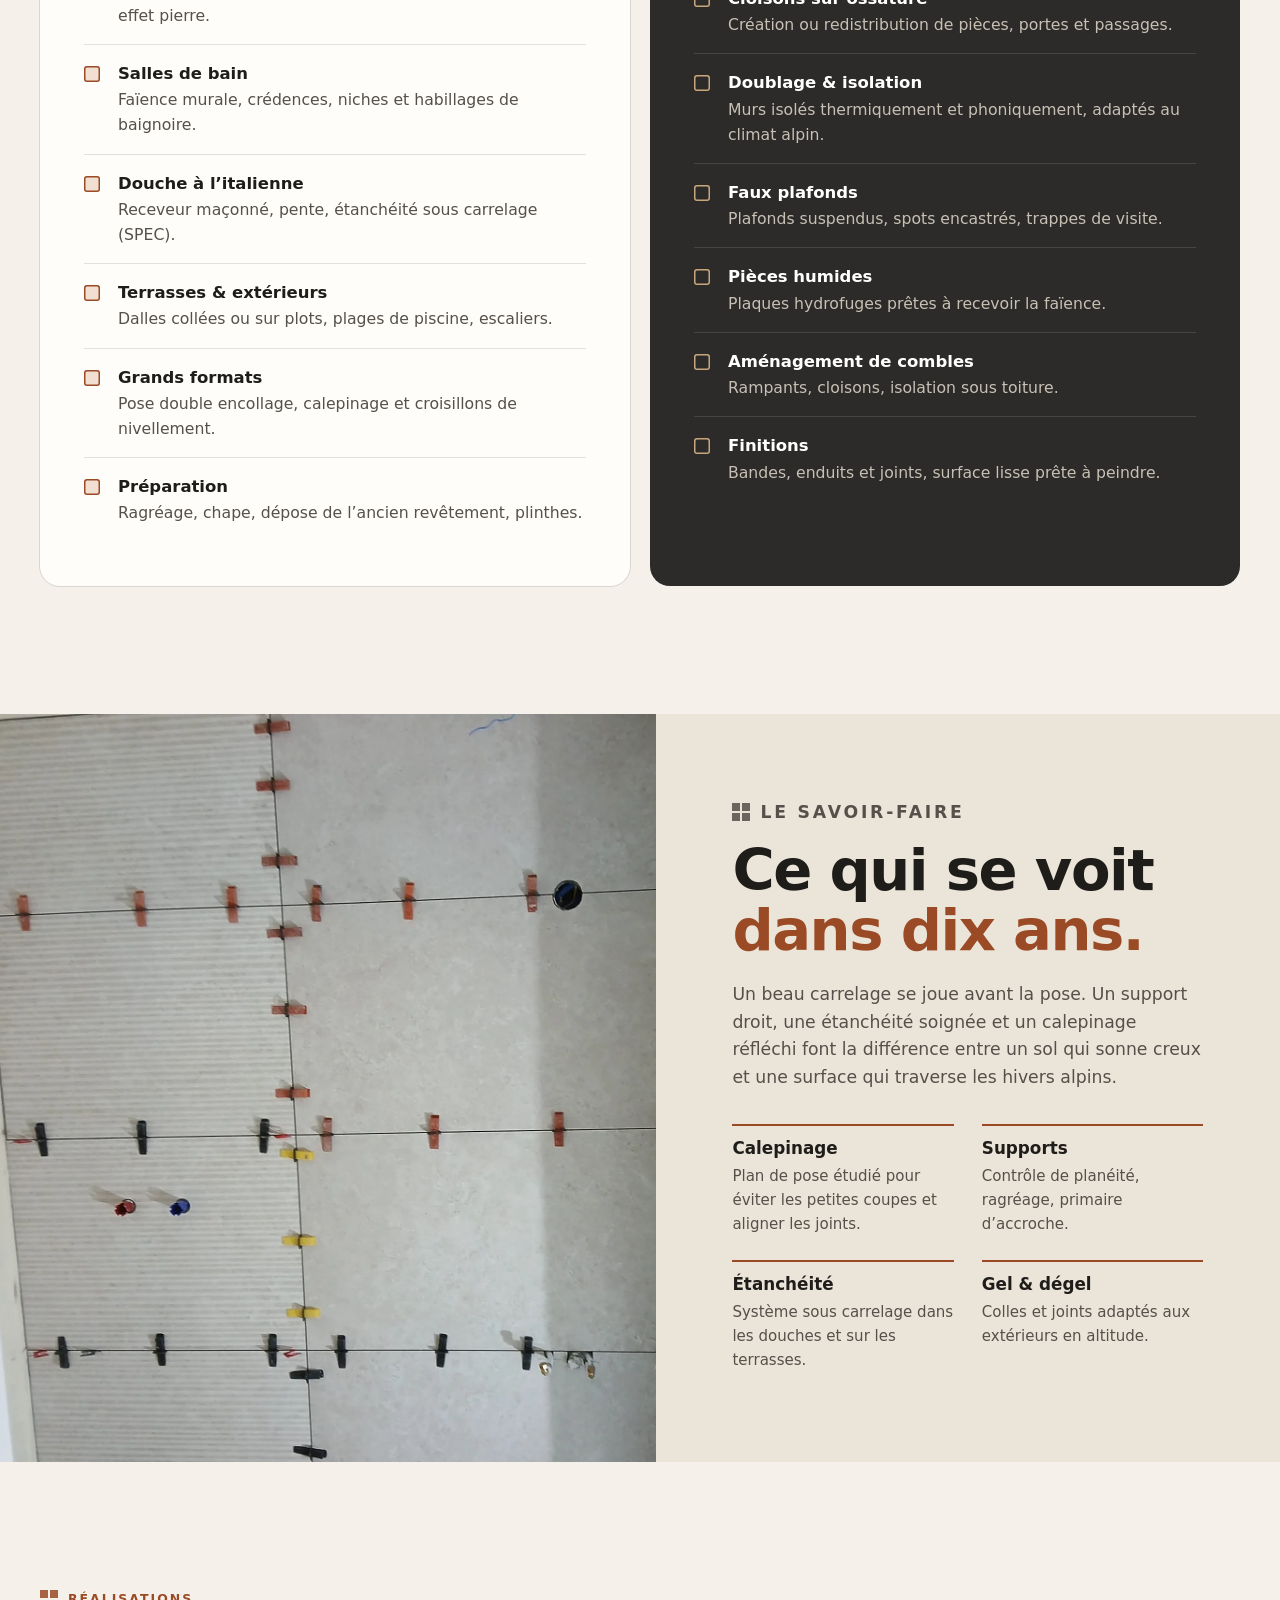
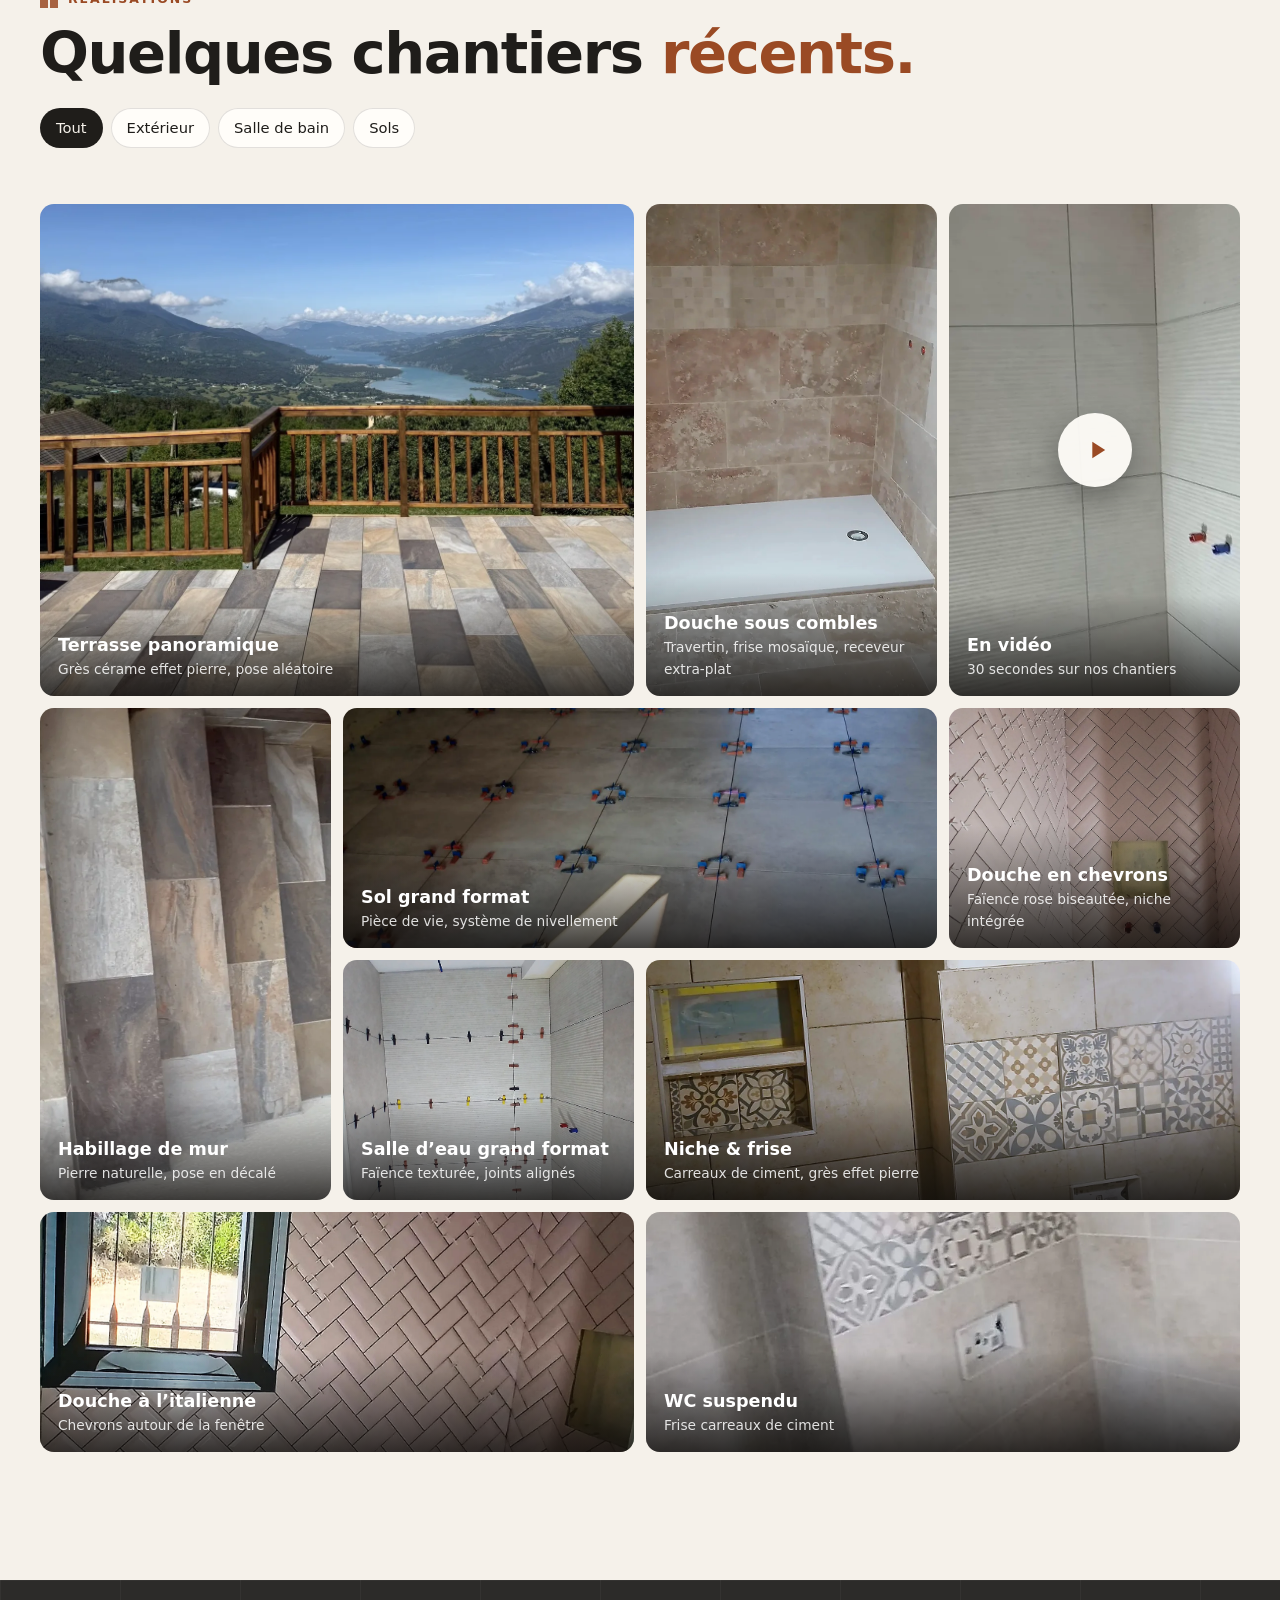
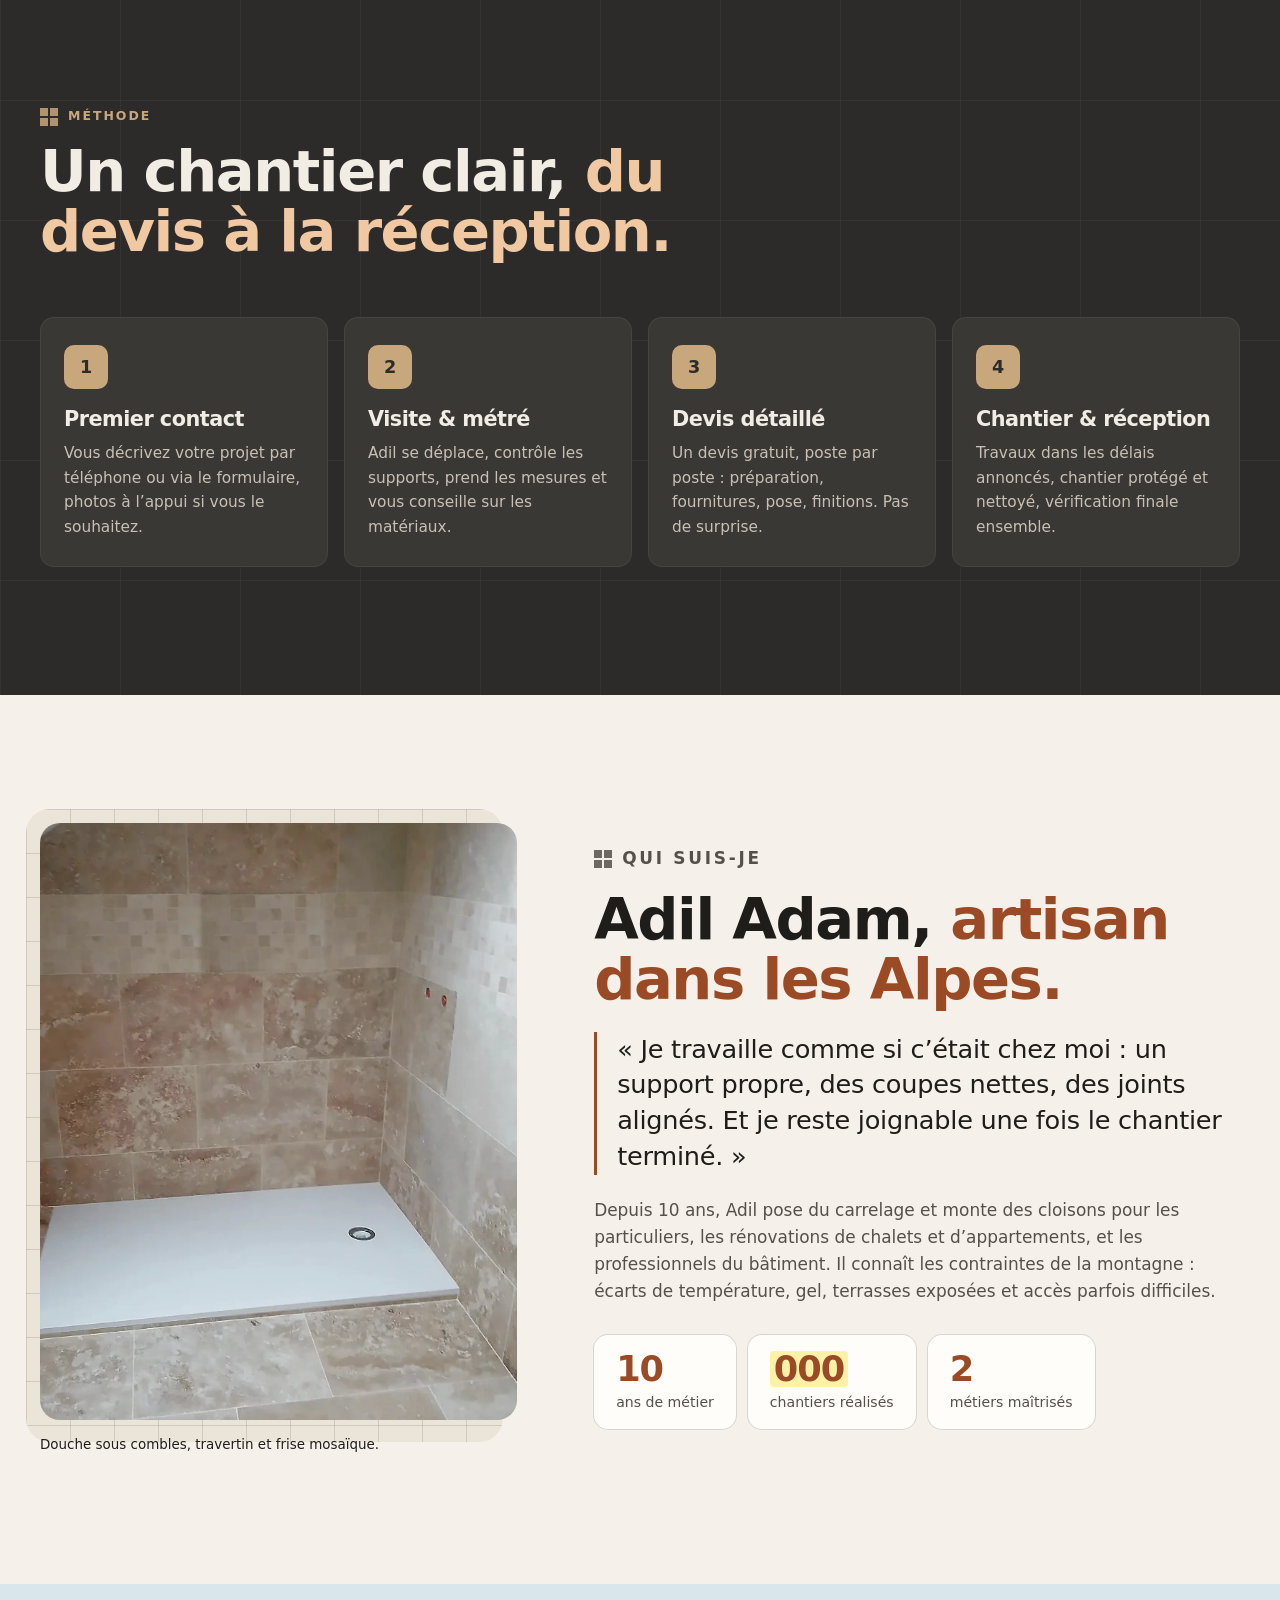
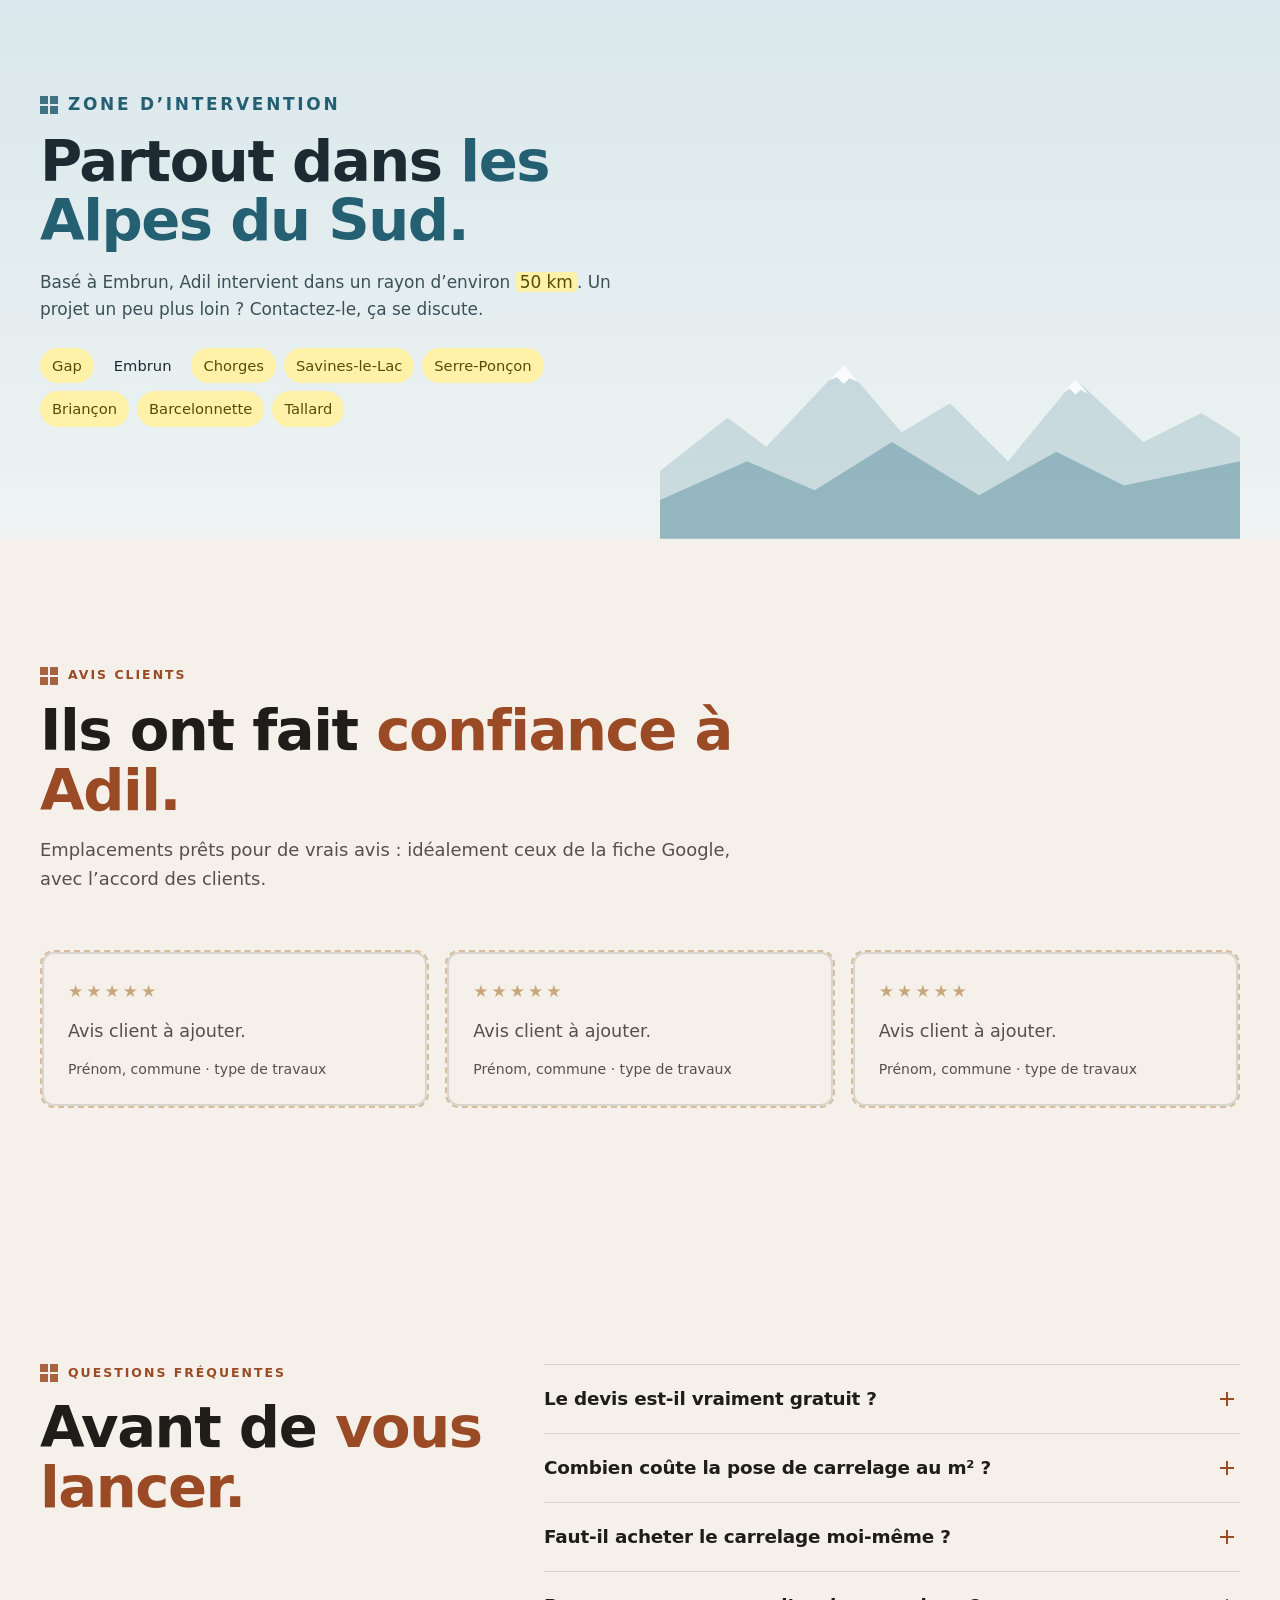
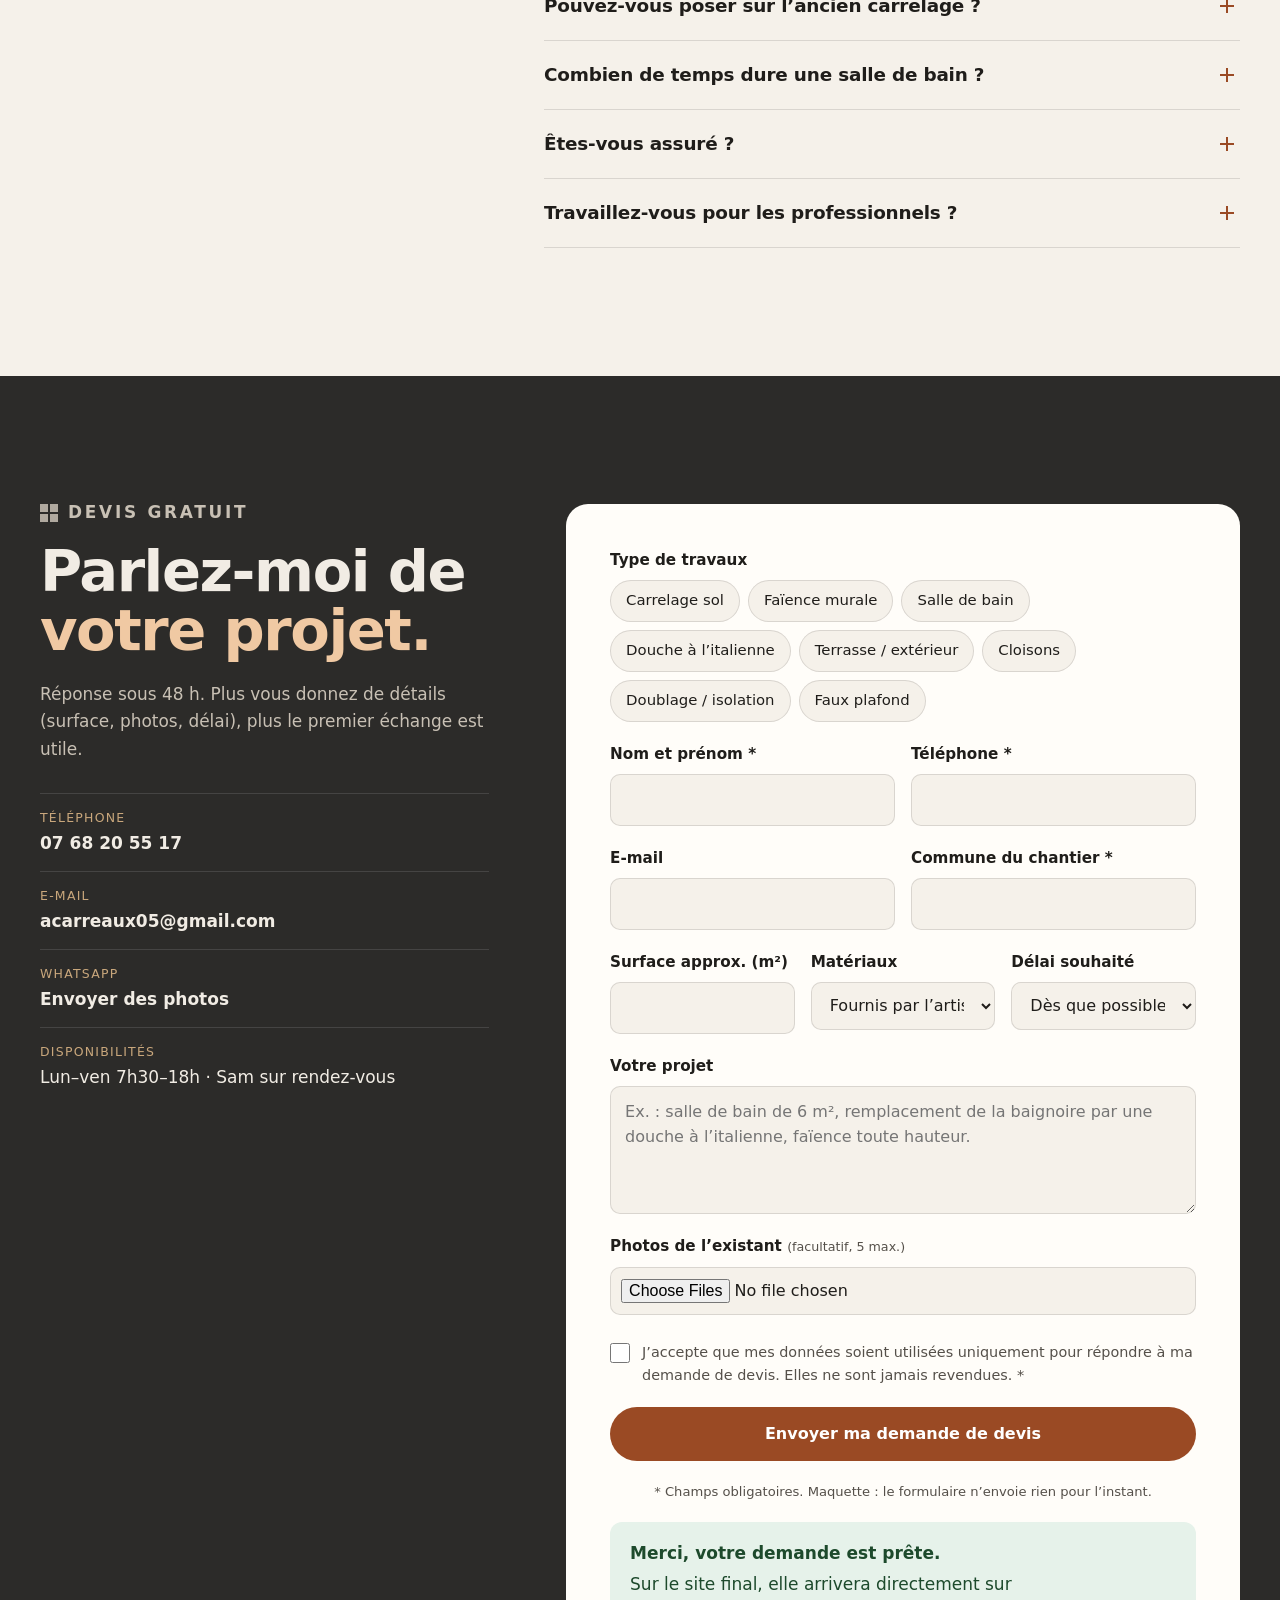
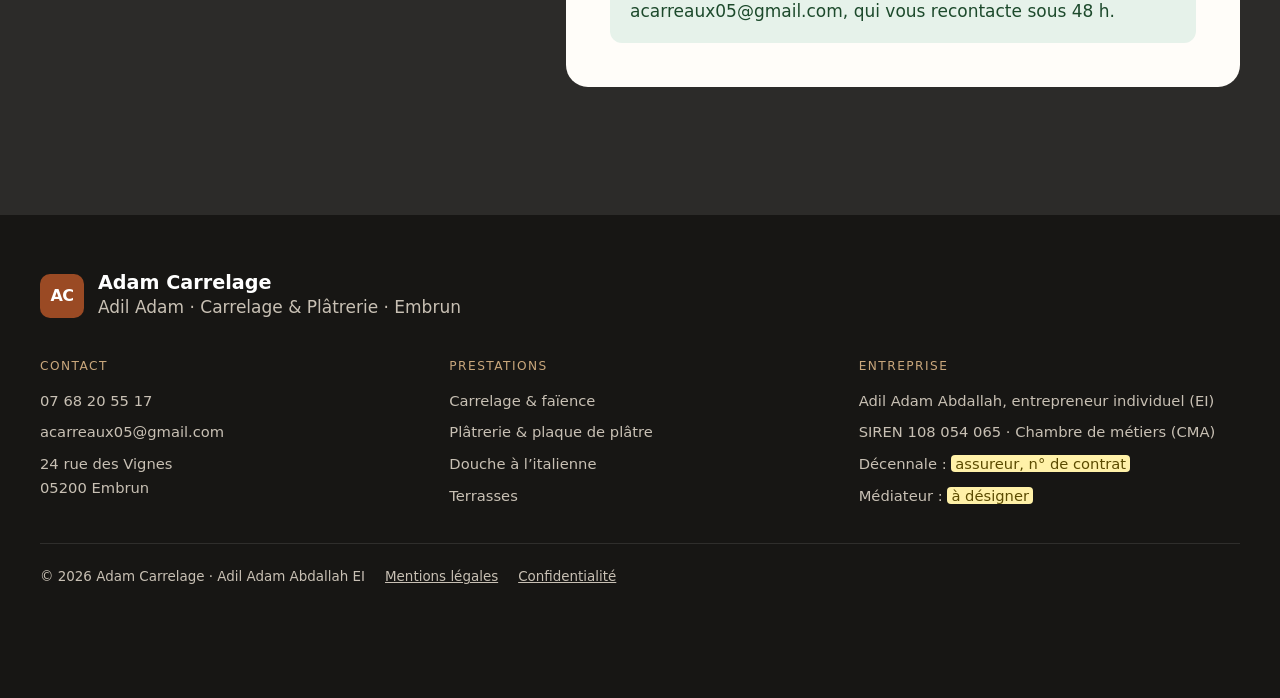
==== commit d6c6ff6b: "Retouch travertine shower photo Co-Authored-By: Claude Opus 5.5 <noreply@anthropic.com>" ====
--- a/index.html
+++ b/index.html
@@ -133,7 +133,7 @@
 
     <div class="gallery">
       <figure class="g g--wide" data-c="ext"><img loading="lazy" src="assets/img/terrasse.webp" alt="Terrasse en grès effet pierre avec vue sur le lac de Serre-Ponçon"><figcaption><strong>Terrasse panoramique</strong><span>Grès cérame effet pierre, pose aléatoire</span></figcaption></figure>
-      <figure class="g g--tall" data-c="sdb"><img loading="lazy" src="assets/img/douche-travertin.webp" alt="Douche sous combles habillée de travertin, frise de mosaïque et niche, receveur extra-plat blanc"><figcaption><strong>Douche sous combles</strong><span>Travertin, frise mosaïque, niche intégrée</span></figcaption></figure>
+      <figure class="g g--tall" data-c="sdb"><img loading="lazy" src="assets/img/douche-travertin.webp" alt="Douche sous combles habillée de travertin avec frise de mosaïque et receveur extra-plat blanc"><figcaption><strong>Douche sous combles</strong><span>Travertin, frise mosaïque, receveur extra-plat</span></figcaption></figure>
       <figure class="g g--tall g--video" data-c="sdb"><video src="assets/video/adam-carrelage-chantiers.mp4" poster="assets/video/adam-carrelage-poster.webp" preload="none" playsinline aria-label="Vidéo : quelques chantiers récents d’Adam Carrelage"></video><button class="play" type="button" aria-label="Lire la vidéo des chantiers"><span><svg viewBox="0 0 24 24" aria-hidden="true"><path d="M8 5v14l11-7z"/></svg></span></button><figcaption><strong>En vidéo</strong><span>30 secondes sur nos chantiers</span></figcaption></figure>
       <figure class="g g--tall" data-c="ext"><img loading="lazy" src="assets/img/mur.webp" alt="Mur en dalles de pierre naturelle posées en décalé" style="object-position:30% 50%"><figcaption><strong>Habillage de mur</strong><span>Pierre naturelle, pose en décalé</span></figcaption></figure>
       <figure class="g g--wide" data-c="sol"><img loading="lazy" src="assets/img/sol-grand-format.webp" alt="Grand carrelage de sol gris en cours de pose avec système de nivellement"><figcaption><strong>Sol grand format</strong><span>Pièce de vie, système de nivellement</span></figcaption></figure>
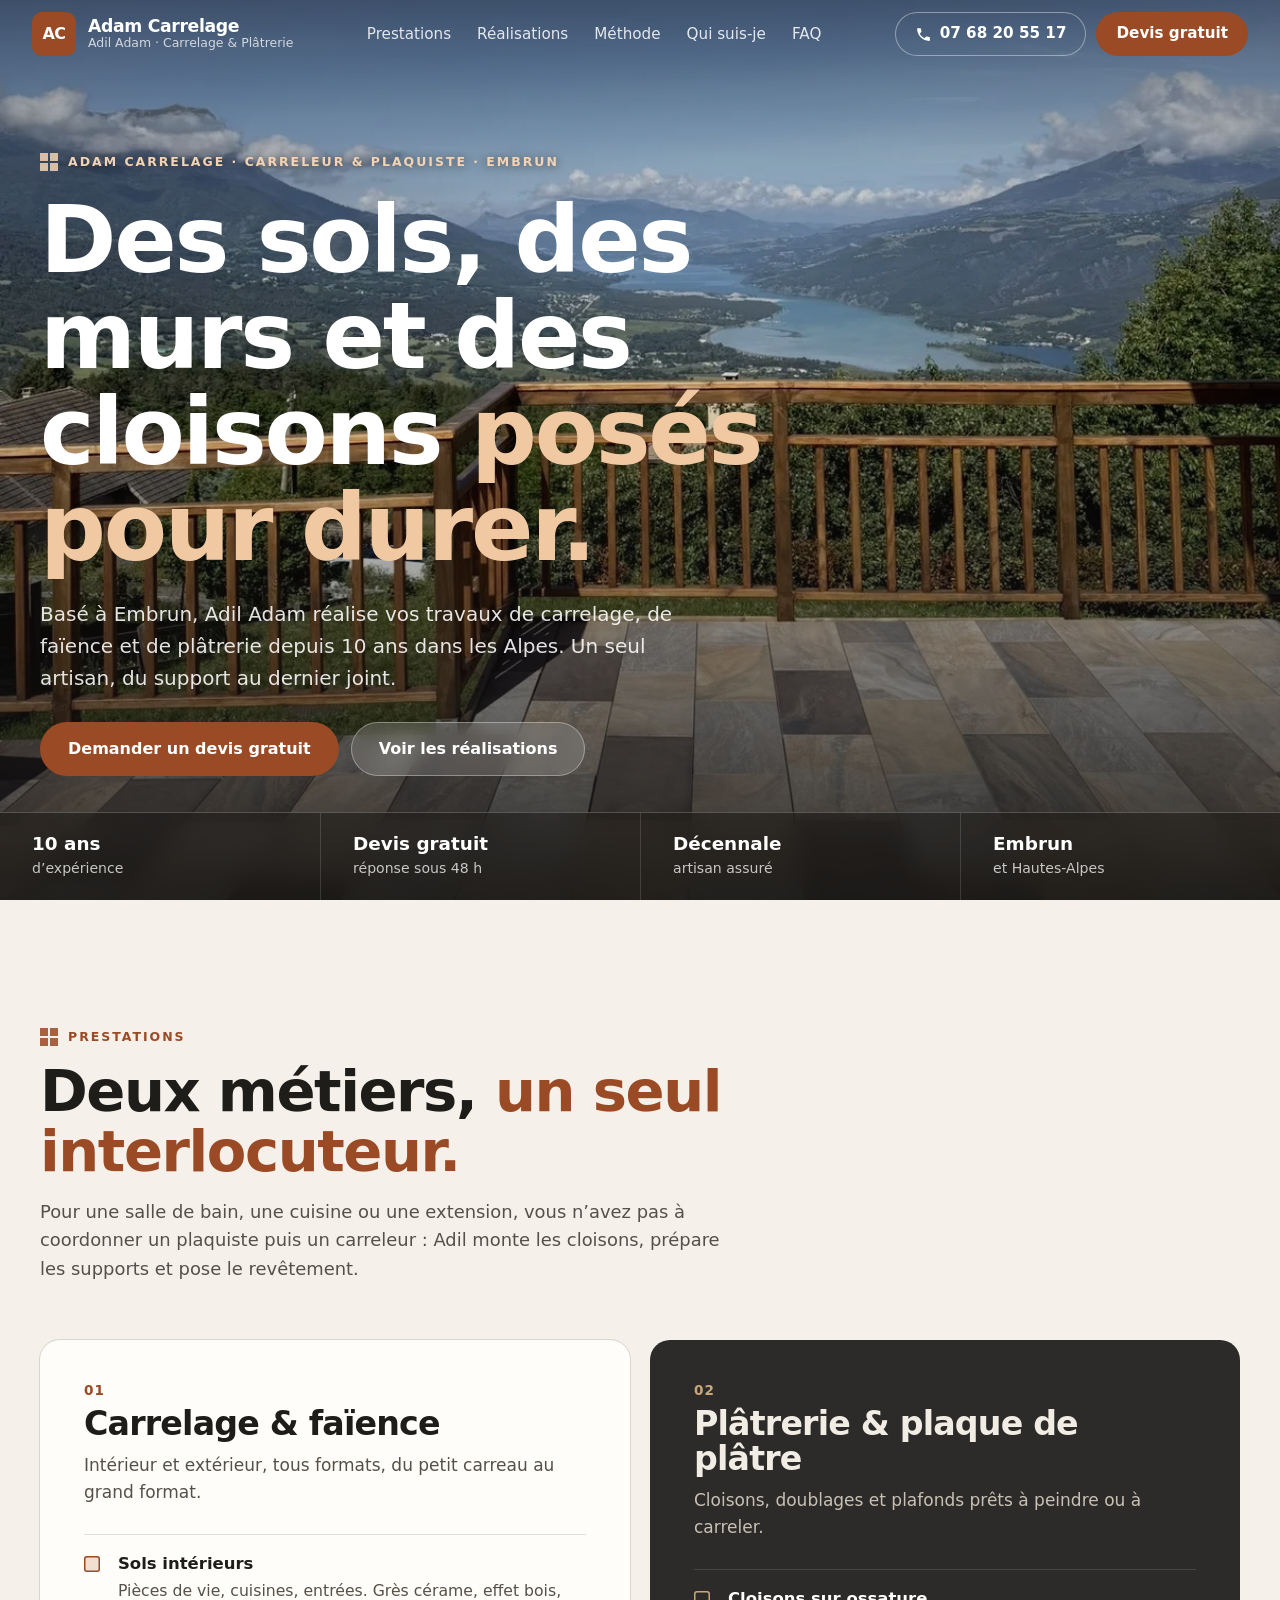
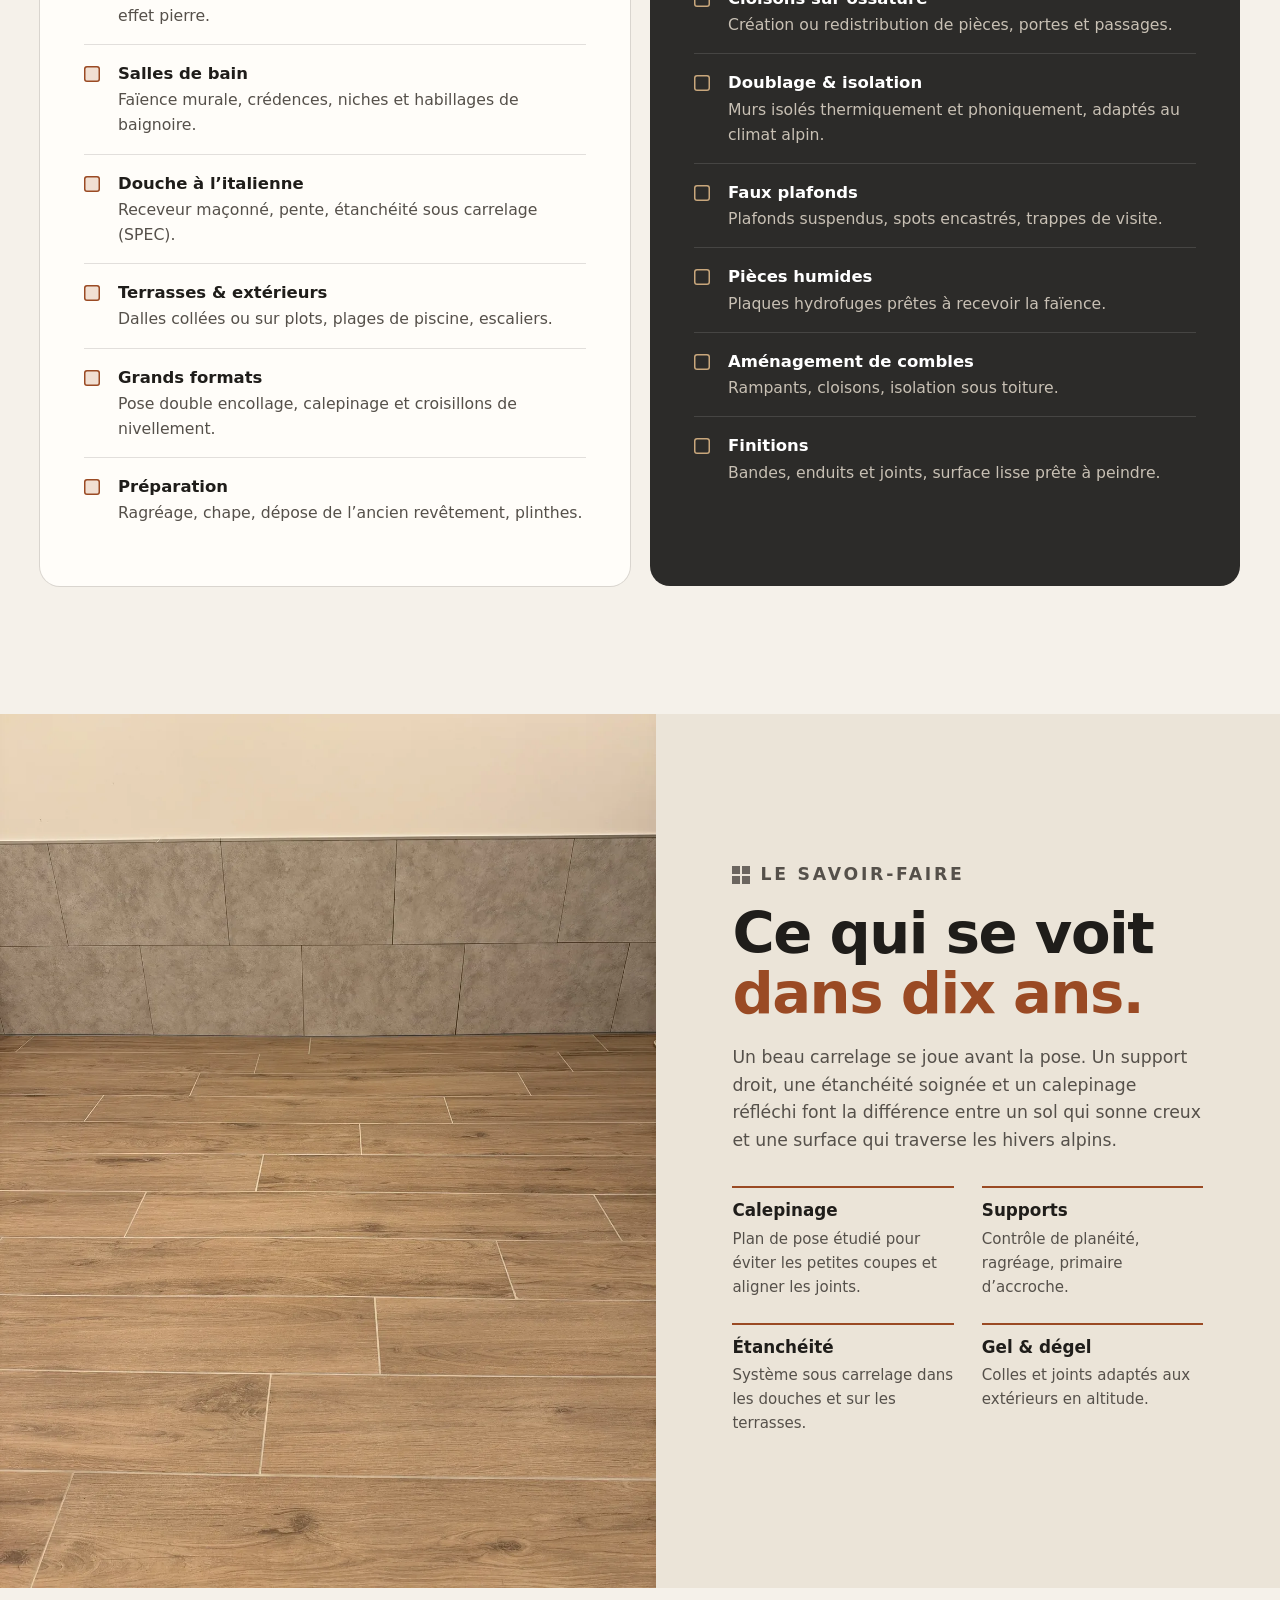
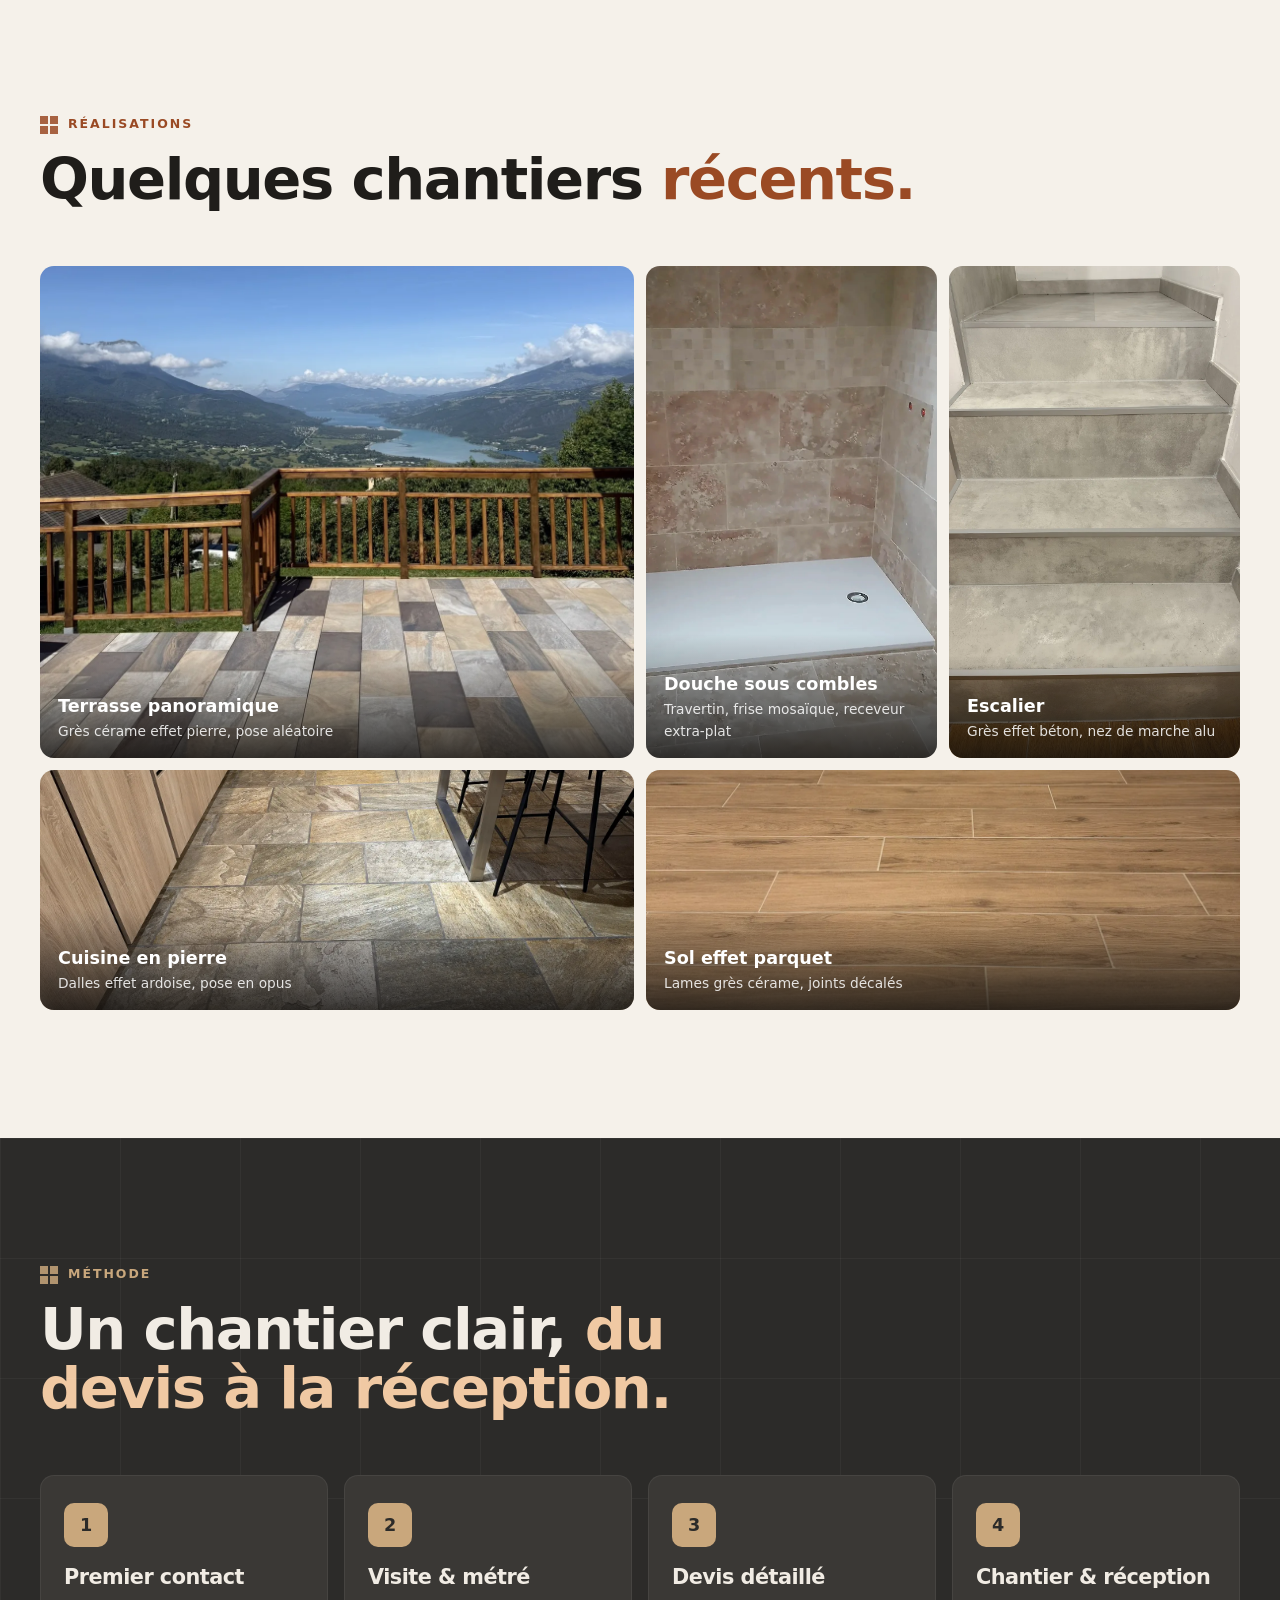
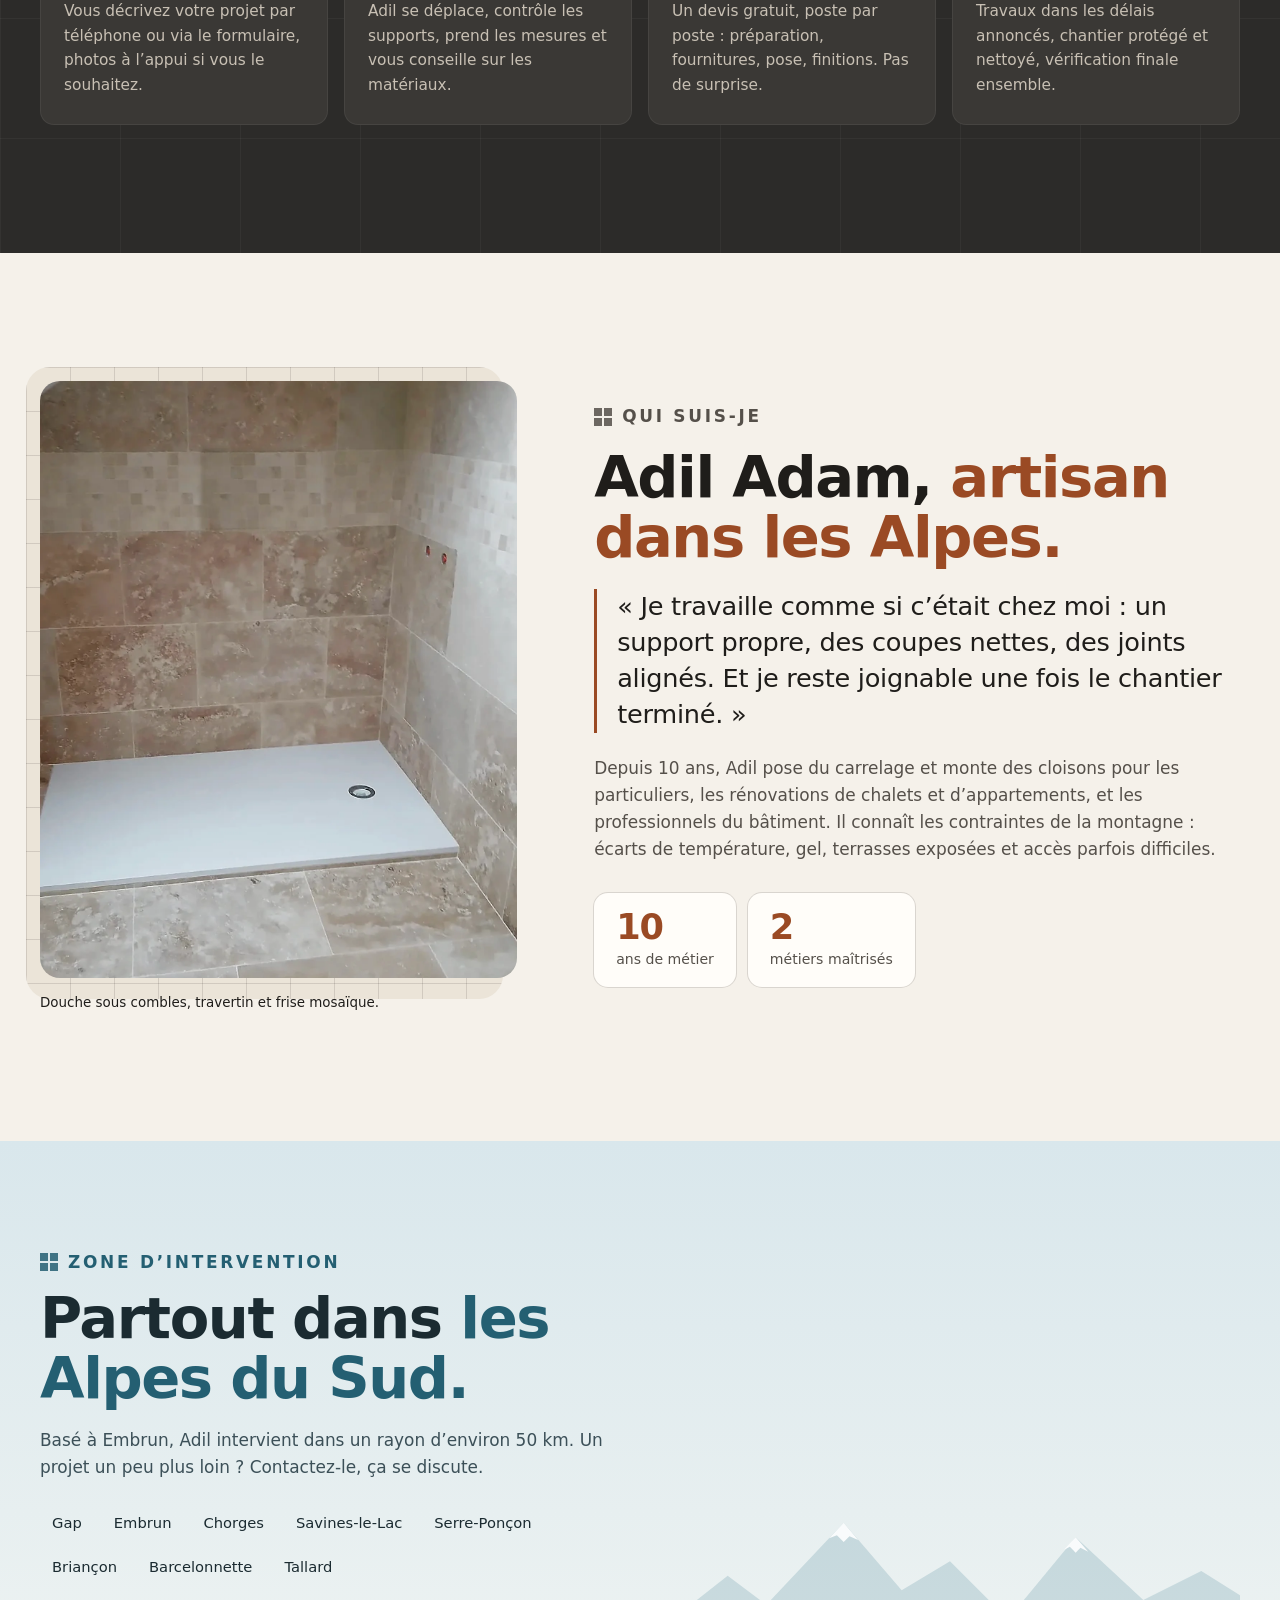
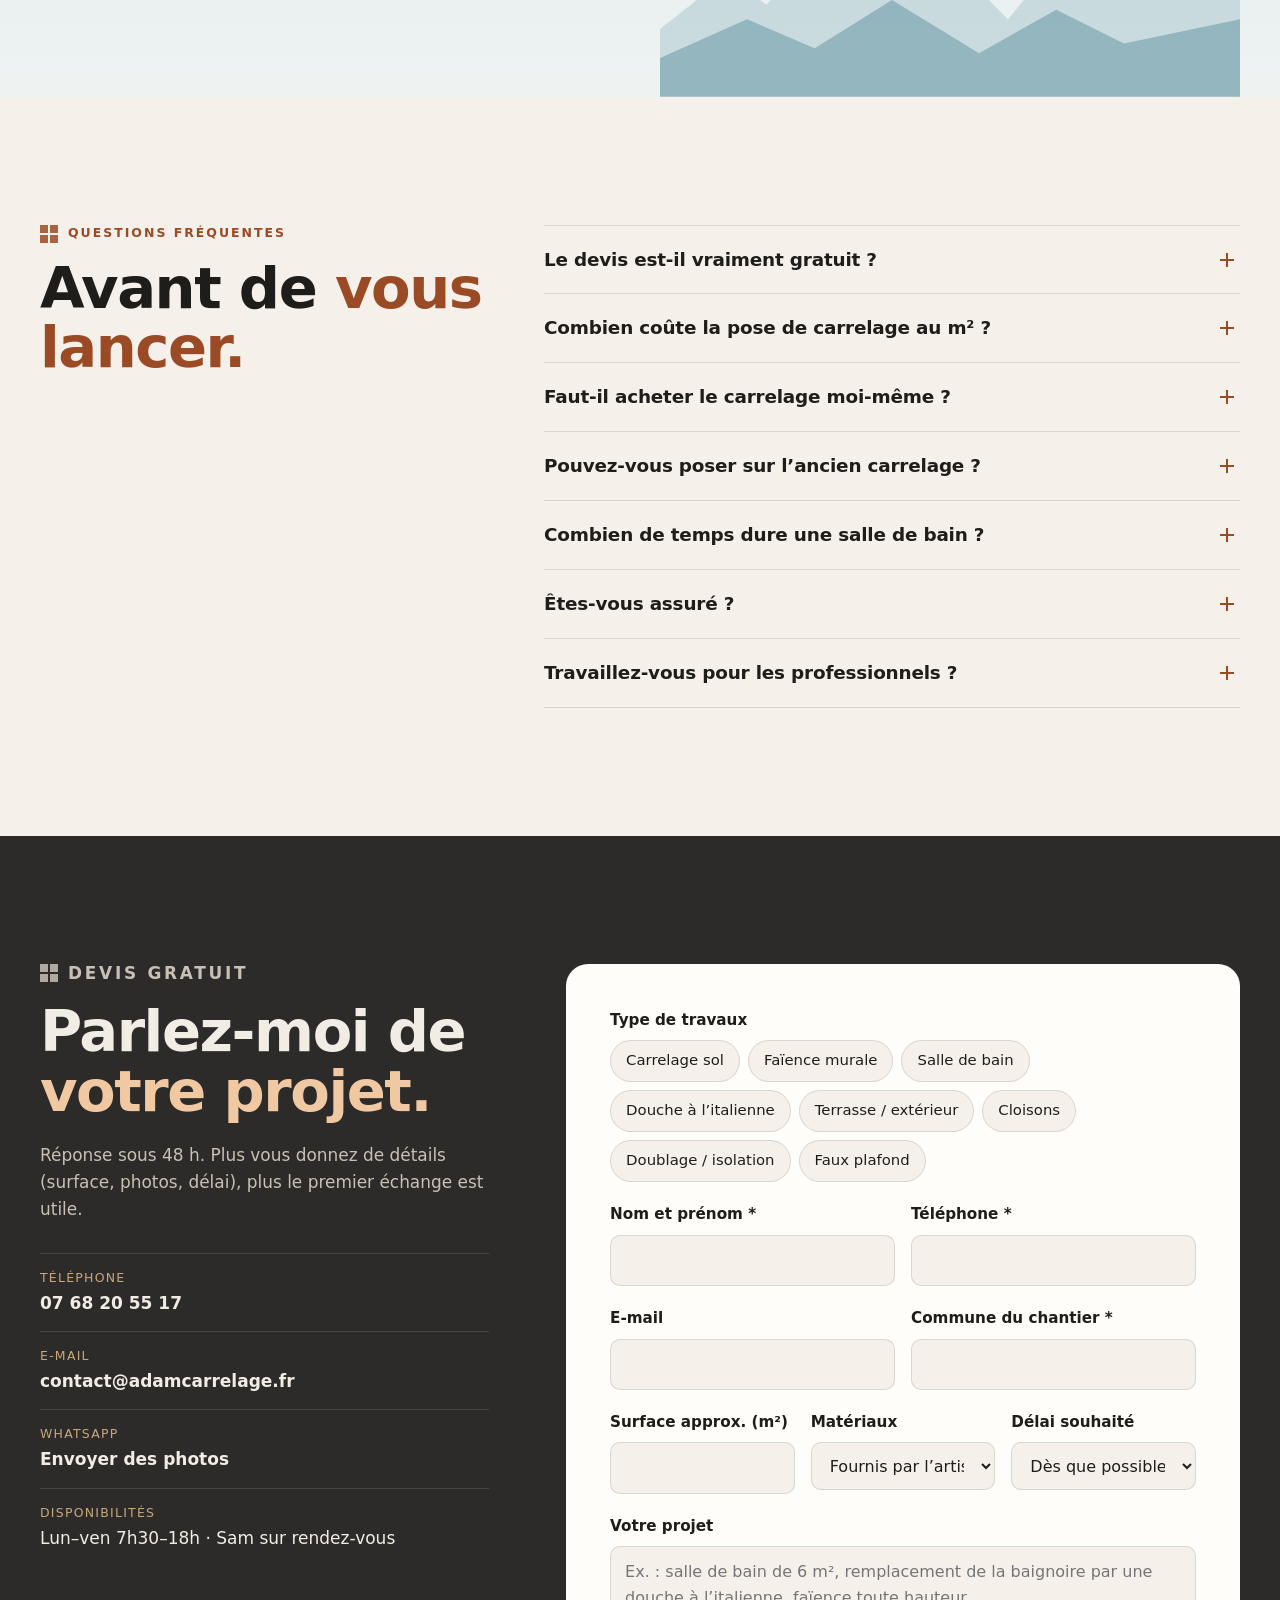
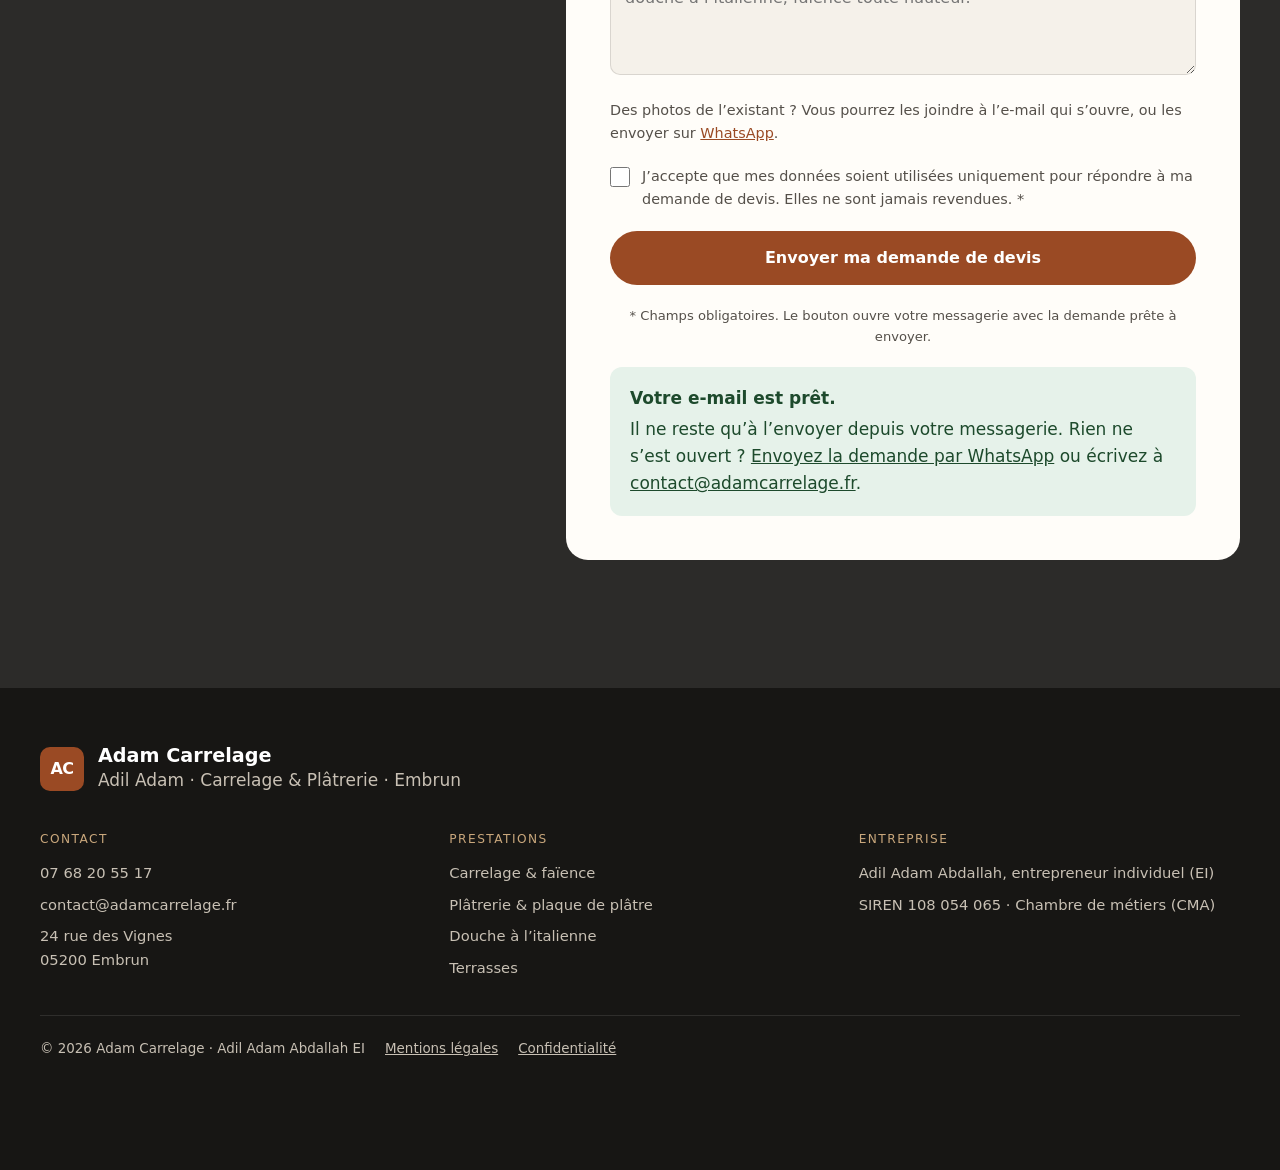
==== commit 930fcc90: "Preview: final site with finished-work photos only (stairs, stone kitchen, wood-effect floor) Co-Aut" ====
--- a/index.html
+++ b/index.html
@@ -1,17 +1,24 @@
 <!doctype html>
 <html lang="fr">
-<head>
+<head><meta name="robots" content="noindex">
 <meta charset="utf-8">
 <meta name="viewport" content="width=device-width, initial-scale=1">
 <title>Adam Carrelage · Embrun</title>
 <meta name="description" content="Adam Carrelage : Adil Adam, carreleur et plaquiste à Embrun (Hautes-Alpes) depuis 10 ans. Carrelage, faïence, douche à l’italienne, terrasses, cloisons et doublages en plaque de plâtre. Devis gratuit.">
-<meta name="robots" content="noindex">
+<link rel="canonical" href="https://adamcarrelage.fr/">
+<link rel="icon" href="favicon.svg" type="image/svg+xml">
+<meta property="og:type" content="website">
+<meta property="og:locale" content="fr_FR">
+<meta property="og:title" content="Adam Carrelage · Carreleur et plaquiste à Embrun">
+<meta property="og:description" content="Carrelage, faïence, douches à l’italienne, terrasses et plâtrerie dans les Hautes-Alpes. Devis gratuit.">
+<meta property="og:url" content="https://adamcarrelage.fr/">
+<meta property="og:image" content="https://adamcarrelage.fr/assets/img/douche-travertin.webp">
+<script type="application/ld+json">{"@context":"https://schema.org","@type":"HomeAndConstructionBusiness","name":"Adam Carrelage","url":"https://adamcarrelage.fr/","telephone":"+33768205517","email":"contact@adamcarrelage.fr","image":"https://adamcarrelage.fr/assets/img/douche-travertin.webp","founder":{"@type":"Person","name":"Adil Adam Abdallah"},"address":{"@type":"PostalAddress","streetAddress":"24 rue des Vignes","postalCode":"05200","addressLocality":"Embrun","addressRegion":"Hautes-Alpes","addressCountry":"FR"},"areaServed":["Embrun","Gap","Chorges","Savines-le-Lac","Briançon","Barcelonnette","Tallard","Hautes-Alpes"],"identifier":{"@type":"PropertyValue","propertyID":"SIREN","value":"108054065"},"priceRange":"€€"}</script>
 <meta name="theme-color" content="#2c2b29">
 <link rel="preload" href="assets/fonts/bricolage.woff2" as="font" type="font/woff2" crossorigin>
 <link rel="stylesheet" href="assets/style.css">
 </head>
 <body>
-<div class="maquette" role="note">Maquette · Les éléments <span class="todo">surlignés</span> sont à compléter</div>
 <a class="skip" href="#main">Aller au contenu</a>
 
 <header class="head" id="top">
@@ -53,7 +60,7 @@
     <ul class="proof">
       <li><strong>10 ans</strong><span>d’expérience</span></li>
       <li><strong>Devis gratuit</strong><span>réponse sous 48 h</span></li>
-      <li><strong>Décennale</strong><span class="todo">assureur à préciser</span></li>
+      <li><strong>Décennale</strong><span>artisan assuré</span></li>
       <li><strong>Embrun</strong><span>et Hautes-Alpes</span></li>
     </ul>
   </section>
@@ -102,7 +109,7 @@
 
   <!-- DETAIL -->
   <section class="detail">
-    <figure class="detail__img reveal"><img loading="lazy" src="assets/img/mur-grand-format.webp" alt="Mur en carrelage grand format pendant la pose, croisillons et cales de nivellement alignés au cordeau"></figure>
+    <figure class="detail__img reveal"><img loading="lazy" src="assets/img/sol-effet-bois.webp" alt="Sol en carrelage effet parquet, lames posées à joints décalés et joints réguliers"></figure>
     <div class="detail__t">
       <p class="eyebrow">Le savoir-faire</p>
       <h2>Ce qui se voit <em>dans dix ans.</em></h2>
@@ -123,25 +130,14 @@
         <p class="eyebrow">Réalisations</p>
         <h2>Quelques chantiers <em>récents.</em></h2>
       </div>
-      <div class="chips" role="group" aria-label="Filtrer les réalisations">
-        <button class="chip" aria-pressed="true" data-f="all">Tout</button>
-        <button class="chip" aria-pressed="false" data-f="ext">Extérieur</button>
-        <button class="chip" aria-pressed="false" data-f="sdb">Salle de bain</button>
-        <button class="chip" aria-pressed="false" data-f="sol">Sols</button>
-      </div>
     </div>
 
     <div class="gallery">
       <figure class="g g--wide" data-c="ext"><img loading="lazy" src="assets/img/terrasse.webp" alt="Terrasse en grès effet pierre avec vue sur le lac de Serre-Ponçon"><figcaption><strong>Terrasse panoramique</strong><span>Grès cérame effet pierre, pose aléatoire</span></figcaption></figure>
       <figure class="g g--tall" data-c="sdb"><img loading="lazy" src="assets/img/douche-travertin.webp" alt="Douche sous combles habillée de travertin avec frise de mosaïque et receveur extra-plat blanc"><figcaption><strong>Douche sous combles</strong><span>Travertin, frise mosaïque, receveur extra-plat</span></figcaption></figure>
-      <figure class="g g--tall g--video" data-c="sdb"><video src="assets/video/adam-carrelage-chantiers.mp4" poster="assets/video/adam-carrelage-poster.webp" preload="none" playsinline aria-label="Vidéo : quelques chantiers récents d’Adam Carrelage"></video><button class="play" type="button" aria-label="Lire la vidéo des chantiers"><span><svg viewBox="0 0 24 24" aria-hidden="true"><path d="M8 5v14l11-7z"/></svg></span></button><figcaption><strong>En vidéo</strong><span>30 secondes sur nos chantiers</span></figcaption></figure>
-      <figure class="g g--tall" data-c="ext"><img loading="lazy" src="assets/img/mur.webp" alt="Mur en dalles de pierre naturelle posées en décalé" style="object-position:30% 50%"><figcaption><strong>Habillage de mur</strong><span>Pierre naturelle, pose en décalé</span></figcaption></figure>
-      <figure class="g g--wide" data-c="sol"><img loading="lazy" src="assets/img/sol-grand-format.webp" alt="Grand carrelage de sol gris en cours de pose avec système de nivellement"><figcaption><strong>Sol grand format</strong><span>Pièce de vie, système de nivellement</span></figcaption></figure>
-      <figure class="g" data-c="sdb"><img loading="lazy" src="assets/img/douche-chevrons.webp" alt="Douche en faïence rose posée en chevrons avec niche intégrée" style="object-position:50% 40%"><figcaption><strong>Douche en chevrons</strong><span>Faïence rose biseautée, niche intégrée</span></figcaption></figure>
-      <figure class="g" data-c="sdb"><img loading="lazy" src="assets/img/douche-grand-format.webp" alt="Salle d’eau en carrelage mural grand format texturé, pendant la pose"><figcaption><strong>Salle d’eau grand format</strong><span>Faïence texturée, joints alignés</span></figcaption></figure>
-      <figure class="g g--wide" data-c="sdb"><img loading="lazy" src="assets/img/sdb-niche.webp" alt="Niche et frise de carreaux de ciment dans une salle de bain en grès effet pierre"><figcaption><strong>Niche &amp; frise</strong><span>Carreaux de ciment, grès effet pierre</span></figcaption></figure>
-      <figure class="g g--wide" data-c="sdb"><img loading="lazy" src="assets/img/douche-fenetre.webp" alt="Douche à l’italienne en chevrons roses autour d’une fenêtre"><figcaption><strong>Douche à l’italienne</strong><span>Chevrons autour de la fenêtre</span></figcaption></figure>
-      <figure class="g g--wide" data-c="sdb"><img loading="lazy" src="assets/img/wc-carreaux-ciment.webp" alt="Habillage de WC suspendu avec frise de carreaux de ciment" style="object-position:50% 30%"><figcaption><strong>WC suspendu</strong><span>Frise carreaux de ciment</span></figcaption></figure>
+      <figure class="g g--tall" data-c="sol"><img loading="lazy" src="assets/img/escalier.webp" alt="Escalier habillé de carrelage effet béton gris avec nez de marche en aluminium" style="object-position:50% 45%"><figcaption><strong>Escalier</strong><span>Grès effet béton, nez de marche alu</span></figcaption></figure>
+      <figure class="g g--wide" data-c="sol"><img loading="lazy" src="assets/img/sol-pierre-cuisine.webp" alt="Sol de cuisine en dalles effet pierre naturelle posées en opus"><figcaption><strong>Cuisine en pierre</strong><span>Dalles effet ardoise, pose en opus</span></figcaption></figure>
+      <figure class="g g--wide" data-c="sol"><img loading="lazy" src="assets/img/sol-effet-bois.webp" alt="Sol en carrelage effet parquet chêne posé à joints décalés, plinthe en grès gris" style="object-position:50% 60%"><figcaption><strong>Sol effet parquet</strong><span>Lames grès cérame, joints décalés</span></figcaption></figure>
     </div>
   </section>
 
@@ -174,7 +170,6 @@
       <p>Depuis 10 ans, Adil pose du carrelage et monte des cloisons pour les particuliers, les rénovations de chalets et d’appartements, et les professionnels du bâtiment. Il connaît les contraintes de la montagne : écarts de température, gel, terrasses exposées et accès parfois difficiles.</p>
       <ul class="facts">
         <li><strong>10</strong><span>ans de métier</span></li>
-        <li><strong class="todo">000</strong><span>chantiers réalisés</span></li>
         <li><strong>2</strong><span>métiers maîtrisés</span></li>
       </ul>
     </div>
@@ -186,26 +181,12 @@
       <div>
         <p class="eyebrow">Zone d’intervention</p>
         <h2>Partout dans <em>les Alpes du Sud.</em></h2>
-        <p>Basé à Embrun, Adil intervient dans un rayon d’environ <span class="todo">50 km</span>. Un projet un peu plus loin ? Contactez-le, ça se discute.</p>
+        <p>Basé à Embrun, Adil intervient dans un rayon d’environ 50 km. Un projet un peu plus loin ? Contactez-le, ça se discute.</p>
         <ul class="towns">
-          <li class="todo">Gap</li><li>Embrun</li><li class="todo">Chorges</li><li class="todo">Savines-le-Lac</li><li class="todo">Serre-Ponçon</li><li class="todo">Briançon</li><li class="todo">Barcelonnette</li><li class="todo">Tallard</li>
+          <li>Gap</li><li>Embrun</li><li>Chorges</li><li>Savines-le-Lac</li><li>Serre-Ponçon</li><li>Briançon</li><li>Barcelonnette</li><li>Tallard</li>
         </ul>
       </div>
       <svg class="ridge" viewBox="0 0 600 220" aria-hidden="true"><path d="M0 220 L0 150 L70 95 L110 125 L190 40 L250 110 L300 80 L360 140 L430 55 L500 120 L560 90 L600 115 L600 220 Z" fill="currentColor" opacity=".18"/><path d="M0 220 L0 180 L90 140 L160 170 L240 120 L330 175 L410 130 L480 165 L600 140 L600 220 Z" fill="currentColor" opacity=".35"/><path d="M175 56 L190 40 L205 58 L196 54 L190 60 L183 53 Z M418 68 L430 55 L443 70 L435 66 L430 71 L424 65 Z" fill="#fff" opacity=".9"/></svg>
-    </div>
-  </section>
-
-  <!-- AVIS -->
-  <section class="wrap sec" id="avis">
-    <div class="sec__head">
-      <p class="eyebrow">Avis clients</p>
-      <h2>Ils ont fait <em>confiance à Adil.</em></h2>
-      <p class="sec__lede">Emplacements prêts pour de vrais avis : idéalement ceux de la fiche Google, avec l’accord des clients.</p>
-    </div>
-    <div class="reviews">
-      <blockquote class="review ph-review"><div class="stars" aria-hidden="true">★★★★★</div><p>Avis client à ajouter.</p><footer>Prénom, commune · type de travaux</footer></blockquote>
-      <blockquote class="review ph-review"><div class="stars" aria-hidden="true">★★★★★</div><p>Avis client à ajouter.</p><footer>Prénom, commune · type de travaux</footer></blockquote>
-      <blockquote class="review ph-review"><div class="stars" aria-hidden="true">★★★★★</div><p>Avis client à ajouter.</p><footer>Prénom, commune · type de travaux</footer></blockquote>
     </div>
   </section>
 
@@ -221,7 +202,7 @@
       <details><summary>Faut-il acheter le carrelage moi-même ?</summary><p>Comme vous préférez. Adil peut fournir les matériaux, ou poser ceux que vous avez choisis en vous conseillant sur les quantités, la colle et les joints adaptés.</p></details>
       <details><summary>Pouvez-vous poser sur l’ancien carrelage ?</summary><p>Souvent oui, si l’ancien revêtement est sain, plan et bien adhérent. Sinon, il faut le déposer. Le diagnostic est fait lors de la visite.</p></details>
       <details><summary>Combien de temps dure une salle de bain ?</summary><p>Comptez en général de une à trois semaines selon la surface, la création ou non de cloisons et la douche à l’italienne. Le planning exact figure sur le devis.</p></details>
-      <details><summary>Êtes-vous assuré ?</summary><p>Adil est couvert par une assurance responsabilité civile professionnelle et une garantie décennale. <span class="todo">Assureur et numéro de contrat à indiquer.</span></p></details>
+      <details><summary>Êtes-vous assuré ?</summary><p>Adil est couvert par une assurance responsabilité civile professionnelle et une garantie décennale.</p></details>
       <details><summary>Travaillez-vous pour les professionnels ?</summary><p>Oui : particuliers, agences, syndics, constructeurs et entreprises générales du bâtiment en sous-traitance.</p></details>
     </div>
   </section>
@@ -235,7 +216,7 @@
         <p>Réponse sous 48 h. Plus vous donnez de détails (surface, photos, délai), plus le premier échange est utile.</p>
         <ul class="contact">
           <li><small>Téléphone</small><a href="tel:+33768205517">07 68 20 55 17</a></li>
-          <li><small>E-mail</small><a href="mailto:acarreaux05@gmail.com">acarreaux05@gmail.com</a></li>
+          <li><small>E-mail</small><a href="mailto:contact@adamcarrelage.fr">contact@adamcarrelage.fr</a></li>
           <li><small>WhatsApp</small><a href="https://wa.me/33768205517" target="_blank" rel="noopener">Envoyer des photos</a></li>
           <li><small>Disponibilités</small>Lun–ven 7h30–18h · Sam sur rendez-vous</li>
         </ul>
@@ -271,12 +252,12 @@
           <div class="field"><label for="f-delai">Délai souhaité</label><select id="f-delai" name="delai"><option>Dès que possible</option><option>Dans 1 à 3 mois</option><option>Dans plus de 3 mois</option><option>Pas de date fixe</option></select></div>
         </div>
         <div class="field"><label for="f-msg">Votre projet</label><textarea id="f-msg" name="message" rows="4" placeholder="Ex. : salle de bain de 6 m², remplacement de la baignoire par une douche à l’italienne, faïence toute hauteur."></textarea></div>
-        <div class="field file"><label for="f-photos">Photos de l’existant <small>(facultatif, 5 max.)</small></label><input id="f-photos" name="photos" type="file" accept="image/*" multiple><p class="file__list" id="file-list" aria-live="polite"></p></div>
+        <p class="form__hint">Des photos de l’existant ? Vous pourrez les joindre à l’e-mail qui s’ouvre, ou les envoyer sur <a href="https://wa.me/33768205517" target="_blank" rel="noopener">WhatsApp</a>.</p>
         <label class="consent"><input type="checkbox" name="rgpd" id="f-rgpd" required><span>J’accepte que mes données soient utilisées uniquement pour répondre à ma demande de devis. Elles ne sont jamais revendues. *</span></label>
         <p class="err" id="e-rgpd" hidden>Votre accord est nécessaire pour envoyer la demande.</p>
         <button class="btn btn--lg btn--block" type="submit">Envoyer ma demande de devis</button>
-        <p class="form__note">* Champs obligatoires. Maquette : le formulaire n’envoie rien pour l’instant.</p>
-        <div class="ok" id="ok" hidden tabindex="-1"><strong>Merci, votre demande est prête.</strong><span>Sur le site final, elle arrivera directement sur acarreaux05@gmail.com, qui vous recontacte sous 48 h.</span></div>
+        <p class="form__note">* Champs obligatoires. Le bouton ouvre votre messagerie avec la demande prête à envoyer.</p>
+        <div class="ok" id="ok" hidden tabindex="-1"><strong>Votre e-mail est prêt.</strong><span>Il ne reste qu’à l’envoyer depuis votre messagerie. Rien ne s’est ouvert ? <a id="ok-wa" href="https://wa.me/33768205517" target="_blank" rel="noopener">Envoyez la demande par WhatsApp</a> ou écrivez à <a href="mailto:contact@adamcarrelage.fr">contact@adamcarrelage.fr</a>.</span></div>
       </form>
     </div>
   </section>
@@ -286,11 +267,11 @@
   <div class="wrap foot__in">
     <div class="foot__brand"><span class="mono" aria-hidden="true">AC</span><div><strong>Adam Carrelage</strong><span>Adil Adam · Carrelage &amp; Plâtrerie · Embrun</span></div></div>
     <div class="foot__cols">
-      <div><small>Contact</small><a href="tel:+33768205517">07 68 20 55 17</a><a href="mailto:acarreaux05@gmail.com">acarreaux05@gmail.com</a><span>24 rue des Vignes<br>05200 Embrun</span></div>
+      <div><small>Contact</small><a href="tel:+33768205517">07 68 20 55 17</a><a href="mailto:contact@adamcarrelage.fr">contact@adamcarrelage.fr</a><span>24 rue des Vignes<br>05200 Embrun</span></div>
       <div><small>Prestations</small><a href="#services">Carrelage &amp; faïence</a><a href="#services">Plâtrerie &amp; plaque de plâtre</a><a href="#services">Douche à l’italienne</a><a href="#services">Terrasses</a></div>
-      <div><small>Entreprise</small><span>Adil Adam Abdallah, entrepreneur individuel (EI)</span><span>SIREN 108 054 065 · Chambre de métiers (CMA)</span><span>Décennale : <span class="todo">assureur, n° de contrat</span></span><span>Médiateur : <span class="todo">à désigner</span></span></div>
-    </div>
-    <div class="foot__legal"><span>© <span id="y">2026</span> Adam Carrelage · Adil Adam Abdallah EI</span><a href="#" data-off>Mentions légales</a><a href="#" data-off>Confidentialité</a></div>
+      <div><small>Entreprise</small><span>Adil Adam Abdallah, entrepreneur individuel (EI)</span><span>SIREN 108 054 065 · Chambre de métiers (CMA)</span></div>
+    </div>
+    <div class="foot__legal"><span>© <span id="y">2026</span> Adam Carrelage · Adil Adam Abdallah EI</span><a href="mentions-legales.html">Mentions légales</a><a href="confidentialite.html">Confidentialité</a></div>
   </div>
 </footer>
 
--- a/assets/style.css
+++ b/assets/style.css
@@ -8,7 +8,7 @@
   --sand:#c9a77c; --rust:#9a4a24; --rust-h:#7f3b1b; --rust-soft:#f1dfd2;
   --lake:#2f7f99;
   --todo:#fff1a8; --todo-ink:#5b4b00;
-  --r:14px; --banner:26px;
+  --r:14px; --banner:0px;
   --display:"Bricolage",ui-sans-serif,system-ui,sans-serif;
   --body:"DM Sans",ui-sans-serif,system-ui,sans-serif;
   color-scheme:light;
@@ -338,3 +338,8 @@
 .g--video .play:hover span,.g--video .play:focus-visible span{transform:scale(1.08)}
 .g--video.is-playing .play,.g--video.is-playing figcaption{display:none}
 @media (max-width:560px){.g--video{grid-row:span 3}}
+
+.form__hint{font-size:.9rem;color:var(--ink-2);margin:4px 0 0}.form__hint a{color:var(--rust)}
+.ok a{color:inherit;text-decoration:underline}
+/* legal pages */
+.legal{max-width:760px;margin:0 auto;padding:150px var(--gut,20px) 90px}.legal h1{font:800 clamp(2rem,4vw,2.8rem)/1.05 var(--display);margin:0 0 28px}.legal h2{font:700 1.25rem/1.2 var(--display);margin:36px 0 10px}.legal p,.legal li{line-height:1.65;color:var(--ink-2)}.legal a{color:var(--rust)}
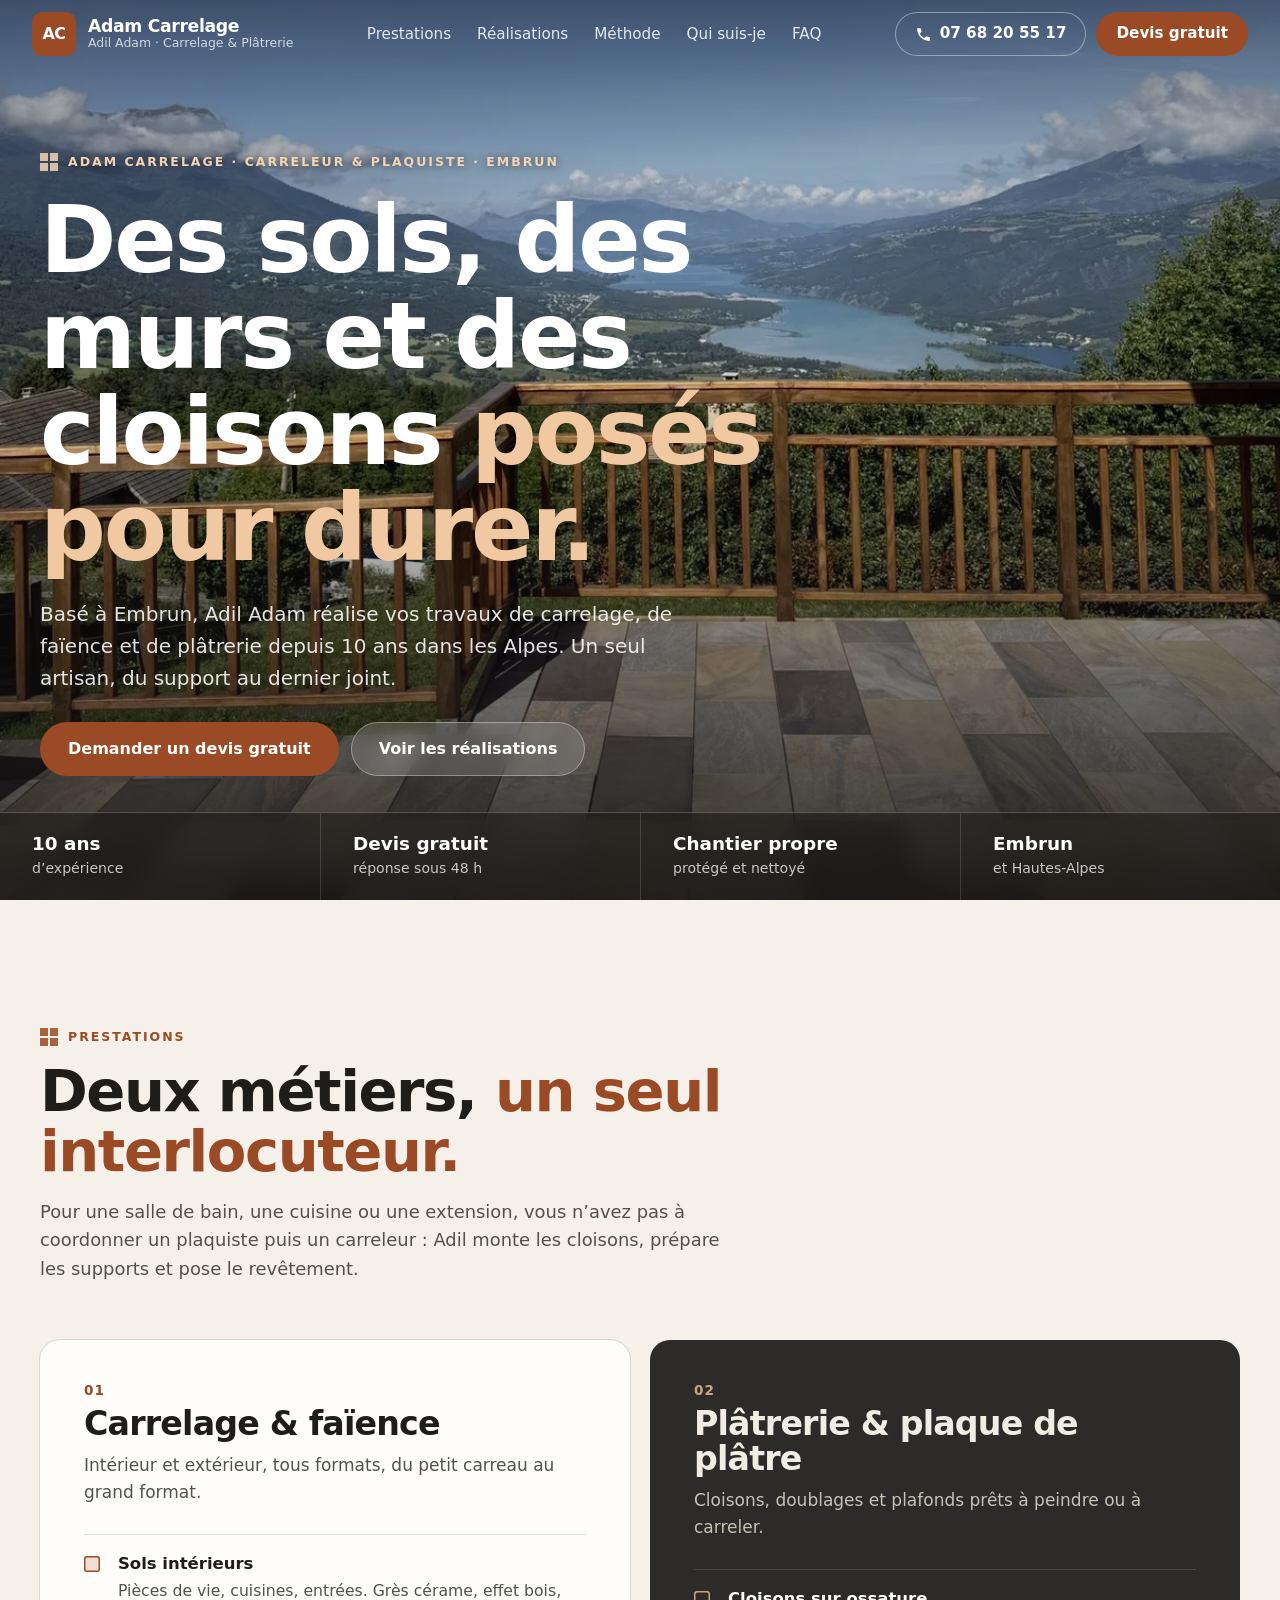
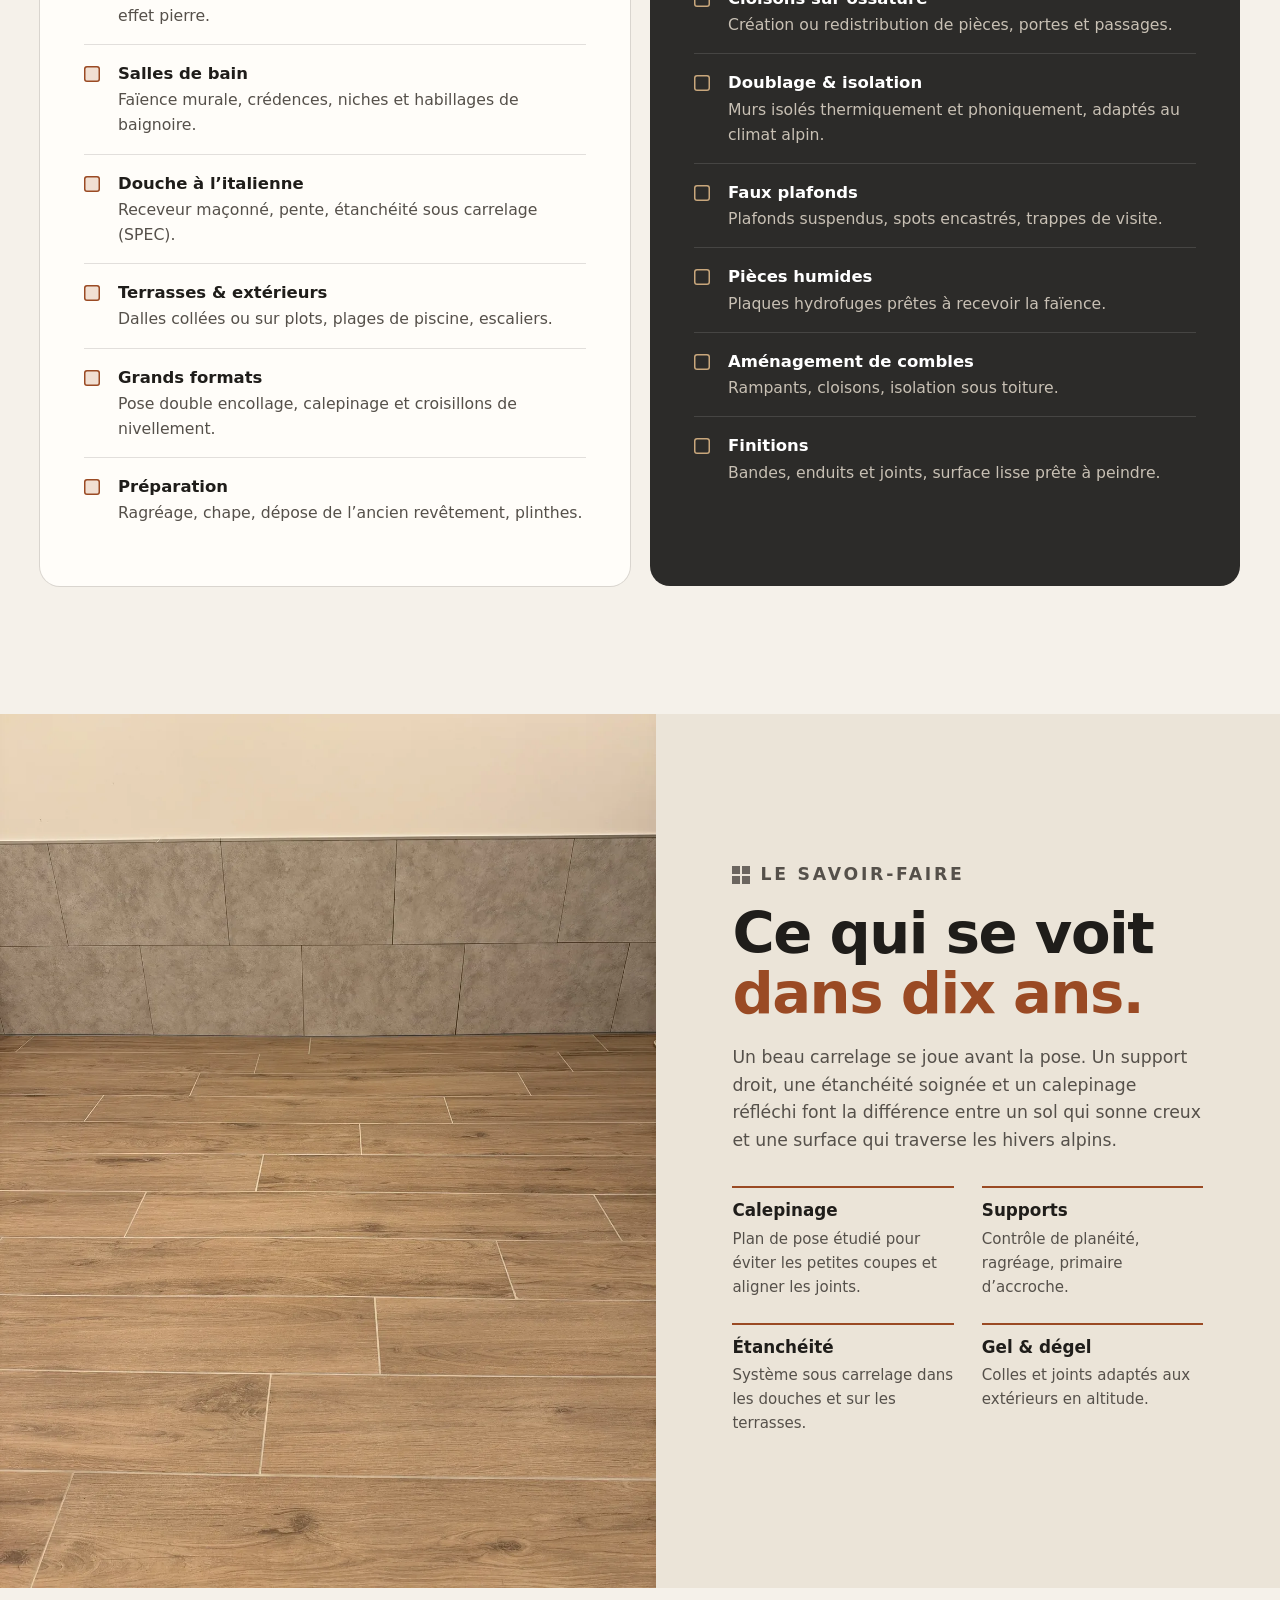
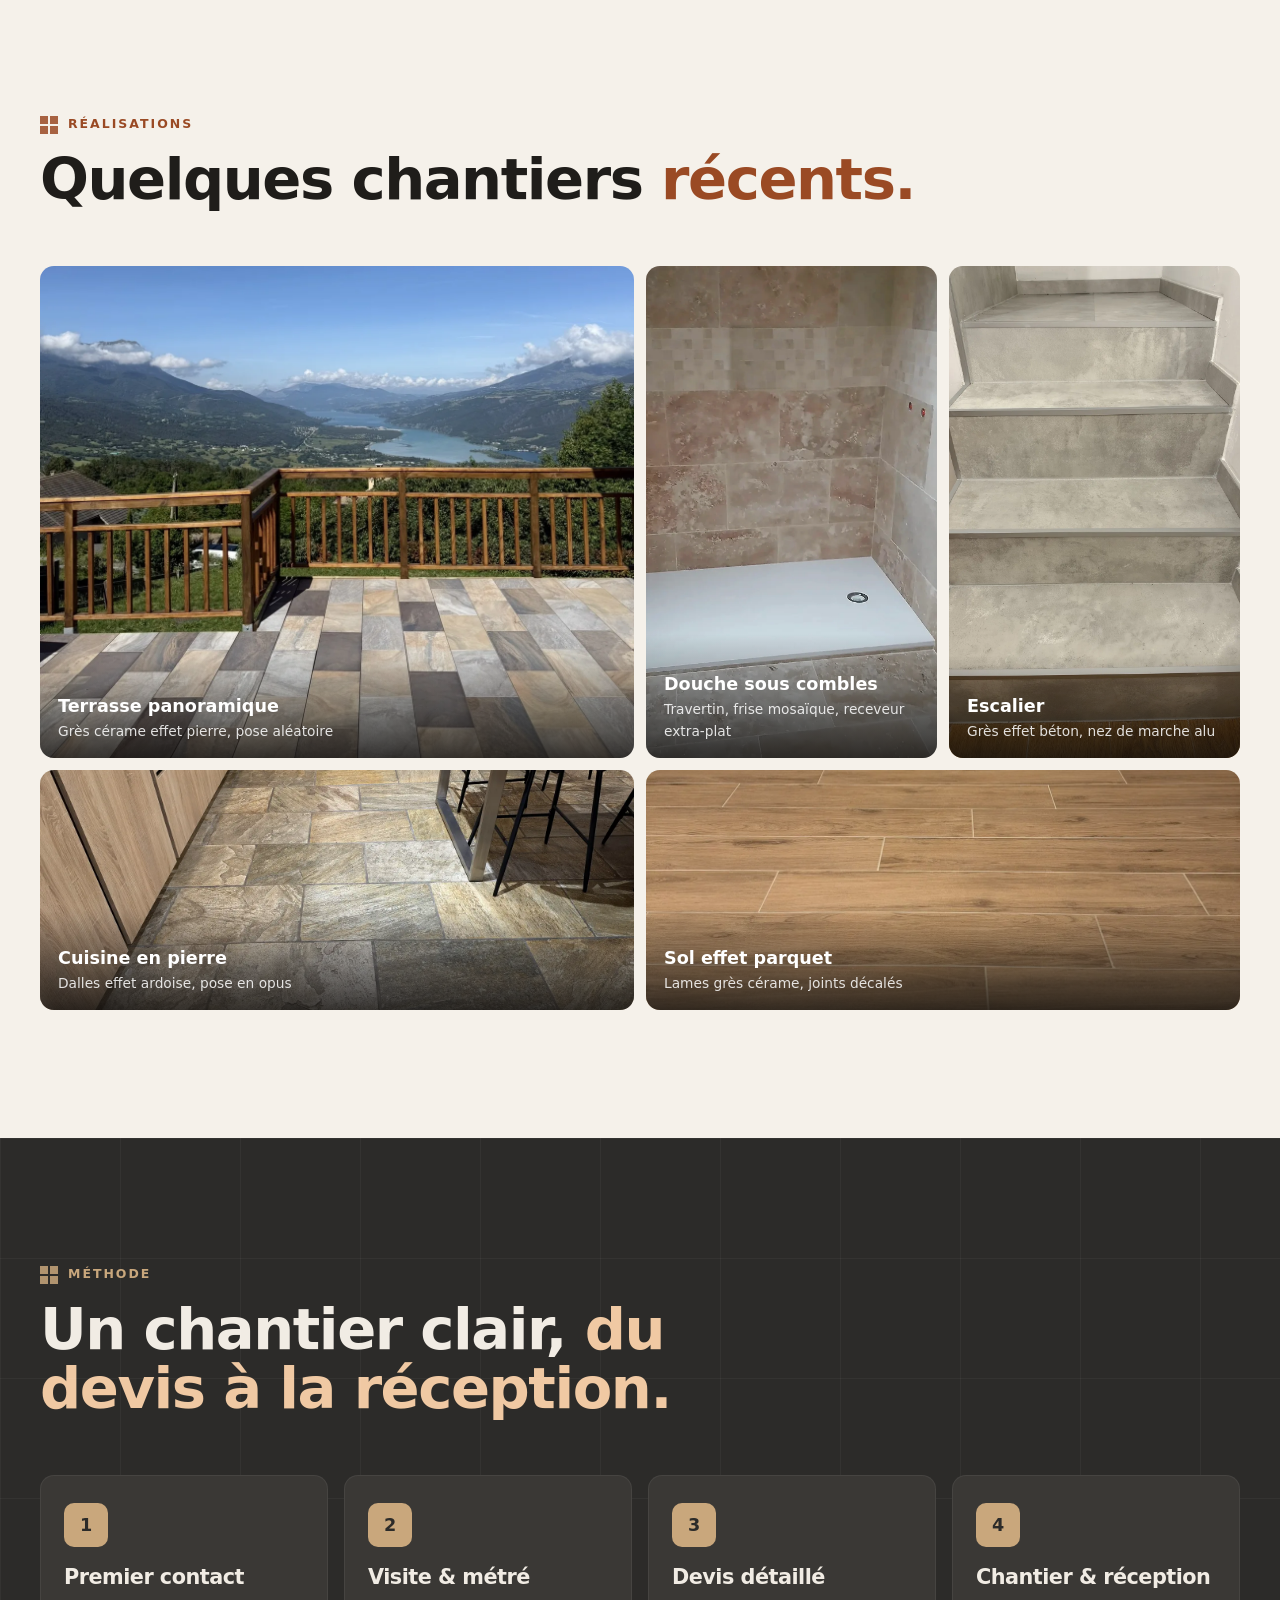
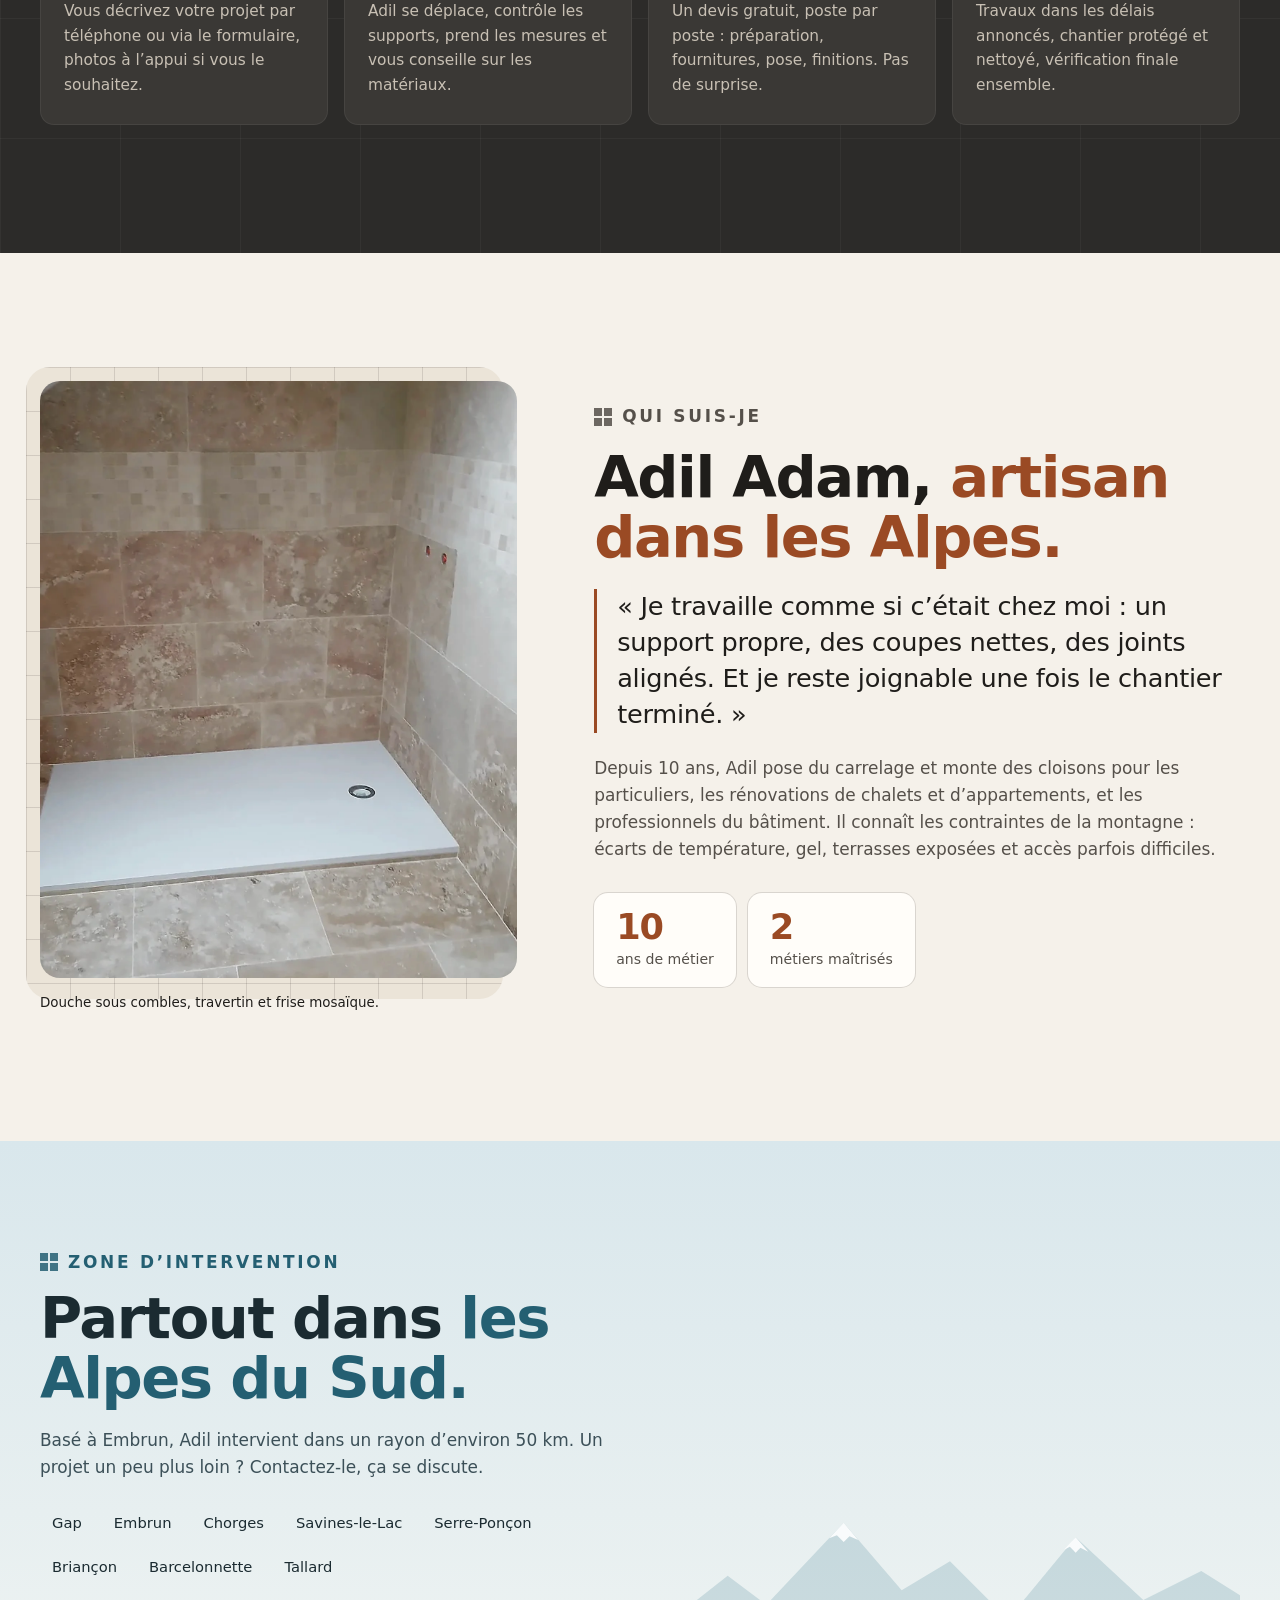
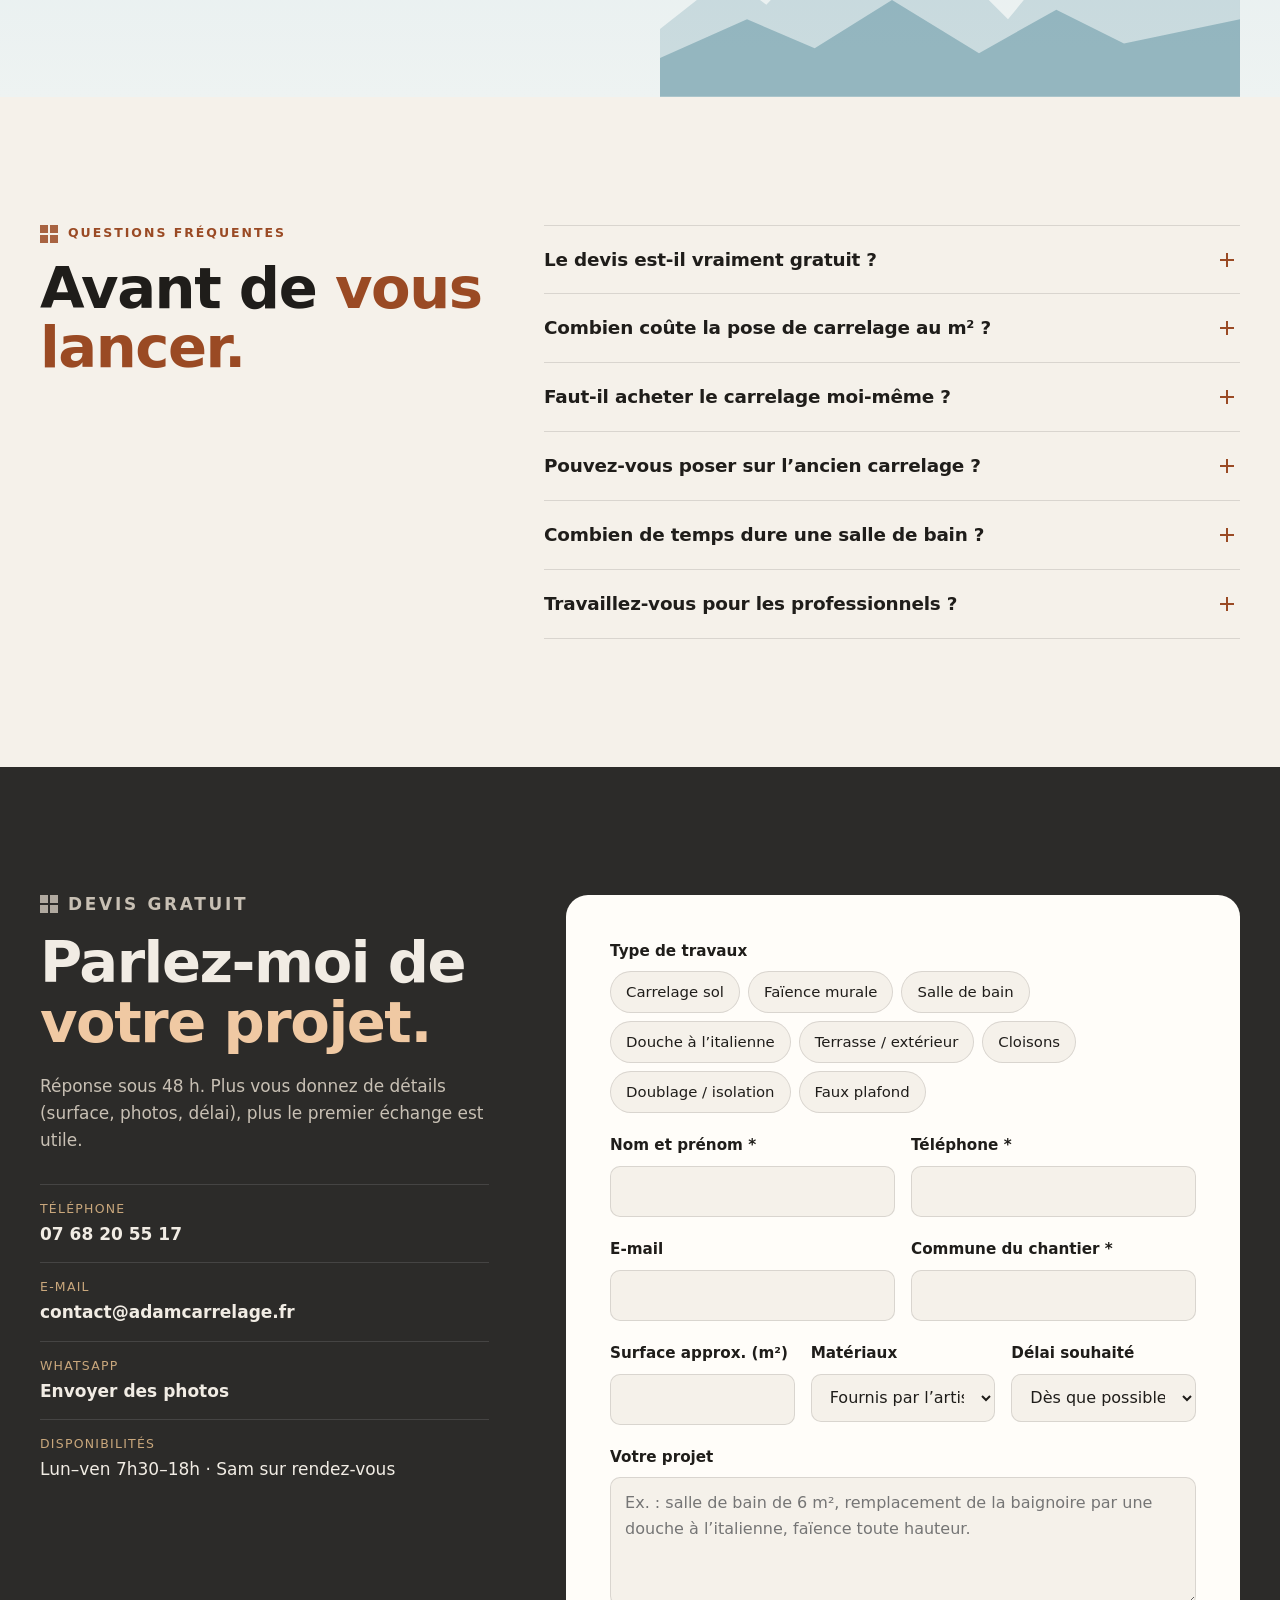
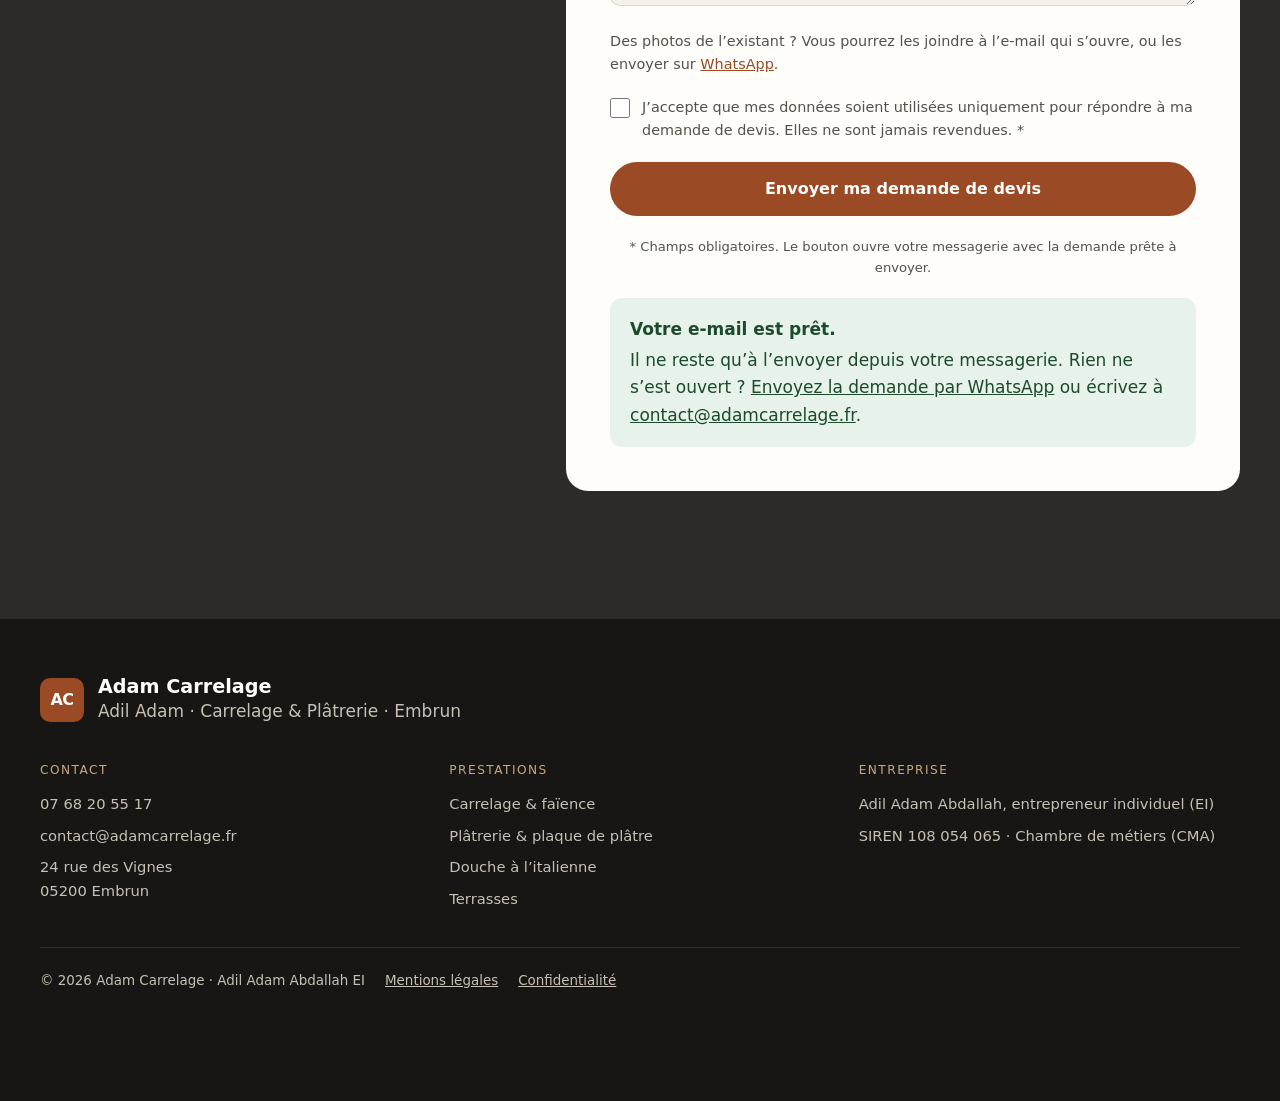
==== commit f1f97141: "Hide décennale mentions until the certificate arrives Co-Authored-By: Claude Opus 5.5 <noreply@anthr" ====
--- a/index.html
+++ b/index.html
@@ -60,7 +60,7 @@
     <ul class="proof">
       <li><strong>10 ans</strong><span>d’expérience</span></li>
       <li><strong>Devis gratuit</strong><span>réponse sous 48 h</span></li>
-      <li><strong>Décennale</strong><span>artisan assuré</span></li>
+      <li><strong>Chantier propre</strong><span>protégé et nettoyé</span></li>
       <li><strong>Embrun</strong><span>et Hautes-Alpes</span></li>
     </ul>
   </section>
@@ -202,7 +202,6 @@
       <details><summary>Faut-il acheter le carrelage moi-même ?</summary><p>Comme vous préférez. Adil peut fournir les matériaux, ou poser ceux que vous avez choisis en vous conseillant sur les quantités, la colle et les joints adaptés.</p></details>
       <details><summary>Pouvez-vous poser sur l’ancien carrelage ?</summary><p>Souvent oui, si l’ancien revêtement est sain, plan et bien adhérent. Sinon, il faut le déposer. Le diagnostic est fait lors de la visite.</p></details>
       <details><summary>Combien de temps dure une salle de bain ?</summary><p>Comptez en général de une à trois semaines selon la surface, la création ou non de cloisons et la douche à l’italienne. Le planning exact figure sur le devis.</p></details>
-      <details><summary>Êtes-vous assuré ?</summary><p>Adil est couvert par une assurance responsabilité civile professionnelle et une garantie décennale.</p></details>
       <details><summary>Travaillez-vous pour les professionnels ?</summary><p>Oui : particuliers, agences, syndics, constructeurs et entreprises générales du bâtiment en sous-traitance.</p></details>
     </div>
   </section>
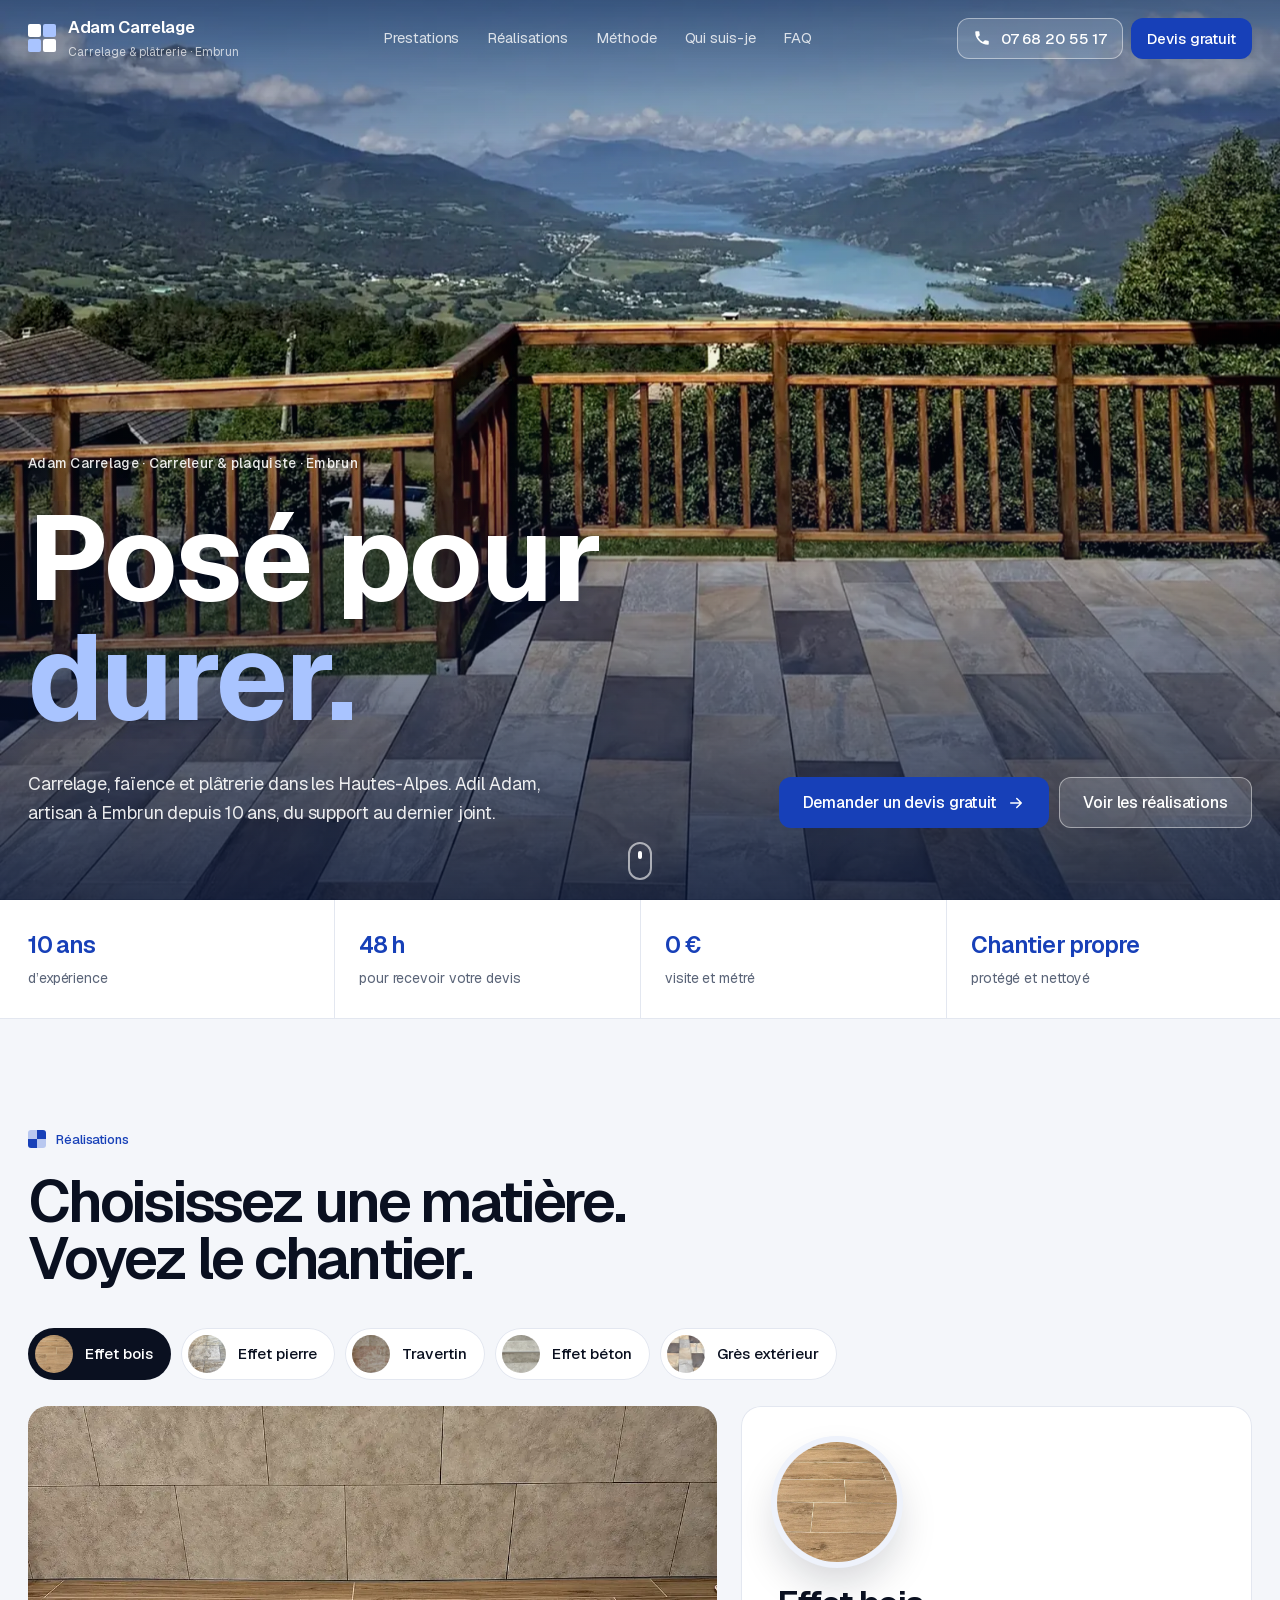
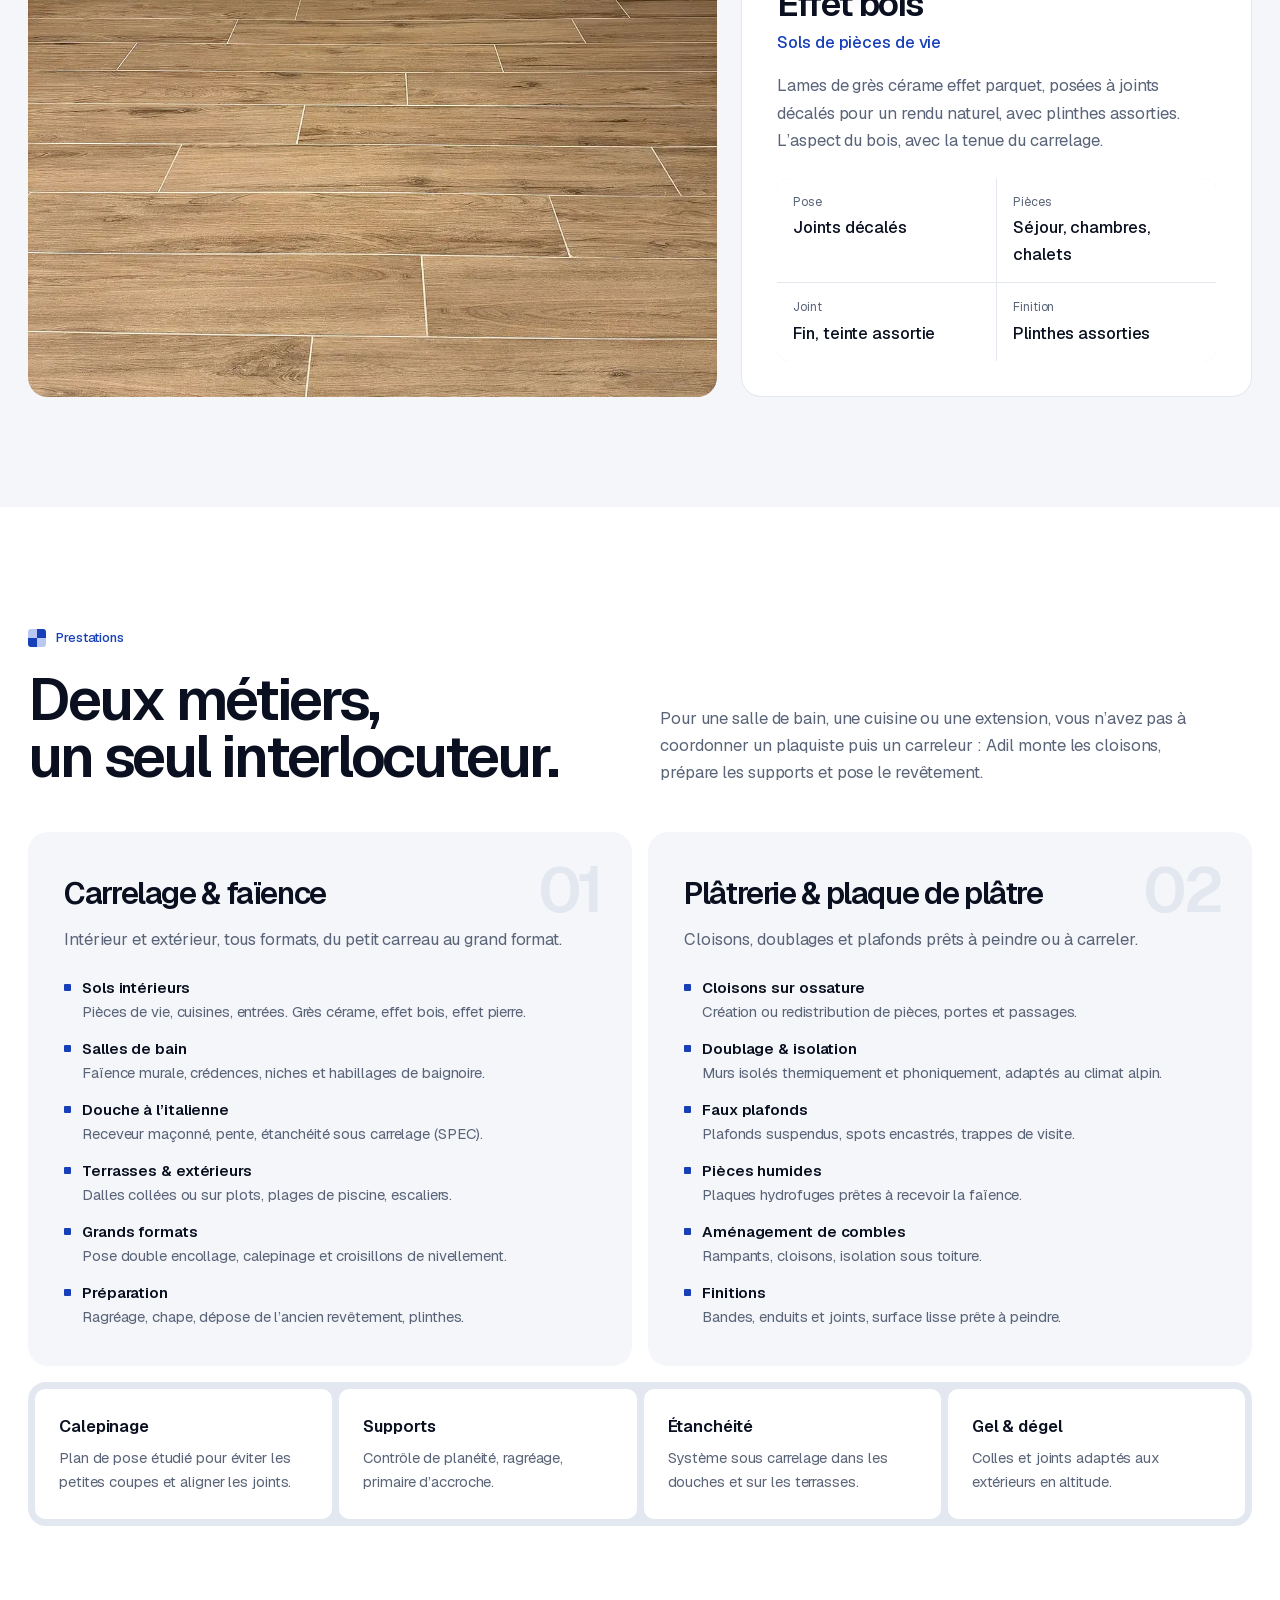
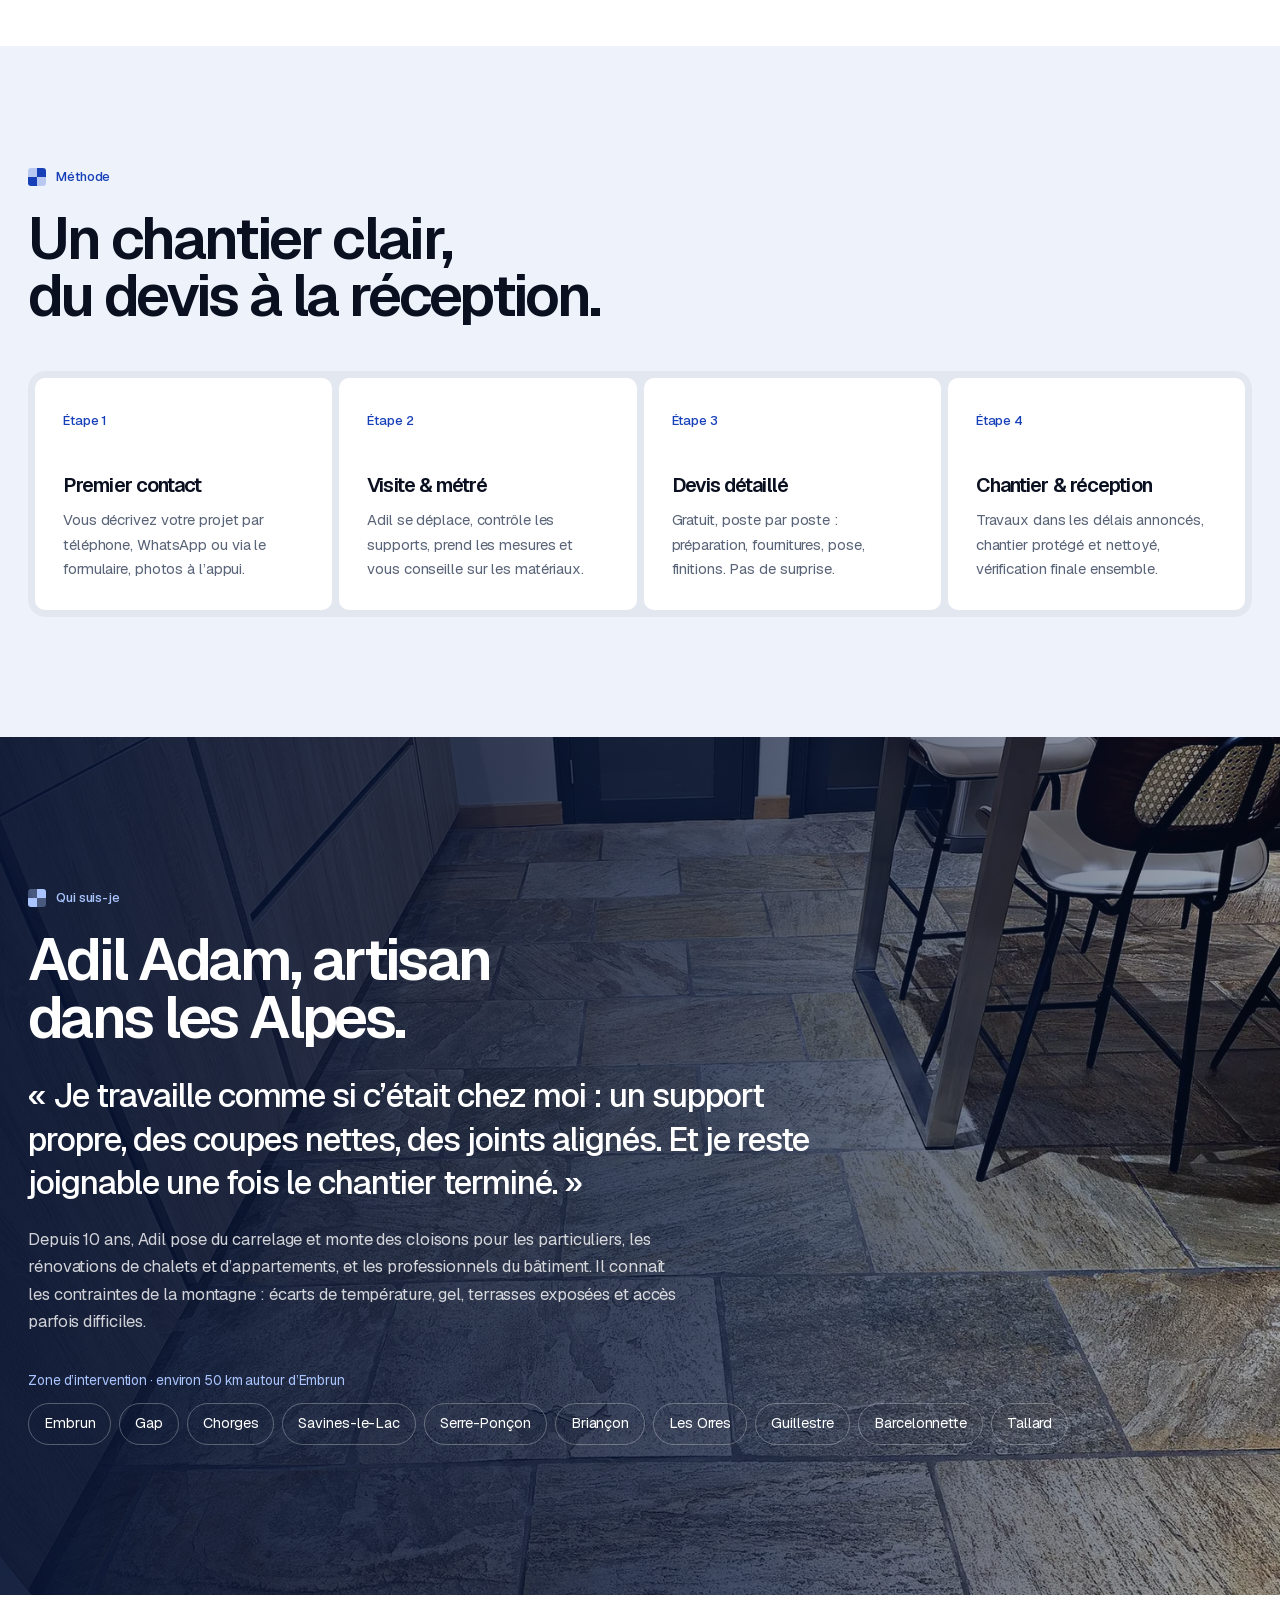
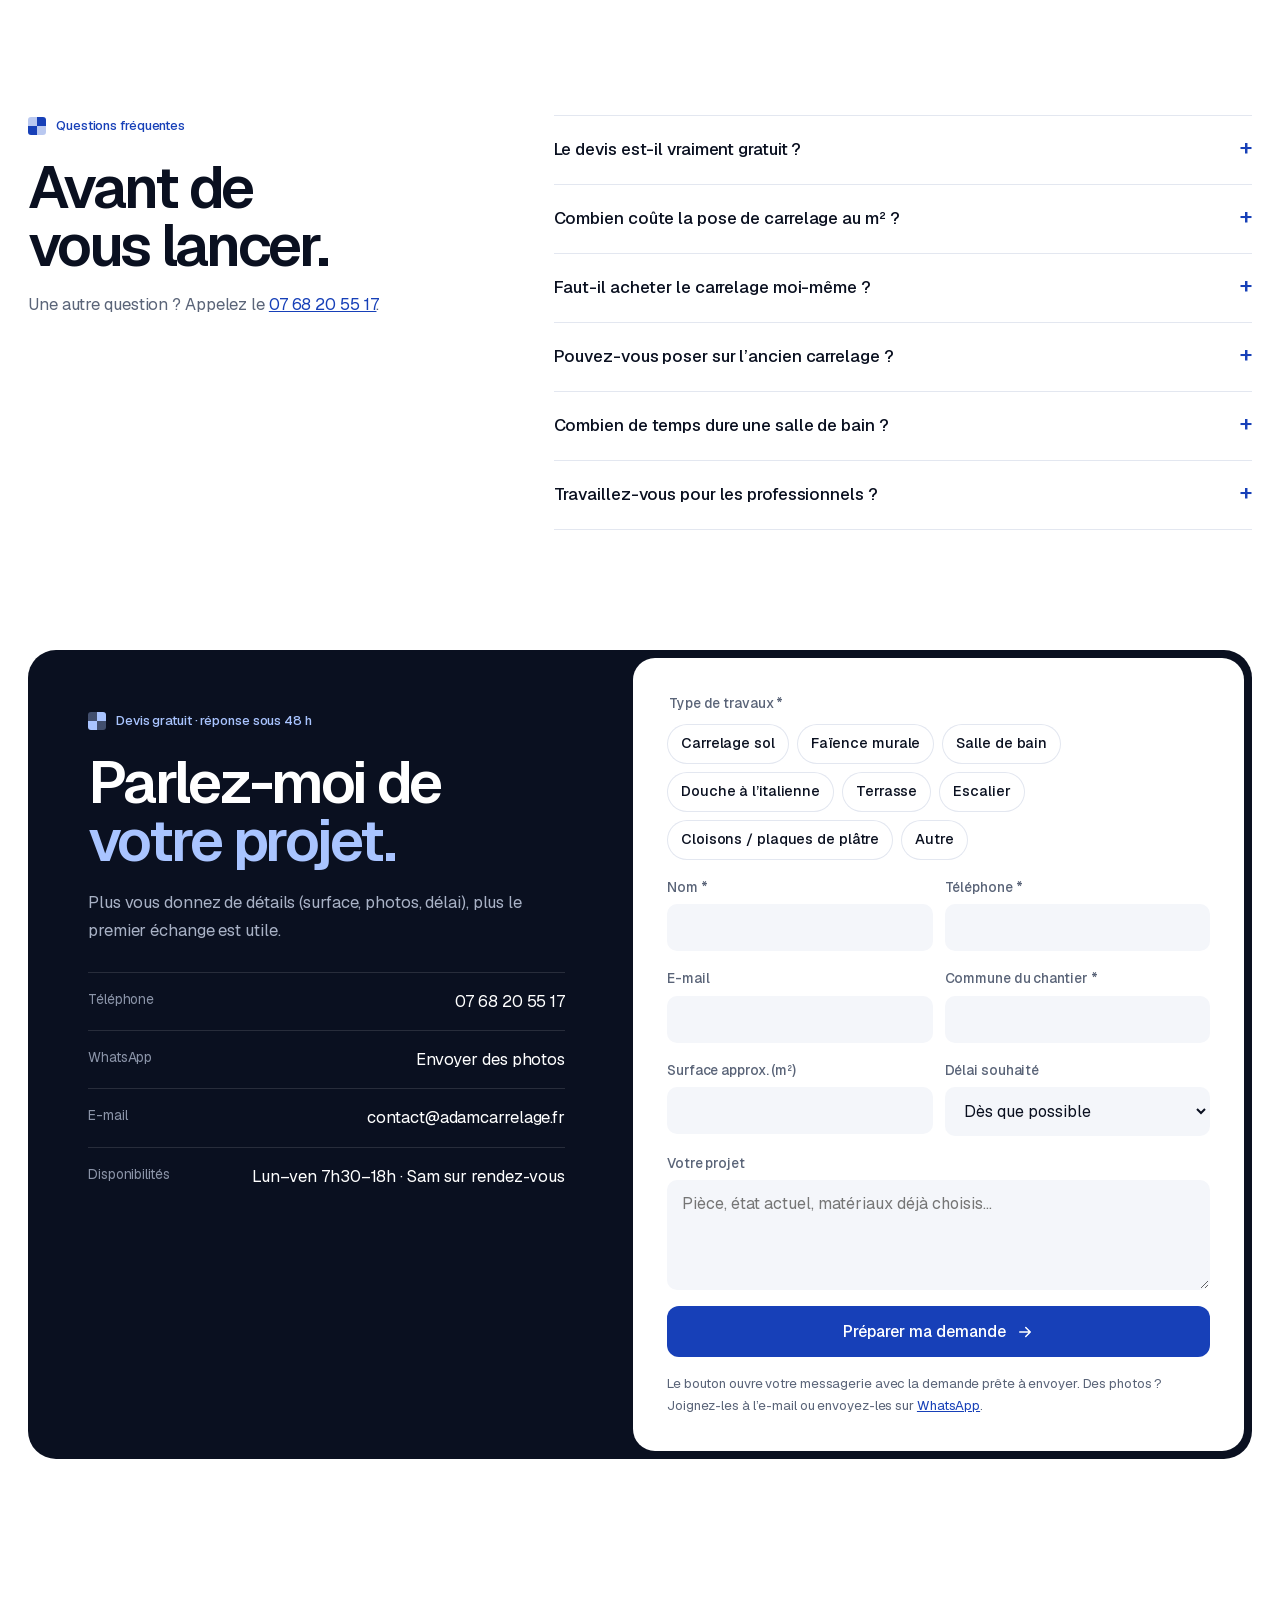
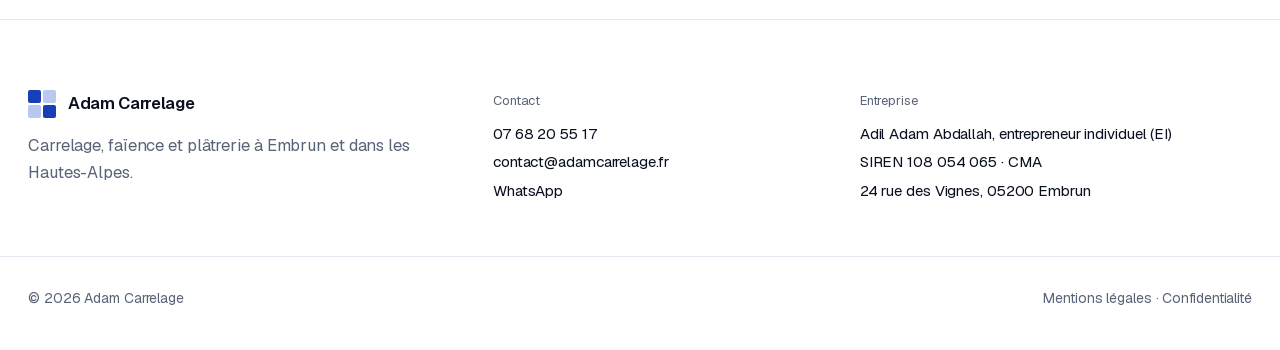
==== commit cf543bf0: "Preview v2: panorama hero + material picker, white & blue Co-Authored-By: Claude Opus 5.5 <noreply@a" ====
--- a/index.html
+++ b/index.html
@@ -1,284 +1,65 @@
 <!doctype html>
-<html lang="fr">
-<head><meta name="robots" content="noindex">
-<meta charset="utf-8">
-<meta name="viewport" content="width=device-width, initial-scale=1">
-<title>Adam Carrelage · Embrun</title>
-<meta name="description" content="Adam Carrelage : Adil Adam, carreleur et plaquiste à Embrun (Hautes-Alpes) depuis 10 ans. Carrelage, faïence, douche à l’italienne, terrasses, cloisons et doublages en plaque de plâtre. Devis gratuit.">
+<html lang="fr"><head><meta name="robots" content="noindex">
+<meta charset="utf-8"><meta name="viewport" content="width=device-width,initial-scale=1">
+<title>Adam Carrelage · Carreleur et plaquiste à Embrun (Hautes-Alpes)</title>
+<meta name="description" content="Carrelage, faïence, douches à l’italienne, terrasses et plâtrerie à Embrun, Gap et dans les Hautes-Alpes. Visite et devis gratuits.">
 <link rel="canonical" href="https://adamcarrelage.fr/">
 <link rel="icon" href="favicon.svg" type="image/svg+xml">
-<meta property="og:type" content="website">
-<meta property="og:locale" content="fr_FR">
+<meta name="theme-color" content="#1740b8">
+<meta property="og:type" content="website"><meta property="og:locale" content="fr_FR">
 <meta property="og:title" content="Adam Carrelage · Carreleur et plaquiste à Embrun">
-<meta property="og:description" content="Carrelage, faïence, douches à l’italienne, terrasses et plâtrerie dans les Hautes-Alpes. Devis gratuit.">
-<meta property="og:url" content="https://adamcarrelage.fr/">
-<meta property="og:image" content="https://adamcarrelage.fr/assets/img/douche-travertin.webp">
-<script type="application/ld+json">{"@context":"https://schema.org","@type":"HomeAndConstructionBusiness","name":"Adam Carrelage","url":"https://adamcarrelage.fr/","telephone":"+33768205517","email":"contact@adamcarrelage.fr","image":"https://adamcarrelage.fr/assets/img/douche-travertin.webp","founder":{"@type":"Person","name":"Adil Adam Abdallah"},"address":{"@type":"PostalAddress","streetAddress":"24 rue des Vignes","postalCode":"05200","addressLocality":"Embrun","addressRegion":"Hautes-Alpes","addressCountry":"FR"},"areaServed":["Embrun","Gap","Chorges","Savines-le-Lac","Briançon","Barcelonnette","Tallard","Hautes-Alpes"],"identifier":{"@type":"PropertyValue","propertyID":"SIREN","value":"108054065"},"priceRange":"€€"}</script>
-<meta name="theme-color" content="#2c2b29">
-<link rel="preload" href="assets/fonts/bricolage.woff2" as="font" type="font/woff2" crossorigin>
-<link rel="stylesheet" href="assets/style.css">
-</head>
-<body>
-<a class="skip" href="#main">Aller au contenu</a>
+<meta property="og:description" content="Carrelage, faïence, douches à l’italienne, terrasses et plâtrerie à Embrun, Gap et dans les Hautes-Alpes. Visite et devis gratuits.">
+<meta property="og:url" content="https://adamcarrelage.fr/"><meta property="og:image" content="https://adamcarrelage.fr/assets/v2/img/terrasse.webp">
+<link rel="preload" href="assets/v2/fonts/geist.woff2" as="font" type="font/woff2" crossorigin>
+<link rel="stylesheet" href="assets/v2/site.css">
+<link rel="preload" href="assets/v2/img/terrasse.webp" as="image" fetchpriority="high">
+<script type="application/ld+json">{"@context":"https://schema.org","@type":"HomeAndConstructionBusiness","name":"Adam Carrelage","url":"https://adamcarrelage.fr/","telephone":"+33768205517","email":"contact@adamcarrelage.fr","image":"https://adamcarrelage.fr/assets/v2/img/terrasse.webp","founder":{"@type":"Person","name":"Adil Adam Abdallah"},"address":{"@type":"PostalAddress","streetAddress":"24 rue des Vignes","postalCode":"05200","addressLocality":"Embrun","addressRegion":"Hautes-Alpes","addressCountry":"FR"},"areaServed":["Embrun","Gap","Chorges","Savines-le-Lac","Briançon","Barcelonnette","Tallard","Hautes-Alpes"],"identifier":{"@type":"PropertyValue","propertyID":"SIREN","value":"108054065"},"priceRange":"€€"}</script>
+</head><body><a class="skip" href="#main">Aller au contenu</a>
+<header class="hd over" id="hd"><div class="w"><a class="logo" href="./" aria-label="Adam Carrelage, accueil"><i aria-hidden="true"><b></b><b></b><b></b><b></b></i><span>Adam Carrelage<small>Carrelage & plâtrerie · Embrun</small></span></a>
+<nav aria-label="Navigation principale"><a href="./#services">Prestations</a><a href="./#realisations">Réalisations</a><a href="./#methode">Méthode</a><a href="./#adil">Qui suis-je</a><a href="./#faq">FAQ</a></nav>
+<div class="hd-cta"><a class="btn line sm" href="tel:+33768205517"><svg viewBox="0 0 24 24" width="18" height="18" aria-hidden="true"><path fill="currentColor" d="M6.6 10.8a15.5 15.5 0 0 0 6.6 6.6l2.2-2.2a1 1 0 0 1 1-.25 11.4 11.4 0 0 0 3.6.57 1 1 0 0 1 1 1V20a1 1 0 0 1-1 1A17 17 0 0 1 3 4a1 1 0 0 1 1-1h3.5a1 1 0 0 1 1 1c0 1.25.2 2.45.57 3.6a1 1 0 0 1-.25 1z"/></svg><span>07 68 20 55 17</span></a><a class="btn sm" href="./#devis">Devis gratuit</a></div></div></header>
+<main id="main">
+<section class="hero" id="top"><img src="assets/v2/img/terrasse.webp" alt="Terrasse en grès cérame effet pierre face au lac de Serre-Ponçon" fetchpriority="high"><div class="hero-t"><div class="w">
+<p class="hero-k">Adam Carrelage · Carreleur & plaquiste · Embrun</p>
+<h1><span><b>Posé pour</b></span><span><b>durer.</b></span></h1>
+<div class="hero-row"><p>Carrelage, faïence et plâtrerie dans les Hautes-Alpes. Adil Adam, artisan à Embrun depuis 10 ans, du support au dernier joint.</p><div class="bs"><a class="btn" href="#devis">Demander un devis gratuit <svg viewBox="0 0 24 24" width="18" height="18" aria-hidden="true"><path fill="none" stroke="currentColor" stroke-width="2" stroke-linecap="round" stroke-linejoin="round" d="M5 12h14M13 6l6 6-6 6"/></svg></a><a class="btn glass" href="#realisations">Voir les réalisations</a></div></div></div></div><div class="cue" aria-hidden="true"></div></section>
 
-<header class="head" id="top">
-  <a class="brand" href="#top" aria-label="Adam Carrelage, accueil">
-    <span class="mono" aria-hidden="true">AC</span>
-    <span class="brand__t"><strong>Adam Carrelage</strong><small>Adil Adam · Carrelage &amp; Plâtrerie</small></span>
-  </a>
-  <nav class="nav" aria-label="Navigation principale">
-    <a href="#services">Prestations</a>
-    <a href="#realisations">Réalisations</a>
-    <a href="#methode">Méthode</a>
-    <a href="#adil">Qui suis-je</a>
-    <a href="#faq">FAQ</a>
-  </nav>
-  <div class="head__r">
-    <a class="btn btn--ghost head__tel" href="tel:+33768205517"><svg aria-hidden="true" viewBox="0 0 24 24"><path d="M6.6 10.8a15.1 15.1 0 0 0 6.6 6.6l2.2-2.2a1 1 0 0 1 1-.25 11.4 11.4 0 0 0 3.6.57 1 1 0 0 1 1 1V20a1 1 0 0 1-1 1A17 17 0 0 1 3 4a1 1 0 0 1 1-1h3.5a1 1 0 0 1 1 1c0 1.25.2 2.45.57 3.57a1 1 0 0 1-.25 1z"/></svg>07 68 20 55 17</a>
-    <a class="btn" href="#devis">Devis gratuit</a>
-    <button class="toggle" aria-expanded="false" aria-controls="menu" aria-label="Ouvrir le menu"><span></span><span></span></button>
-  </div>
-</header>
-<div class="menu" id="menu" hidden>
-  <a href="#services">Prestations</a><a href="#realisations">Réalisations</a><a href="#methode">Méthode</a><a href="#adil">Qui suis-je</a><a href="#zone">Zone d’intervention</a><a href="#faq">FAQ</a><a href="#devis">Demander un devis</a>
-</div>
+<div class="trust"><div class="w"><div><b>10 ans</b><span>d’expérience</span></div><div><b>48 h</b><span>pour recevoir votre devis</span></div><div><b>0 €</b><span>visite et métré</span></div><div><b>Chantier propre</b><span>protégé et nettoyé</span></div></div></div>
 
-<main id="main">
-  <!-- HERO -->
-  <section class="hero">
-    <img class="hero__img" src="assets/img/terrasse.webp" alt="Terrasse carrelée en grès effet pierre avec garde-corps en bois, vue sur le lac de Serre-Ponçon" fetchpriority="high">
-    <div class="hero__tiles" aria-hidden="true"></div>
-    <div class="hero__in">
-      <p class="eyebrow eyebrow--light">Adam Carrelage · Carreleur &amp; plaquiste · Embrun</p>
-      <h1>Des sols, des murs et des cloisons <em>posés pour durer.</em></h1>
-      <p class="lede">Basé à Embrun, Adil Adam réalise vos travaux de carrelage, de faïence et de plâtrerie depuis 10 ans dans les Alpes. Un seul artisan, du support au dernier joint.</p>
-      <div class="hero__a">
-        <a class="btn btn--lg" href="#devis">Demander un devis gratuit</a>
-        <a class="btn btn--lg btn--glass" href="#realisations">Voir les réalisations</a>
-      </div>
-    </div>
-    <ul class="proof">
-      <li><strong>10 ans</strong><span>d’expérience</span></li>
-      <li><strong>Devis gratuit</strong><span>réponse sous 48 h</span></li>
-      <li><strong>Chantier propre</strong><span>protégé et nettoyé</span></li>
-      <li><strong>Embrun</strong><span>et Hautes-Alpes</span></li>
-    </ul>
-  </section>
+<section class="mat" id="realisations"><div class="w"><div class="k rv">Réalisations</div><h2 class="rv">Choisissez une matière.<br>Voyez le chantier.</h2>
+<div class="tabs" role="tablist" aria-label="Matières"><button class="tab" role="tab" aria-selected="true" aria-controls="stage" data-i="0"><img src="assets/v2/img/tex-bois.webp" alt="" width="38" height="38">Effet bois</button><button class="tab" role="tab" aria-selected="false" aria-controls="stage" data-i="1"><img src="assets/v2/img/tex-ardoise.webp" alt="" width="38" height="38">Effet pierre</button><button class="tab" role="tab" aria-selected="false" aria-controls="stage" data-i="2"><img src="assets/v2/img/tex-travertin.webp" alt="" width="38" height="38">Travertin</button><button class="tab" role="tab" aria-selected="false" aria-controls="stage" data-i="3"><img src="assets/v2/img/tex-beton.webp" alt="" width="38" height="38">Effet béton</button><button class="tab" role="tab" aria-selected="false" aria-controls="stage" data-i="4"><img src="assets/v2/img/tex-terrasse.webp" alt="" width="38" height="38">Grès extérieur</button></div>
+<div class="stage" id="stage" role="tabpanel"><div class="photo"><img id="ph" src="assets/v2/img/sol-effet-bois.webp" alt="Effet bois : Sols de pièces de vie"></div><div class="info"><div class="fade" id="if"><div class="swatch"><img id="sw" src="assets/v2/img/tex-bois.webp" alt=""></div><h3 id="nm">Effet bois</h3><div class="sub" id="sb">Sols de pièces de vie</div><p id="tx">Lames de grès cérame effet parquet, posées à joints décalés pour un rendu naturel, avec plinthes assorties. L’aspect du bois, avec la tenue du carrelage.</p></div><dl id="dl" class="fade"><div><dt>Pose</dt><dd>Joints décalés</dd></div><div><dt>Pièces</dt><dd>Séjour, chambres, chalets</dd></div><div><dt>Joint</dt><dd>Fin, teinte assortie</dd></div><div><dt>Finition</dt><dd>Plinthes assorties</dd></div></dl></div></div></div></section>
 
-  <!-- SERVICES -->
-  <section class="wrap sec" id="services">
-    <div class="sec__head">
-      <p class="eyebrow">Prestations</p>
-      <h2>Deux métiers, <em>un seul interlocuteur.</em></h2>
-      <p class="sec__lede">Pour une salle de bain, une cuisine ou une extension, vous n’avez pas à coordonner un plaquiste puis un carreleur : Adil monte les cloisons, prépare les supports et pose le revêtement.</p>
-    </div>
+<section class="sec" id="services"><div class="w"><div class="k rv">Prestations</div><div class="sec-h"><h2 class="rv">Deux métiers,<br>un seul interlocuteur.</h2><p class="rv">Pour une salle de bain, une cuisine ou une extension, vous n’avez pas à coordonner un plaquiste puis un carreleur : Adil monte les cloisons, prépare les supports et pose le revêtement.</p></div>
+<div class="svc"><article class="rv"><div class="bg"><img src="assets/v2/img/sol-effet-bois.webp" alt="" loading="lazy"></div><span class="n">01</span><div class="z"><h3>Carrelage & faïence</h3><p>Intérieur et extérieur, tous formats, du petit carreau au grand format.</p><ul><li><b>Sols intérieurs</b>Pièces de vie, cuisines, entrées. Grès cérame, effet bois, effet pierre.</li><li><b>Salles de bain</b>Faïence murale, crédences, niches et habillages de baignoire.</li><li><b>Douche à l’italienne</b>Receveur maçonné, pente, étanchéité sous carrelage (SPEC).</li><li><b>Terrasses & extérieurs</b>Dalles collées ou sur plots, plages de piscine, escaliers.</li><li><b>Grands formats</b>Pose double encollage, calepinage et croisillons de nivellement.</li><li><b>Préparation</b>Ragréage, chape, dépose de l’ancien revêtement, plinthes.</li></ul></div></article>
+<article class="rv"><div class="bg"><img src="assets/v2/img/escalier.webp" alt="" loading="lazy"></div><span class="n">02</span><div class="z"><h3>Plâtrerie & plaque de plâtre</h3><p>Cloisons, doublages et plafonds prêts à peindre ou à carreler.</p><ul><li><b>Cloisons sur ossature</b>Création ou redistribution de pièces, portes et passages.</li><li><b>Doublage & isolation</b>Murs isolés thermiquement et phoniquement, adaptés au climat alpin.</li><li><b>Faux plafonds</b>Plafonds suspendus, spots encastrés, trappes de visite.</li><li><b>Pièces humides</b>Plaques hydrofuges prêtes à recevoir la faïence.</li><li><b>Aménagement de combles</b>Rampants, cloisons, isolation sous toiture.</li><li><b>Finitions</b>Bandes, enduits et joints, surface lisse prête à peindre.</li></ul></div></article></div>
+<div class="specs"><div class="rv"><b>Calepinage</b><p>Plan de pose étudié pour éviter les petites coupes et aligner les joints.</p></div><div class="rv"><b>Supports</b><p>Contrôle de planéité, ragréage, primaire d’accroche.</p></div><div class="rv"><b>Étanchéité</b><p>Système sous carrelage dans les douches et sur les terrasses.</p></div><div class="rv"><b>Gel & dégel</b><p>Colles et joints adaptés aux extérieurs en altitude.</p></div></div></div></section>
 
-    <div class="pillars">
-      <article class="pillar reveal">
-        <div class="pillar__top">
-          <span class="pillar__n">01</span>
-          <h3>Carrelage &amp; faïence</h3>
-          <p>Intérieur et extérieur, tous formats, du petit carreau au grand format.</p>
-        </div>
-        <ul class="list">
-          <li><b>Sols intérieurs</b>Pièces de vie, cuisines, entrées. Grès cérame, effet bois, effet pierre.</li>
-          <li><b>Salles de bain</b>Faïence murale, crédences, niches et habillages de baignoire.</li>
-          <li><b>Douche à l’italienne</b>Receveur maçonné, pente, étanchéité sous carrelage (SPEC).</li>
-          <li><b>Terrasses &amp; extérieurs</b>Dalles collées ou sur plots, plages de piscine, escaliers.</li>
-          <li><b>Grands formats</b>Pose double encollage, calepinage et croisillons de nivellement.</li>
-          <li><b>Préparation</b>Ragréage, chape, dépose de l’ancien revêtement, plinthes.</li>
-        </ul>
-      </article>
-      <article class="pillar pillar--dark reveal">
-        <div class="pillar__top">
-          <span class="pillar__n">02</span>
-          <h3>Plâtrerie &amp; plaque de plâtre</h3>
-          <p>Cloisons, doublages et plafonds prêts à peindre ou à carreler.</p>
-        </div>
-        <ul class="list">
-          <li><b>Cloisons sur ossature</b>Création ou redistribution de pièces, portes et passages.</li>
-          <li><b>Doublage &amp; isolation</b>Murs isolés thermiquement et phoniquement, adaptés au climat alpin.</li>
-          <li><b>Faux plafonds</b>Plafonds suspendus, spots encastrés, trappes de visite.</li>
-          <li><b>Pièces humides</b>Plaques hydrofuges prêtes à recevoir la faïence.</li>
-          <li><b>Aménagement de combles</b>Rampants, cloisons, isolation sous toiture.</li>
-          <li><b>Finitions</b>Bandes, enduits et joints, surface lisse prête à peindre.</li>
-        </ul>
-      </article>
-    </div>
-  </section>
+<section class="sec ice" id="methode"><div class="w"><div class="k rv">Méthode</div><h2 class="rv">Un chantier clair,<br>du devis à la réception.</h2><ol class="steps"><li class="rv"><b>Étape 1</b><h3>Premier contact</h3><p>Vous décrivez votre projet par téléphone, WhatsApp ou via le formulaire, photos à l’appui.</p></li><li class="rv"><b>Étape 2</b><h3>Visite & métré</h3><p>Adil se déplace, contrôle les supports, prend les mesures et vous conseille sur les matériaux.</p></li><li class="rv"><b>Étape 3</b><h3>Devis détaillé</h3><p>Gratuit, poste par poste : préparation, fournitures, pose, finitions. Pas de surprise.</p></li><li class="rv"><b>Étape 4</b><h3>Chantier & réception</h3><p>Travaux dans les délais annoncés, chantier protégé et nettoyé, vérification finale ensemble.</p></li></ol></div></section>
 
-  <!-- DETAIL -->
-  <section class="detail">
-    <figure class="detail__img reveal"><img loading="lazy" src="assets/img/sol-effet-bois.webp" alt="Sol en carrelage effet parquet, lames posées à joints décalés et joints réguliers"></figure>
-    <div class="detail__t">
-      <p class="eyebrow">Le savoir-faire</p>
-      <h2>Ce qui se voit <em>dans dix ans.</em></h2>
-      <p>Un beau carrelage se joue avant la pose. Un support droit, une étanchéité soignée et un calepinage réfléchi font la différence entre un sol qui sonne creux et une surface qui traverse les hivers alpins.</p>
-      <dl class="specs">
-        <div><dt>Calepinage</dt><dd>Plan de pose étudié pour éviter les petites coupes et aligner les joints.</dd></div>
-        <div><dt>Supports</dt><dd>Contrôle de planéité, ragréage, primaire d’accroche.</dd></div>
-        <div><dt>Étanchéité</dt><dd>Système sous carrelage dans les douches et sur les terrasses.</dd></div>
-        <div><dt>Gel &amp; dégel</dt><dd>Colles et joints adaptés aux extérieurs en altitude.</dd></div>
-      </dl>
-    </div>
-  </section>
+<section class="quote" id="adil"><img src="assets/v2/img/sol-pierre-cuisine.webp" alt="" loading="lazy"><div class="w"><div class="k k-l rv">Qui suis-je</div><h2 class="rv">Adil Adam, artisan<br>dans les Alpes.</h2><blockquote class="rv">« Je travaille comme si c’était chez moi : un support propre, des coupes nettes, des joints alignés. Et je reste joignable une fois le chantier terminé. »</blockquote>
+<p class="rv">Depuis 10 ans, Adil pose du carrelage et monte des cloisons pour les particuliers, les rénovations de chalets et d’appartements, et les professionnels du bâtiment. Il connaît les contraintes de la montagne : écarts de température, gel, terrasses exposées et accès parfois difficiles.</p>
+<div class="zone rv" id="zone"><small>Zone d’intervention · environ 50 km autour d’Embrun</small><div><span>Embrun</span><span>Gap</span><span>Chorges</span><span>Savines-le-Lac</span><span>Serre-Ponçon</span><span>Briançon</span><span>Les Orres</span><span>Guillestre</span><span>Barcelonnette</span><span>Tallard</span></div></div></div></section>
 
-  <!-- REALISATIONS -->
-  <section class="wrap sec" id="realisations">
-    <div class="sec__head sec__head--row">
-      <div>
-        <p class="eyebrow">Réalisations</p>
-        <h2>Quelques chantiers <em>récents.</em></h2>
-      </div>
-    </div>
+<section class="sec" id="faq"><div class="w faq"><div><div class="k rv">Questions fréquentes</div><h2 class="rv">Avant de<br>vous lancer.</h2><p class="rv muted">Une autre question ? Appelez le <a href="tel:+33768205517">07 68 20 55 17</a>.</p></div><div><details class="rv"><summary>Le devis est-il vraiment gratuit ?</summary><p>Oui. La visite, le métré et le devis détaillé sont gratuits et sans engagement.</p></details><details class="rv"><summary>Combien coûte la pose de carrelage au m² ?</summary><p>Le prix dépend du format des carreaux, de l’état du support, du type de pose et des finitions (plinthes, coupes, étanchéité). C’est pour cela qu’Adil se déplace avant de chiffrer : vous recevez un prix précis, pas une fourchette.</p></details><details class="rv"><summary>Faut-il acheter le carrelage moi-même ?</summary><p>Comme vous préférez. Adil peut fournir les matériaux, ou poser ceux que vous avez choisis en vous conseillant sur les quantités, la colle et les joints adaptés.</p></details><details class="rv"><summary>Pouvez-vous poser sur l’ancien carrelage ?</summary><p>Souvent oui, si l’ancien revêtement est sain, plan et bien adhérent. Sinon, il faut le déposer. Le diagnostic est fait lors de la visite.</p></details><details class="rv"><summary>Combien de temps dure une salle de bain ?</summary><p>Comptez en général de une à trois semaines selon la surface, la création ou non de cloisons et la douche à l’italienne. Le planning exact figure sur le devis.</p></details><details class="rv"><summary>Travaillez-vous pour les professionnels ?</summary><p>Oui : particuliers, agences, syndics, constructeurs et entreprises générales du bâtiment en sous-traitance.</p></details></div></div></section>
 
-    <div class="gallery">
-      <figure class="g g--wide" data-c="ext"><img loading="lazy" src="assets/img/terrasse.webp" alt="Terrasse en grès effet pierre avec vue sur le lac de Serre-Ponçon"><figcaption><strong>Terrasse panoramique</strong><span>Grès cérame effet pierre, pose aléatoire</span></figcaption></figure>
-      <figure class="g g--tall" data-c="sdb"><img loading="lazy" src="assets/img/douche-travertin.webp" alt="Douche sous combles habillée de travertin avec frise de mosaïque et receveur extra-plat blanc"><figcaption><strong>Douche sous combles</strong><span>Travertin, frise mosaïque, receveur extra-plat</span></figcaption></figure>
-      <figure class="g g--tall" data-c="sol"><img loading="lazy" src="assets/img/escalier.webp" alt="Escalier habillé de carrelage effet béton gris avec nez de marche en aluminium" style="object-position:50% 45%"><figcaption><strong>Escalier</strong><span>Grès effet béton, nez de marche alu</span></figcaption></figure>
-      <figure class="g g--wide" data-c="sol"><img loading="lazy" src="assets/img/sol-pierre-cuisine.webp" alt="Sol de cuisine en dalles effet pierre naturelle posées en opus"><figcaption><strong>Cuisine en pierre</strong><span>Dalles effet ardoise, pose en opus</span></figcaption></figure>
-      <figure class="g g--wide" data-c="sol"><img loading="lazy" src="assets/img/sol-effet-bois.webp" alt="Sol en carrelage effet parquet chêne posé à joints décalés, plinthe en grès gris" style="object-position:50% 60%"><figcaption><strong>Sol effet parquet</strong><span>Lames grès cérame, joints décalés</span></figcaption></figure>
-    </div>
-  </section>
-
-  <!-- METHODE -->
-  <section class="method" id="methode">
-    <div class="wrap">
-      <div class="sec__head">
-        <p class="eyebrow eyebrow--light">Méthode</p>
-        <h2>Un chantier clair, <em>du devis à la réception.</em></h2>
-      </div>
-      <ol class="steps">
-        <li class="reveal"><span>1</span><h3>Premier contact</h3><p>Vous décrivez votre projet par téléphone ou via le formulaire, photos à l’appui si vous le souhaitez.</p></li>
-        <li class="reveal"><span>2</span><h3>Visite &amp; métré</h3><p>Adil se déplace, contrôle les supports, prend les mesures et vous conseille sur les matériaux.</p></li>
-        <li class="reveal"><span>3</span><h3>Devis détaillé</h3><p>Un devis gratuit, poste par poste : préparation, fournitures, pose, finitions. Pas de surprise.</p></li>
-        <li class="reveal"><span>4</span><h3>Chantier &amp; réception</h3><p>Travaux dans les délais annoncés, chantier protégé et nettoyé, vérification finale ensemble.</p></li>
-      </ol>
-    </div>
-  </section>
-
-  <!-- ADIL -->
-  <section class="wrap about" id="adil">
-    <figure class="about__img reveal">
-      <img loading="lazy" src="assets/img/douche-travertin.webp" alt="Douche sous combles en travertin avec frise de mosaïque, réalisée par Adil">
-      <figcaption>Douche sous combles, travertin et frise mosaïque.</figcaption>
-    </figure>
-    <div class="about__t">
-      <p class="eyebrow">Qui suis-je</p>
-      <h2>Adil Adam, <em>artisan dans les Alpes.</em></h2>
-      <p class="big">« Je travaille comme si c’était chez moi : un support propre, des coupes nettes, des joints alignés. Et je reste joignable une fois le chantier terminé. »</p>
-      <p>Depuis 10 ans, Adil pose du carrelage et monte des cloisons pour les particuliers, les rénovations de chalets et d’appartements, et les professionnels du bâtiment. Il connaît les contraintes de la montagne : écarts de température, gel, terrasses exposées et accès parfois difficiles.</p>
-      <ul class="facts">
-        <li><strong>10</strong><span>ans de métier</span></li>
-        <li><strong>2</strong><span>métiers maîtrisés</span></li>
-      </ul>
-    </div>
-  </section>
-
-  <!-- ZONE -->
-  <section class="zone" id="zone">
-    <div class="wrap zone__in">
-      <div>
-        <p class="eyebrow">Zone d’intervention</p>
-        <h2>Partout dans <em>les Alpes du Sud.</em></h2>
-        <p>Basé à Embrun, Adil intervient dans un rayon d’environ 50 km. Un projet un peu plus loin ? Contactez-le, ça se discute.</p>
-        <ul class="towns">
-          <li>Gap</li><li>Embrun</li><li>Chorges</li><li>Savines-le-Lac</li><li>Serre-Ponçon</li><li>Briançon</li><li>Barcelonnette</li><li>Tallard</li>
-        </ul>
-      </div>
-      <svg class="ridge" viewBox="0 0 600 220" aria-hidden="true"><path d="M0 220 L0 150 L70 95 L110 125 L190 40 L250 110 L300 80 L360 140 L430 55 L500 120 L560 90 L600 115 L600 220 Z" fill="currentColor" opacity=".18"/><path d="M0 220 L0 180 L90 140 L160 170 L240 120 L330 175 L410 130 L480 165 L600 140 L600 220 Z" fill="currentColor" opacity=".35"/><path d="M175 56 L190 40 L205 58 L196 54 L190 60 L183 53 Z M418 68 L430 55 L443 70 L435 66 L430 71 L424 65 Z" fill="#fff" opacity=".9"/></svg>
-    </div>
-  </section>
-
-  <!-- FAQ -->
-  <section class="wrap sec faq" id="faq">
-    <div class="sec__head">
-      <p class="eyebrow">Questions fréquentes</p>
-      <h2>Avant de <em>vous lancer.</em></h2>
-    </div>
-    <div class="faq__list">
-      <details><summary>Le devis est-il vraiment gratuit ?</summary><p>Oui. La visite, le métré et le devis détaillé sont gratuits et sans engagement.</p></details>
-      <details><summary>Combien coûte la pose de carrelage au m² ?</summary><p>Le prix dépend du format des carreaux, de l’état du support, du type de pose et des finitions (plinthes, coupes, étanchéité). C’est pour cela qu’Adil se déplace avant de chiffrer : vous recevez un prix précis, pas une fourchette.</p></details>
-      <details><summary>Faut-il acheter le carrelage moi-même ?</summary><p>Comme vous préférez. Adil peut fournir les matériaux, ou poser ceux que vous avez choisis en vous conseillant sur les quantités, la colle et les joints adaptés.</p></details>
-      <details><summary>Pouvez-vous poser sur l’ancien carrelage ?</summary><p>Souvent oui, si l’ancien revêtement est sain, plan et bien adhérent. Sinon, il faut le déposer. Le diagnostic est fait lors de la visite.</p></details>
-      <details><summary>Combien de temps dure une salle de bain ?</summary><p>Comptez en général de une à trois semaines selon la surface, la création ou non de cloisons et la douche à l’italienne. Le planning exact figure sur le devis.</p></details>
-      <details><summary>Travaillez-vous pour les professionnels ?</summary><p>Oui : particuliers, agences, syndics, constructeurs et entreprises générales du bâtiment en sous-traitance.</p></details>
-    </div>
-  </section>
-
-  <!-- DEVIS -->
-  <section class="quote" id="devis">
-    <div class="wrap quote__in">
-      <div class="quote__side">
-        <p class="eyebrow eyebrow--light">Devis gratuit</p>
-        <h2>Parlez-moi de <em>votre projet.</em></h2>
-        <p>Réponse sous 48 h. Plus vous donnez de détails (surface, photos, délai), plus le premier échange est utile.</p>
-        <ul class="contact">
-          <li><small>Téléphone</small><a href="tel:+33768205517">07 68 20 55 17</a></li>
-          <li><small>E-mail</small><a href="mailto:contact@adamcarrelage.fr">contact@adamcarrelage.fr</a></li>
-          <li><small>WhatsApp</small><a href="https://wa.me/33768205517" target="_blank" rel="noopener">Envoyer des photos</a></li>
-          <li><small>Disponibilités</small>Lun–ven 7h30–18h · Sam sur rendez-vous</li>
-        </ul>
-      </div>
-
-      <form class="form" id="form" novalidate>
-        <fieldset>
-          <legend>Type de travaux</legend>
-          <div class="chips chips--form">
-            <label><input type="checkbox" name="travaux" value="Carrelage sol"><span>Carrelage sol</span></label>
-            <label><input type="checkbox" name="travaux" value="Faïence murale"><span>Faïence murale</span></label>
-            <label><input type="checkbox" name="travaux" value="Salle de bain"><span>Salle de bain</span></label>
-            <label><input type="checkbox" name="travaux" value="Douche à l’italienne"><span>Douche à l’italienne</span></label>
-            <label><input type="checkbox" name="travaux" value="Terrasse"><span>Terrasse / extérieur</span></label>
-            <label><input type="checkbox" name="travaux" value="Cloisons"><span>Cloisons</span></label>
-            <label><input type="checkbox" name="travaux" value="Doublage isolation"><span>Doublage / isolation</span></label>
-            <label><input type="checkbox" name="travaux" value="Faux plafond"><span>Faux plafond</span></label>
-          </div>
-          <p class="err" id="e-travaux" hidden>Choisissez au moins un type de travaux.</p>
-        </fieldset>
-
-        <div class="row">
-          <div class="field"><label for="f-nom">Nom et prénom *</label><input id="f-nom" name="nom" autocomplete="name" required><p class="err" hidden>Indiquez votre nom.</p></div>
-          <div class="field"><label for="f-tel">Téléphone *</label><input id="f-tel" name="tel" type="tel" autocomplete="tel" inputmode="tel" required><p class="err" hidden>Indiquez un numéro valide.</p></div>
-        </div>
-        <div class="row">
-          <div class="field"><label for="f-mail">E-mail</label><input id="f-mail" name="email" type="email" autocomplete="email"><p class="err" hidden>Adresse e-mail invalide.</p></div>
-          <div class="field"><label for="f-ville">Commune du chantier *</label><input id="f-ville" name="ville" autocomplete="address-level2" required><p class="err" hidden>Indiquez la commune.</p></div>
-        </div>
-        <div class="row row--3">
-          <div class="field"><label for="f-surf">Surface approx. (m²)</label><input id="f-surf" name="surface" type="number" min="0" inputmode="numeric"></div>
-          <div class="field"><label for="f-four">Matériaux</label><select id="f-four" name="fourniture"><option>Fournis par l’artisan</option><option>Je les achète moi-même</option><option>Je ne sais pas encore</option></select></div>
-          <div class="field"><label for="f-delai">Délai souhaité</label><select id="f-delai" name="delai"><option>Dès que possible</option><option>Dans 1 à 3 mois</option><option>Dans plus de 3 mois</option><option>Pas de date fixe</option></select></div>
-        </div>
-        <div class="field"><label for="f-msg">Votre projet</label><textarea id="f-msg" name="message" rows="4" placeholder="Ex. : salle de bain de 6 m², remplacement de la baignoire par une douche à l’italienne, faïence toute hauteur."></textarea></div>
-        <p class="form__hint">Des photos de l’existant ? Vous pourrez les joindre à l’e-mail qui s’ouvre, ou les envoyer sur <a href="https://wa.me/33768205517" target="_blank" rel="noopener">WhatsApp</a>.</p>
-        <label class="consent"><input type="checkbox" name="rgpd" id="f-rgpd" required><span>J’accepte que mes données soient utilisées uniquement pour répondre à ma demande de devis. Elles ne sont jamais revendues. *</span></label>
-        <p class="err" id="e-rgpd" hidden>Votre accord est nécessaire pour envoyer la demande.</p>
-        <button class="btn btn--lg btn--block" type="submit">Envoyer ma demande de devis</button>
-        <p class="form__note">* Champs obligatoires. Le bouton ouvre votre messagerie avec la demande prête à envoyer.</p>
-        <div class="ok" id="ok" hidden tabindex="-1"><strong>Votre e-mail est prêt.</strong><span>Il ne reste qu’à l’envoyer depuis votre messagerie. Rien ne s’est ouvert ? <a id="ok-wa" href="https://wa.me/33768205517" target="_blank" rel="noopener">Envoyez la demande par WhatsApp</a> ou écrivez à <a href="mailto:contact@adamcarrelage.fr">contact@adamcarrelage.fr</a>.</span></div>
-      </form>
-    </div>
-  </section>
+<section class="sec" id="devis" style="padding-top:0"><div class="w"><div class="fin rv"><div class="t"><div class="k k-l">Devis gratuit · réponse sous 48 h</div><h2>Parlez-moi de<br><em>votre projet.</em></h2><p>Plus vous donnez de détails (surface, photos, délai), plus le premier échange est utile.</p>
+<div class="lines"><a href="tel:+33768205517"><span>Téléphone</span>07 68 20 55 17</a><a href="https://wa.me/33768205517" target="_blank" rel="noopener"><span>WhatsApp</span>Envoyer des photos</a><a href="mailto:contact@adamcarrelage.fr"><span>E-mail</span>contact@adamcarrelage.fr</a><span class="ln"><span>Disponibilités</span>Lun–ven 7h30–18h · Sam sur rendez-vous</span></div></div>
+<form class="form" id="form" novalidate><fieldset><legend>Type de travaux *</legend><div class="checks"><label><input type="checkbox" name="travaux" value="Carrelage sol"><span>Carrelage sol</span></label><label><input type="checkbox" name="travaux" value="Faïence murale"><span>Faïence murale</span></label><label><input type="checkbox" name="travaux" value="Salle de bain"><span>Salle de bain</span></label><label><input type="checkbox" name="travaux" value="Douche à l’italienne"><span>Douche à l’italienne</span></label><label><input type="checkbox" name="travaux" value="Terrasse"><span>Terrasse</span></label><label><input type="checkbox" name="travaux" value="Escalier"><span>Escalier</span></label><label><input type="checkbox" name="travaux" value="Cloisons / plaques de plâtre"><span>Cloisons / plaques de plâtre</span></label><label><input type="checkbox" name="travaux" value="Autre"><span>Autre</span></label></div></fieldset>
+<div class="row2"><label>Nom *<input id="f-nom" required autocomplete="name"></label><label>Téléphone *<input id="f-tel" type="tel" required autocomplete="tel"></label></div>
+<div class="row2"><label>E-mail<input id="f-mail" type="email" autocomplete="email"></label><label>Commune du chantier *<input id="f-ville" required></label></div>
+<div class="row2"><label>Surface approx. (m²)<input id="f-surf" inputmode="numeric"></label><label>Délai souhaité<select id="f-delai"><option>Dès que possible</option><option>Dans 1 à 3 mois</option><option>Dans plus de 3 mois</option><option>Je me renseigne</option></select></label></div>
+<label>Votre projet<textarea id="f-msg" rows="4" placeholder="Pièce, état actuel, matériaux déjà choisis…"></textarea></label>
+<p class="err" id="err" hidden>Merci de cocher un type de travaux et de remplir les champs marqués *.</p>
+<button class="btn wide" type="submit">Préparer ma demande <svg viewBox="0 0 24 24" width="18" height="18" aria-hidden="true"><path fill="none" stroke="currentColor" stroke-width="2" stroke-linecap="round" stroke-linejoin="round" d="M5 12h14M13 6l6 6-6 6"/></svg></button>
+<p class="hint">Le bouton ouvre votre messagerie avec la demande prête à envoyer. Des photos ? Joignez-les à l’e-mail ou envoyez-les sur <a href="https://wa.me/33768205517" target="_blank" rel="noopener">WhatsApp</a>.</p>
+<div class="ok" id="ok" hidden tabindex="-1"><strong>Votre e-mail est prêt.</strong> Il ne reste qu’à l’envoyer. Rien ne s’est ouvert ? <a id="ok-wa" href="https://wa.me/33768205517" target="_blank" rel="noopener">Envoyez la demande par WhatsApp</a>.</div></form></div></div></section>
 </main>
-
-<footer class="foot">
-  <div class="wrap foot__in">
-    <div class="foot__brand"><span class="mono" aria-hidden="true">AC</span><div><strong>Adam Carrelage</strong><span>Adil Adam · Carrelage &amp; Plâtrerie · Embrun</span></div></div>
-    <div class="foot__cols">
-      <div><small>Contact</small><a href="tel:+33768205517">07 68 20 55 17</a><a href="mailto:contact@adamcarrelage.fr">contact@adamcarrelage.fr</a><span>24 rue des Vignes<br>05200 Embrun</span></div>
-      <div><small>Prestations</small><a href="#services">Carrelage &amp; faïence</a><a href="#services">Plâtrerie &amp; plaque de plâtre</a><a href="#services">Douche à l’italienne</a><a href="#services">Terrasses</a></div>
-      <div><small>Entreprise</small><span>Adil Adam Abdallah, entrepreneur individuel (EI)</span><span>SIREN 108 054 065 · Chambre de métiers (CMA)</span></div>
-    </div>
-    <div class="foot__legal"><span>© <span id="y">2026</span> Adam Carrelage · Adil Adam Abdallah EI</span><a href="mentions-legales.html">Mentions légales</a><a href="confidentialite.html">Confidentialité</a></div>
-  </div>
-</footer>
-
-<div class="bar">
-  <a href="tel:+33768205517"><svg aria-hidden="true" viewBox="0 0 24 24"><path d="M6.6 10.8a15.1 15.1 0 0 0 6.6 6.6l2.2-2.2a1 1 0 0 1 1-.25 11.4 11.4 0 0 0 3.6.57 1 1 0 0 1 1 1V20a1 1 0 0 1-1 1A17 17 0 0 1 3 4a1 1 0 0 1 1-1h3.5a1 1 0 0 1 1 1c0 1.25.2 2.45.57 3.57a1 1 0 0 1-.25 1z"/></svg>Appeler</a>
-  <a href="#devis">Devis gratuit</a>
-</div>
-<div class="toast" id="toast" role="status" aria-live="polite"></div>
-<script src="assets/main.js"></script>
-</body>
-</html>
+<script>window.MAT=[{"name":"Effet bois","tex":"assets/v2/img/tex-bois.webp","img":"assets/v2/img/sol-effet-bois.webp","sub":"Sols de pièces de vie","txt":"Lames de grès cérame effet parquet, posées à joints décalés pour un rendu naturel, avec plinthes assorties. L’aspect du bois, avec la tenue du carrelage.","d":[["Pose","Joints décalés"],["Pièces","Séjour, chambres, chalets"],["Joint","Fin, teinte assortie"],["Finition","Plinthes assorties"]]},{"name":"Effet pierre","tex":"assets/v2/img/tex-ardoise.webp","img":"assets/v2/img/sol-pierre-cuisine.webp","sub":"Cuisines & entrées","txt":"Dalles effet ardoise de plusieurs formats, posées en opus. Le calepinage est dessiné pour un rendu naturel, sans motif répétitif.","d":[["Pose","Opus multi-formats"],["Pièces","Cuisines, entrées"],["Joint","Gris, discret"],["Rendu","Pierre naturelle"]]},{"name":"Travertin","tex":"assets/v2/img/tex-travertin.webp","img":"assets/v2/img/douche-travertin.webp","sub":"Salles de bain","txt":"Travertin et frise mosaïque autour d’un receveur extra-plat, avec étanchéité sous carrelage dans la zone de douche.","d":[["Pose","Murale, frise mosaïque"],["Pièces","Douches, combles"],["Receveur","Extra-plat"],["Étanchéité","Sous carrelage"]]},{"name":"Effet béton","tex":"assets/v2/img/tex-beton.webp","img":"assets/v2/img/escalier.webp","sub":"Escaliers","txt":"Grès effet béton marche par marche, nez de marche aluminium et plinthes découpées à la mesure de chaque contremarche.","d":[["Pose","Marches & contremarches"],["Finition","Nez de marche alu"],["Plinthes","Découpées sur mesure"],["Rendu","Sobre, contemporain"]]},{"name":"Grès extérieur","tex":"assets/v2/img/tex-terrasse.webp","img":"assets/v2/img/terrasse.webp","sub":"Terrasses en altitude","txt":"Grès cérame effet pierre en pose aléatoire, avec colles et joints prévus pour l’extérieur, face au lac de Serre-Ponçon.","d":[["Pose","Aléatoire, plusieurs teintes"],["Lieu","Terrasses, plages de piscine"],["Produits","Colles et joints extérieurs"],["Vue","Serre-Ponçon"]]}]</script>
+<footer class="ft"><div class="w"><div><a class="logo" href="./"><i aria-hidden="true"><b></b><b></b><b></b><b></b></i><span>Adam Carrelage</span></a><p>Carrelage, faïence et plâtrerie à Embrun et dans les Hautes-Alpes.</p></div>
+<div><small>Contact</small><a href="tel:+33768205517">07 68 20 55 17</a><a href="mailto:contact@adamcarrelage.fr">contact@adamcarrelage.fr</a><a href="https://wa.me/33768205517" target="_blank" rel="noopener">WhatsApp</a></div>
+<div><small>Entreprise</small><span>Adil Adam Abdallah, entrepreneur individuel (EI)</span><span>SIREN 108 054 065 · CMA</span><span>24 rue des Vignes, 05200 Embrun</span></div></div>
+<div class="w ft-b"><span>© <span id="y">2026</span> Adam Carrelage</span><span><a href="mentions-legales.html">Mentions légales</a> · <a href="confidentialite.html">Confidentialité</a></span></div></footer>
+<div class="mbar"><a href="tel:+33768205517"><svg viewBox="0 0 24 24" width="18" height="18" aria-hidden="true"><path fill="currentColor" d="M6.6 10.8a15.5 15.5 0 0 0 6.6 6.6l2.2-2.2a1 1 0 0 1 1-.25 11.4 11.4 0 0 0 3.6.57 1 1 0 0 1 1 1V20a1 1 0 0 1-1 1A17 17 0 0 1 3 4a1 1 0 0 1 1-1h3.5a1 1 0 0 1 1 1c0 1.25.2 2.45.57 3.6a1 1 0 0 1-.25 1z"/></svg> Appeler</a><a href="./#devis" class="pri">Devis gratuit</a></div>
+<script src="assets/v2/site.js" defer></script>
+</body></html>
--- a/assets/v2/site.css
+++ b/assets/v2/site.css
@@ -0,0 +1,120 @@
+@font-face{font-family:Geist;src:url(fonts/geist.woff2) format("woff2");font-weight:100 900;font-display:swap}
+:root{--b:#1740b8;--b2:#11318f;--sky:#a9c4ff;--ice:#eef2fb;--ink:#0a1020;--mu:#5a6478;--li:#e3e7f0;--g:#f4f6fa;--deep:#071433;--r:20px}
+*{box-sizing:border-box}html{scroll-behavior:smooth;scroll-padding-top:84px;-webkit-text-size-adjust:100%}
+body{margin:0;font:400 16.5px/1.65 Geist,system-ui,-apple-system,sans-serif;color:var(--ink);background:#fff;letter-spacing:-.006em;overflow-x:hidden;-webkit-font-smoothing:antialiased}
+a{color:inherit}img{display:block;max-width:100%}
+.w{max-width:1280px;margin:0 auto;padding:0 28px}
+h1,h2,h3{margin:0;font-weight:600;letter-spacing:-.045em}
+h2{font-size:clamp(2.2rem,4.6vw,4rem);line-height:.98;margin-top:16px}
+.skip{position:absolute;left:-999px}.skip:focus{left:12px;top:12px;z-index:99;background:#fff;padding:8px 12px}
+.k{display:inline-flex;align-items:center;gap:10px;font-size:.82rem;font-weight:500;color:var(--b)}.k:before{content:"";width:18px;height:18px;flex:none;background:conic-gradient(var(--b) 0 25%,#b9c8f0 0 50%,var(--b) 0 75%,#b9c8f0 0);border-radius:3px}
+.k-l{color:var(--sky)}.k-l:before{background:conic-gradient(var(--sky) 0 25%,rgba(169,196,255,.35) 0 50%,var(--sky) 0 75%,rgba(169,196,255,.35) 0)}
+.muted{color:var(--mu)}.muted a{color:var(--b)}
+.btn{display:inline-flex;align-items:center;justify-content:center;gap:10px;background:var(--b);color:#fff;font:500 1rem Geist;padding:15px 24px;border-radius:12px;border:0;cursor:pointer;text-decoration:none;transition:background .25s,transform .25s}.btn:hover{background:var(--b2);transform:translateY(-2px)}
+.btn.line{background:#fff;color:var(--ink);box-shadow:inset 0 0 0 1px var(--li)}.btn.sm{padding:11px 16px;font-size:.93rem}
+.btn.glass{background:rgba(255,255,255,.14);backdrop-filter:blur(10px);-webkit-backdrop-filter:blur(10px);box-shadow:inset 0 0 0 1px rgba(255,255,255,.45)}
+.btn.wide{width:100%}
+.rv{opacity:0;transform:translateY(26px);transition:opacity .8s cubic-bezier(.2,.7,.2,1),transform .8s cubic-bezier(.2,.7,.2,1)}.rv.in{opacity:1;transform:none}
+/* header */
+.hd{position:sticky;top:0;z-index:30;background:rgba(255,255,255,.9);backdrop-filter:blur(16px);-webkit-backdrop-filter:blur(16px);border-bottom:1px solid var(--li);transition:background .4s,border-color .4s}
+.hd .w{display:flex;align-items:center;justify-content:space-between;gap:20px;height:76px}
+.hd.over{position:fixed;left:0;right:0;background:transparent;border-color:transparent;backdrop-filter:none;-webkit-backdrop-filter:none;color:#fff}
+.hd.over.sc{background:rgba(255,255,255,.92);backdrop-filter:blur(16px);-webkit-backdrop-filter:blur(16px);border-color:var(--li);color:var(--ink)}
+.logo{display:flex;align-items:center;gap:12px;font-weight:600;font-size:1.05rem;text-decoration:none;letter-spacing:-.02em}.logo small{display:block;font-size:.74rem;font-weight:400;opacity:.7;letter-spacing:0}
+.logo i{display:grid;grid-template-columns:1fr 1fr;gap:2px;width:28px;height:28px;flex:none}.logo i b{border-radius:2px;background:var(--b)}.logo i b:nth-child(2),.logo i b:nth-child(3){background:#b9c8f0}
+.hd.over:not(.sc) .logo i b{background:#fff}.hd.over:not(.sc) .logo i b:nth-child(2),.hd.over:not(.sc) .logo i b:nth-child(3){background:var(--sky)}
+nav{display:flex;gap:28px;font-size:.93rem}nav a{text-decoration:none;opacity:.8}nav a:hover{opacity:1}
+.hd-cta{display:flex;gap:8px}.hd.over:not(.sc) .btn.line{background:rgba(255,255,255,.14);color:#fff;box-shadow:inset 0 0 0 1px rgba(255,255,255,.45)}
+/* hero */
+.hero{position:relative;height:100vh;height:100svh;min-height:640px;overflow:hidden;color:#fff;background:var(--deep)}
+.hero>img{position:absolute;inset:0;width:100%;height:100%;object-fit:cover;object-position:50% 70%;animation:kb 20s ease-out both}
+@keyframes kb{from{transform:scale(1.15)}to{transform:scale(1)}}
+.hero:after{content:"";position:absolute;inset:0;background:linear-gradient(180deg,rgba(7,20,51,.6) 0%,rgba(7,20,51,0) 28%,rgba(7,20,51,.05) 40%,rgba(7,20,51,.85) 100%)}
+.hero-t{position:absolute;z-index:2;left:0;right:0;bottom:8vh}
+.hero-k{font-size:.85rem;font-weight:500;letter-spacing:.02em;opacity:.9;margin:0 0 26px;animation:fade 1s .2s both}
+.hero h1{font-size:clamp(3.4rem,9.4vw,9.4rem);line-height:.95;font-weight:700;letter-spacing:-.015em;text-shadow:0 4px 40px rgba(7,20,51,.45)}
+.hero h1 span{display:block;overflow:hidden;padding-bottom:.04em}.hero h1 b{display:block;font-weight:inherit;animation:up 1.2s cubic-bezier(.2,.7,.2,1) both}.hero h1 span+span b{animation-delay:.15s;color:var(--sky)}
+@keyframes up{from{transform:translateY(105%)}}@keyframes fade{from{opacity:0;transform:translateY(18px)}}
+.hero-row{display:flex;justify-content:space-between;align-items:end;gap:30px;flex-wrap:wrap;margin-top:30px;animation:fade 1.3s .45s both}
+.hero-row p{max-width:31em;font-size:1.12rem;color:rgba(255,255,255,.9);margin:0}.bs{display:flex;gap:10px;flex-wrap:wrap}
+.cue{position:absolute;z-index:2;left:50%;bottom:20px;width:24px;height:38px;border:2px solid rgba(255,255,255,.6);border-radius:14px;transform:translateX(-50%)}.cue:after{content:"";position:absolute;left:50%;top:7px;width:4px;height:8px;margin-left:-2px;border-radius:2px;background:#fff;animation:cue 1.8s infinite}@keyframes cue{to{transform:translateY(12px);opacity:0}}
+/* trust */
+.trust{border-bottom:1px solid var(--li)}.trust .w{display:grid;grid-template-columns:repeat(4,1fr)}
+.trust div div{padding:26px 24px;border-left:1px solid var(--li)}.trust div div:first-child{border-left:0;padding-left:0}
+.trust b{display:block;font-size:1.45rem;font-weight:600;letter-spacing:-.04em;color:var(--b)}.trust span{font-size:.88rem;color:var(--mu)}
+/* materials */
+.mat{background:var(--g);padding:110px 0}
+.tabs{display:flex;gap:10px;margin:40px 0 26px;flex-wrap:wrap}
+.tab{display:flex;align-items:center;gap:12px;border:0;background:#fff;border-radius:99px;padding:7px 18px 7px 7px;font:500 .95rem Geist;cursor:pointer;box-shadow:inset 0 0 0 1px var(--li);transition:.25s;color:var(--ink)}
+.tab img{width:38px;height:38px;border-radius:50%;object-fit:cover}.tab:hover{box-shadow:inset 0 0 0 1px var(--b)}
+.tab[aria-selected=true]{background:var(--ink);color:#fff;box-shadow:none}
+.stage{display:grid;grid-template-columns:1.35fr 1fr;gap:24px}
+.photo{position:relative;border-radius:var(--r);overflow:hidden;min-height:580px;background:#dfe4ee}
+.photo img{position:absolute;inset:0;width:100%;height:100%;object-fit:cover;transition:opacity .5s,transform 1.2s cubic-bezier(.2,.7,.2,1)}.photo img.out{opacity:0;transform:scale(1.04)}
+.info{background:#fff;border-radius:var(--r);padding:36px;display:flex;flex-direction:column;justify-content:space-between;gap:24px;box-shadow:inset 0 0 0 1px var(--li)}
+.swatch{width:120px;height:120px;border-radius:50%;overflow:hidden;box-shadow:0 0 0 6px var(--ice),0 20px 40px rgba(10,16,32,.18)}.swatch img{width:100%;height:100%;object-fit:cover}
+.info h3{font-size:2.2rem;line-height:1;margin-top:24px}.info .sub{color:var(--b);font-weight:500;margin-top:8px}.info p{color:var(--mu);margin:16px 0 0}
+.info dl{margin:0;display:grid;grid-template-columns:1fr 1fr;gap:1px;background:var(--li);border-radius:12px;overflow:hidden}.info dl div{background:#fff;padding:14px 16px}.info dt{font-size:.76rem;color:var(--mu)}.info dd{margin:2px 0 0;font-weight:500}
+.fade{transition:opacity .3s}.fade.out{opacity:0}
+/* sections */
+.sec{padding:120px 0}.ice{background:var(--ice)}
+.sec-h{display:grid;grid-template-columns:1fr 1fr;gap:40px;align-items:end}.sec-h p{color:var(--mu);margin:0;max-width:34em}
+.svc{display:grid;grid-template-columns:1fr 1fr;gap:16px;margin-top:46px}
+.svc article{border-radius:var(--r);padding:36px;background:var(--g);position:relative;overflow:hidden}
+.svc .bg{position:absolute;inset:0;opacity:0;transition:opacity .6s}.svc .bg img{width:100%;height:100%;object-fit:cover}.svc .bg:after{content:"";position:absolute;inset:0;background:linear-gradient(180deg,rgba(23,64,184,.55),rgba(7,20,51,.92))}
+.svc .z{position:relative;z-index:2;transition:color .4s}.svc h3{font-size:1.9rem;padding-right:70px}.svc .z>p{color:var(--mu);margin:8px 0 22px;transition:color .4s}
+.svc ul{list-style:none;margin:0;padding:0;display:grid;gap:12px}.svc li{color:var(--mu);font-size:.93rem;transition:color .4s;padding-left:18px;position:relative}.svc li:before{content:"";position:absolute;left:0;top:.55em;width:7px;height:7px;background:var(--b);border-radius:1px}
+.svc li b{display:block;color:var(--ink);font-weight:600;transition:color .4s}
+.svc .n{position:absolute;top:26px;right:32px;font-size:4rem;font-weight:600;letter-spacing:-.06em;color:var(--li);z-index:2;line-height:1}
+@media(hover:hover){.svc article:hover .bg{opacity:1}.svc article:hover .z,.svc article:hover li b{color:#fff}.svc article:hover .z>p,.svc article:hover li{color:#dfe6fb}.svc article:hover li:before{background:var(--sky)}.svc article:hover .n{color:rgba(255,255,255,.25)}}
+.specs{display:grid;grid-template-columns:repeat(4,1fr);gap:7px;padding:7px;background:var(--li);border-radius:18px;margin-top:16px}
+.specs div{background:#fff;border-radius:10px;padding:24px}.specs b{font-weight:600}.specs p{color:var(--mu);margin:6px 0 0;font-size:.92rem}
+.steps{list-style:none;display:grid;grid-template-columns:repeat(4,1fr);gap:7px;padding:7px;background:var(--li);border-radius:18px;margin:46px 0 0}
+.steps li{background:#fff;border-radius:10px;padding:28px}.steps b{font-size:.8rem;color:var(--b);font-weight:500}.steps h3{font-size:1.25rem;margin:36px 0 6px}.steps p{color:var(--mu);margin:0;font-size:.93rem}
+/* quote */
+.quote{position:relative;padding:150px 0;color:#fff;overflow:hidden;background:var(--deep)}
+.quote>img{position:absolute;inset:0;width:100%;height:100%;object-fit:cover}
+.quote:after{content:"";position:absolute;inset:0;background:linear-gradient(90deg,rgba(7,20,51,.93) 0%,rgba(7,20,51,.75) 55%,rgba(7,20,51,.35))}
+.quote .w{position:relative;z-index:2}.quote h2{max-width:12em}
+.quote blockquote{margin:28px 0 22px;font-size:clamp(1.4rem,2.6vw,2.1rem);line-height:1.3;letter-spacing:-.03em;font-weight:500;max-width:24em}
+.quote p{max-width:40em;color:rgba(255,255,255,.8);margin:0}
+.zone{margin-top:34px}.zone small{display:block;color:var(--sky);font-size:.85rem;margin-bottom:12px}.zone div{display:flex;flex-wrap:wrap;gap:8px}.zone span{border:1px solid rgba(255,255,255,.28);border-radius:99px;padding:8px 15px;font-size:.9rem}
+/* faq */
+.faq{display:grid;grid-template-columns:.8fr 1.2fr;gap:60px}
+details{border-top:1px solid var(--li);padding:20px 0}details:last-child{border-bottom:1px solid var(--li)}
+summary{font-weight:500;font-size:1.06rem;cursor:pointer;list-style:none;display:flex;justify-content:space-between;gap:20px}summary::-webkit-details-marker{display:none}
+summary:after{content:"+";color:var(--b);font-size:1.4rem;line-height:1;transition:transform .3s}details[open] summary:after{transform:rotate(45deg)}
+details p{color:var(--mu);margin:12px 0 0;max-width:40em}
+/* contact */
+.fin{background:var(--ink);color:#fff;border-radius:28px;display:grid;grid-template-columns:1fr 1.05fr;overflow:hidden}
+.fin .t{padding:60px}.fin h2 em{font-style:normal;color:var(--sky)}.fin .t>p{color:#a9b2c6;margin:20px 0 28px}
+.lines a,.lines .ln{display:flex;justify-content:space-between;gap:16px;padding:15px 0;border-top:1px solid rgba(255,255,255,.12);text-decoration:none}.lines span span,.lines a span{color:#8b94a8;font-size:.86rem}
+.form{background:#fff;color:var(--ink);margin:8px;border-radius:22px;padding:34px;display:grid;gap:16px;align-content:start}
+.form fieldset{border:0;padding:0;margin:0}.form legend,.form label{font-size:.85rem;font-weight:500;color:var(--mu)}
+.checks{display:flex;flex-wrap:wrap;gap:8px;margin-top:10px}.checks label{cursor:pointer}.checks input{position:absolute;opacity:0}
+.checks span{display:inline-block;border-radius:99px;padding:8px 14px;box-shadow:inset 0 0 0 1px var(--li);color:var(--ink);font-size:.9rem;transition:.2s}
+.checks input:checked+span{background:var(--b);color:#fff;box-shadow:none}.checks input:focus-visible+span{outline:2px solid var(--b);outline-offset:2px}
+.form input:not([type=checkbox]),.form select,.form textarea{display:block;width:100%;margin-top:6px;font:400 1rem Geist;color:var(--ink);background:var(--g);border:1px solid transparent;border-radius:10px;padding:12px 14px;transition:.2s}
+.form input:focus,.form select:focus,.form textarea:focus{outline:0;border-color:var(--b);background:#fff}
+.row2{display:grid;grid-template-columns:1fr 1fr;gap:12px}
+.hint{font-size:.83rem;color:var(--mu);margin:0}.hint a{color:var(--b)}
+.err{color:#b42318;font-size:.9rem;margin:0}.ok{background:var(--ice);border-radius:12px;padding:16px;font-size:.93rem}.ok a{color:var(--b)}
+/* footer */
+.ft{padding:70px 0 0;margin-top:40px;border-top:1px solid var(--li)}.ft .w:first-child{display:grid;grid-template-columns:1.3fr 1fr 1.2fr;gap:40px}
+.ft p{color:var(--mu);margin:14px 0 0;max-width:24em}.ft small{display:block;color:var(--mu);font-size:.8rem;margin-bottom:10px}.ft .w>div>a:not(.logo),.ft .w>div>span{display:block;text-decoration:none;margin:3px 0;font-size:.95rem}
+.ft-b{display:flex;justify-content:space-between;flex-wrap:wrap;gap:10px;padding:30px 28px 40px!important;margin-top:50px!important;border-top:1px solid var(--li);color:var(--mu);font-size:.88rem}.ft-b a{text-decoration:none}
+.mbar{display:none}
+/* legal */
+.legal{padding:140px 0 60px}.legal .w{max-width:780px}.legal h1{font-size:clamp(2.2rem,5vw,3.2rem);letter-spacing:-.045em;margin-bottom:24px}.legal h2{font-size:1.25rem;margin:34px 0 8px;letter-spacing:-.02em}.legal p{color:var(--mu)}.legal a{color:var(--b)}
+@media(max-width:1060px){nav{display:none}}
+@media(max-width:900px){.hd .w{height:66px}.hd-cta .btn.line{display:none}.logo small{display:none}
+.trust .w{grid-template-columns:1fr 1fr}.trust div div{padding:18px 0 18px 16px}.trust div div:nth-child(odd){border-left:0;padding-left:0}.trust div div:nth-child(n+3){border-top:1px solid var(--li)}.trust b{font-size:1.15rem}
+.stage,.svc,.sec-h,.faq,.fin,.ft .w:first-child{grid-template-columns:1fr}.photo{min-height:340px}.info{padding:26px}.specs,.steps{grid-template-columns:1fr 1fr}
+.mat,.sec{padding:76px 0}.quote{padding:90px 0}.fin .t{padding:34px 26px}.form{padding:24px}.row2{grid-template-columns:1fr}
+.tabs{flex-wrap:nowrap;overflow-x:auto;margin-inline:-28px;padding:0 28px 6px;scrollbar-width:none}.tab{flex:0 0 auto}
+.hero-t{bottom:96px}.cue{display:none}
+.mbar{display:grid;grid-template-columns:1fr 1.4fr;gap:8px;position:fixed;left:10px;right:10px;bottom:10px;z-index:40;background:rgba(10,16,32,.92);backdrop-filter:blur(12px);-webkit-backdrop-filter:blur(12px);border-radius:16px;padding:8px;transform:translateY(130%);transition:transform .4s}
+.mbar.on{transform:none}.mbar a{display:flex;align-items:center;justify-content:center;gap:8px;color:#fff;text-decoration:none;font-weight:500;padding:12px;border-radius:10px;background:rgba(255,255,255,.1)}.mbar .pri{background:var(--b)}
+body{padding-bottom:0}.ft-b{padding-bottom:100px!important}}
+@media(max-width:560px){.specs,.steps{grid-template-columns:1fr}.w{padding:0 20px}.tabs{margin-inline:-20px;padding:0 20px 6px}}
+@media(prefers-reduced-motion:reduce){*{animation:none!important;transition:none!important}.rv{opacity:1;transform:none}}
